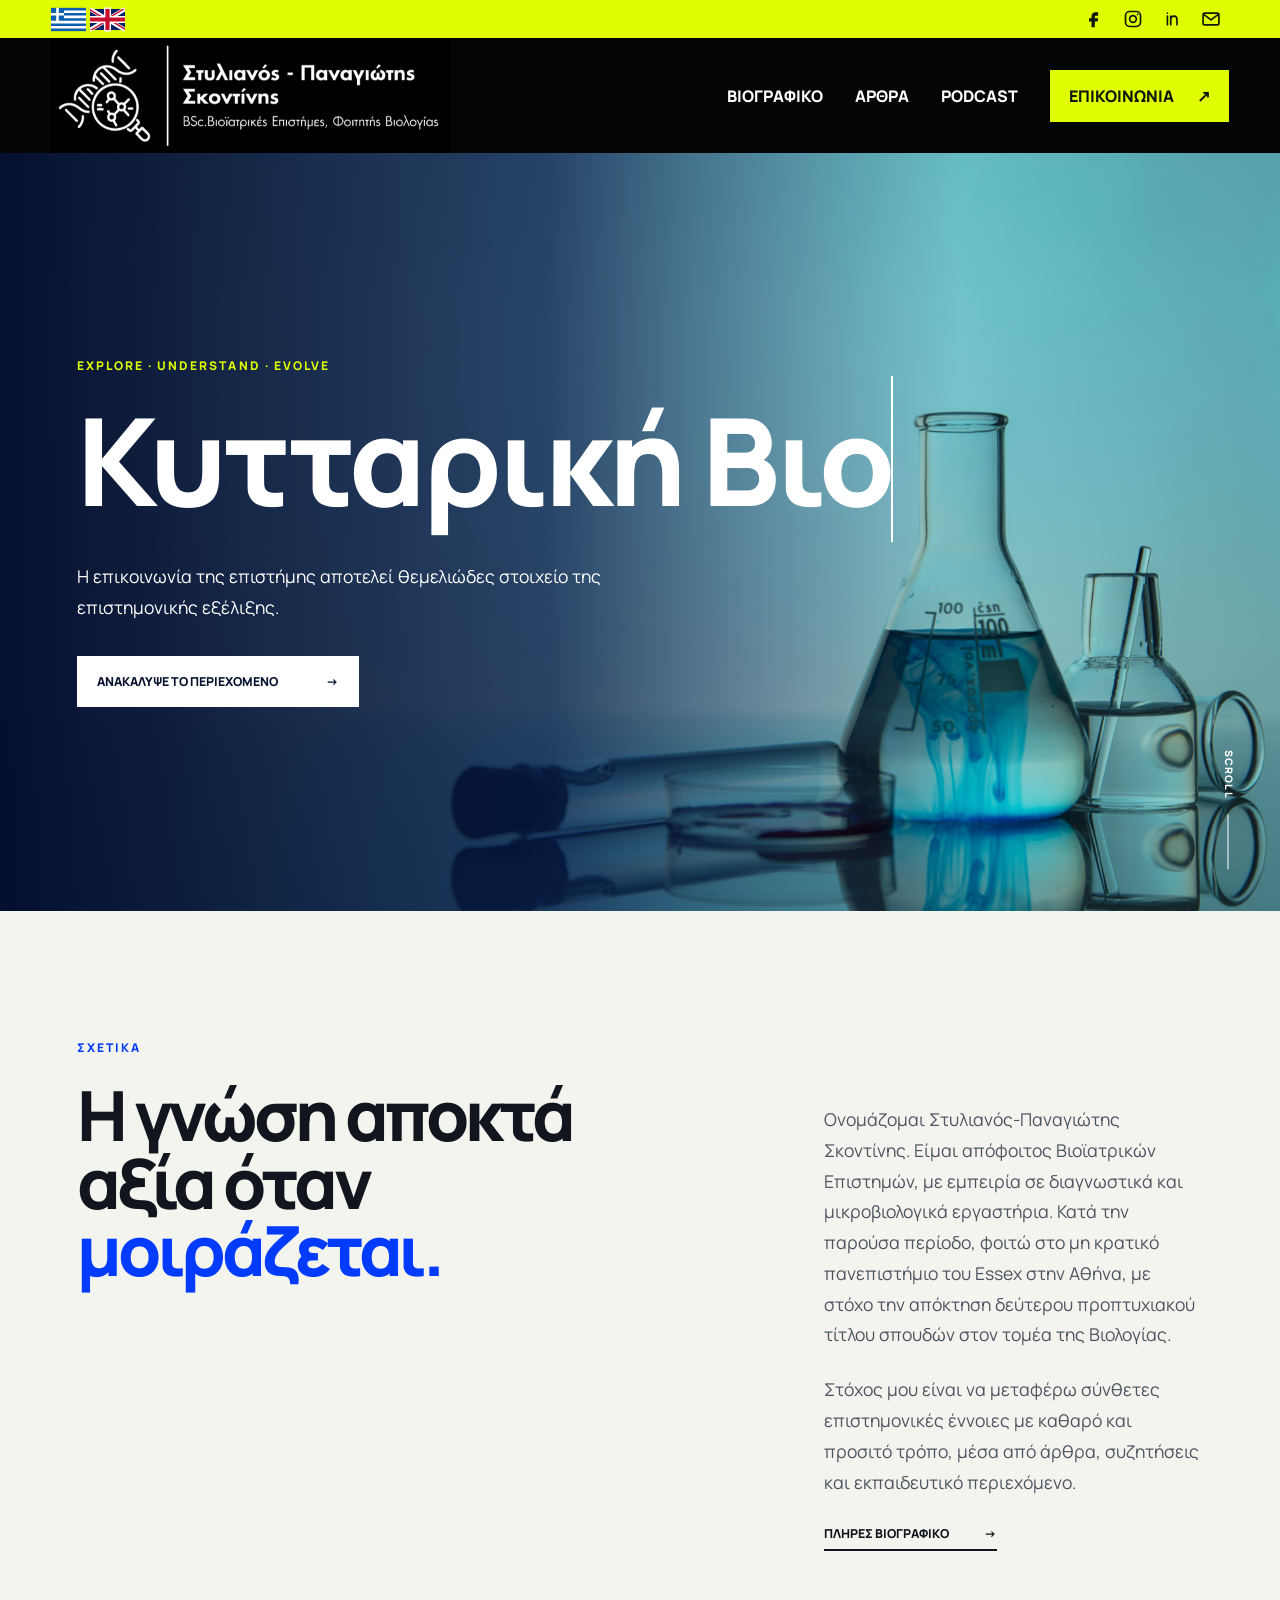
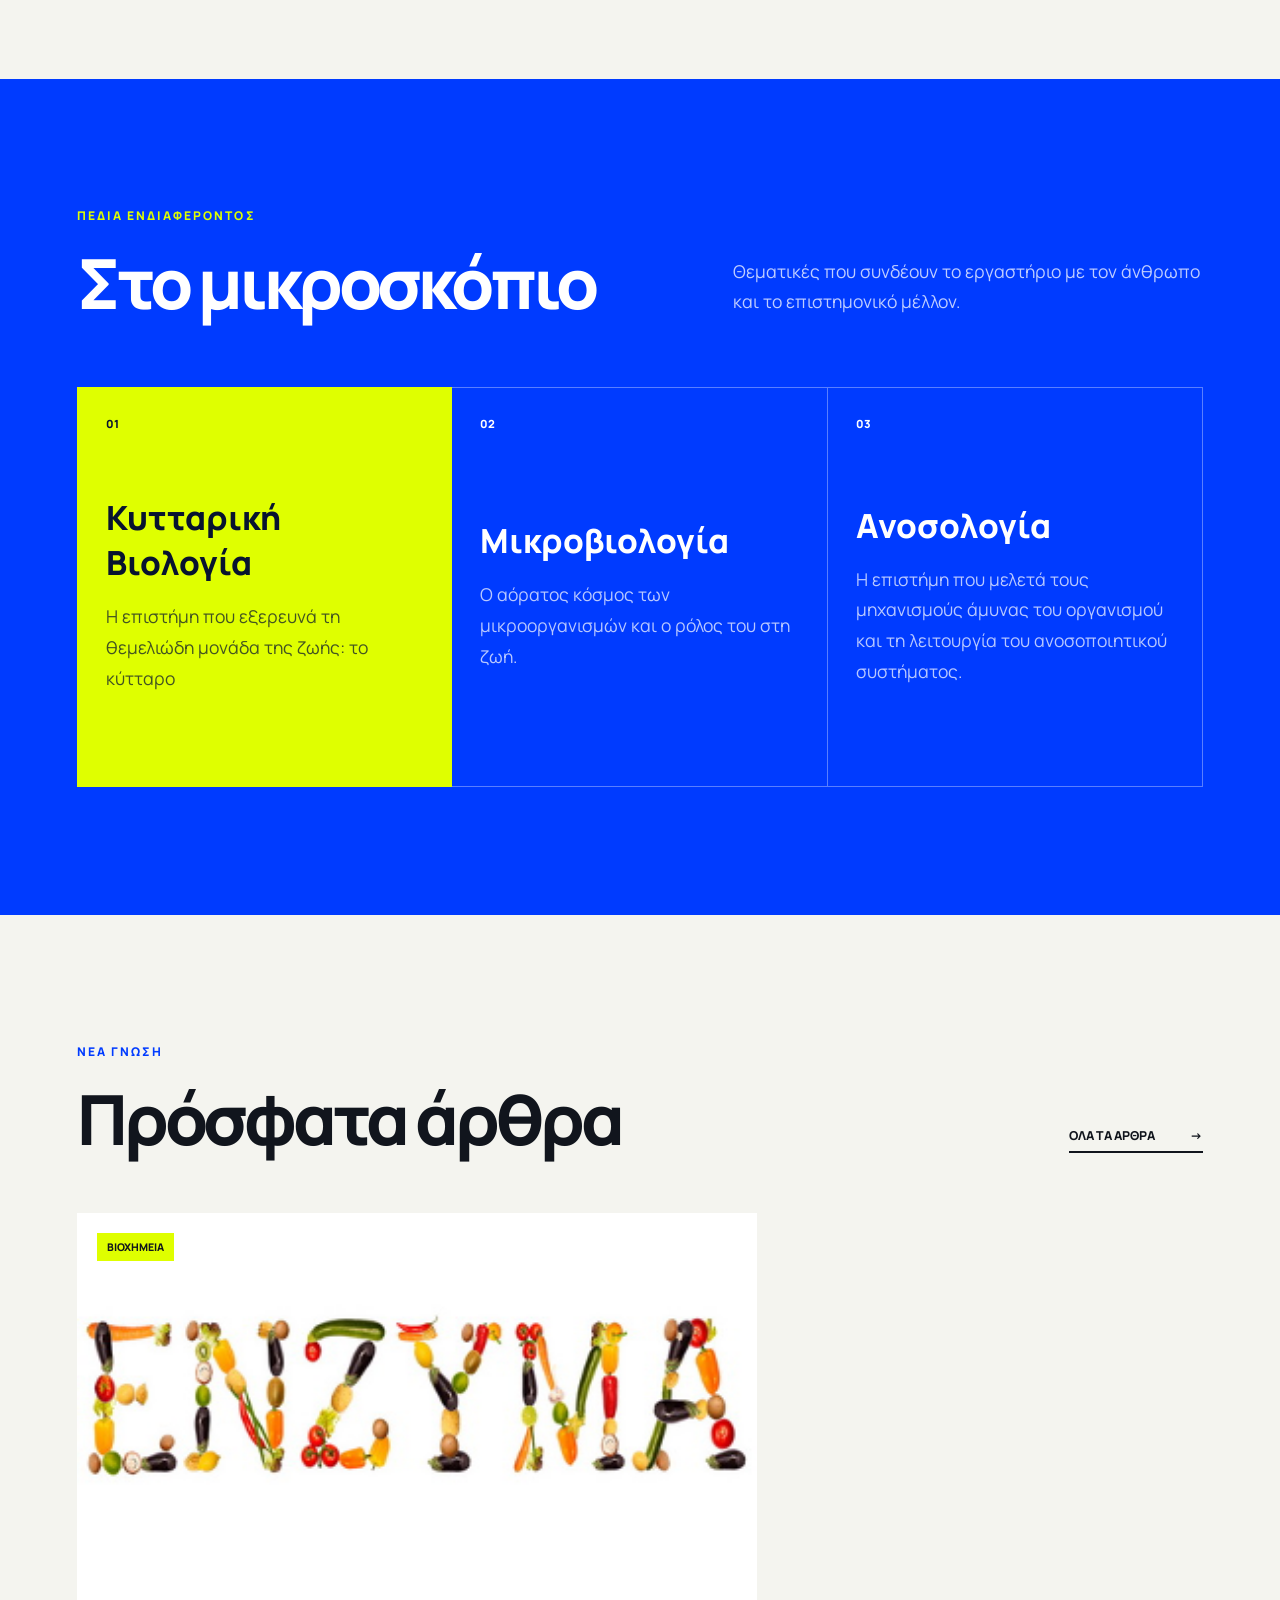
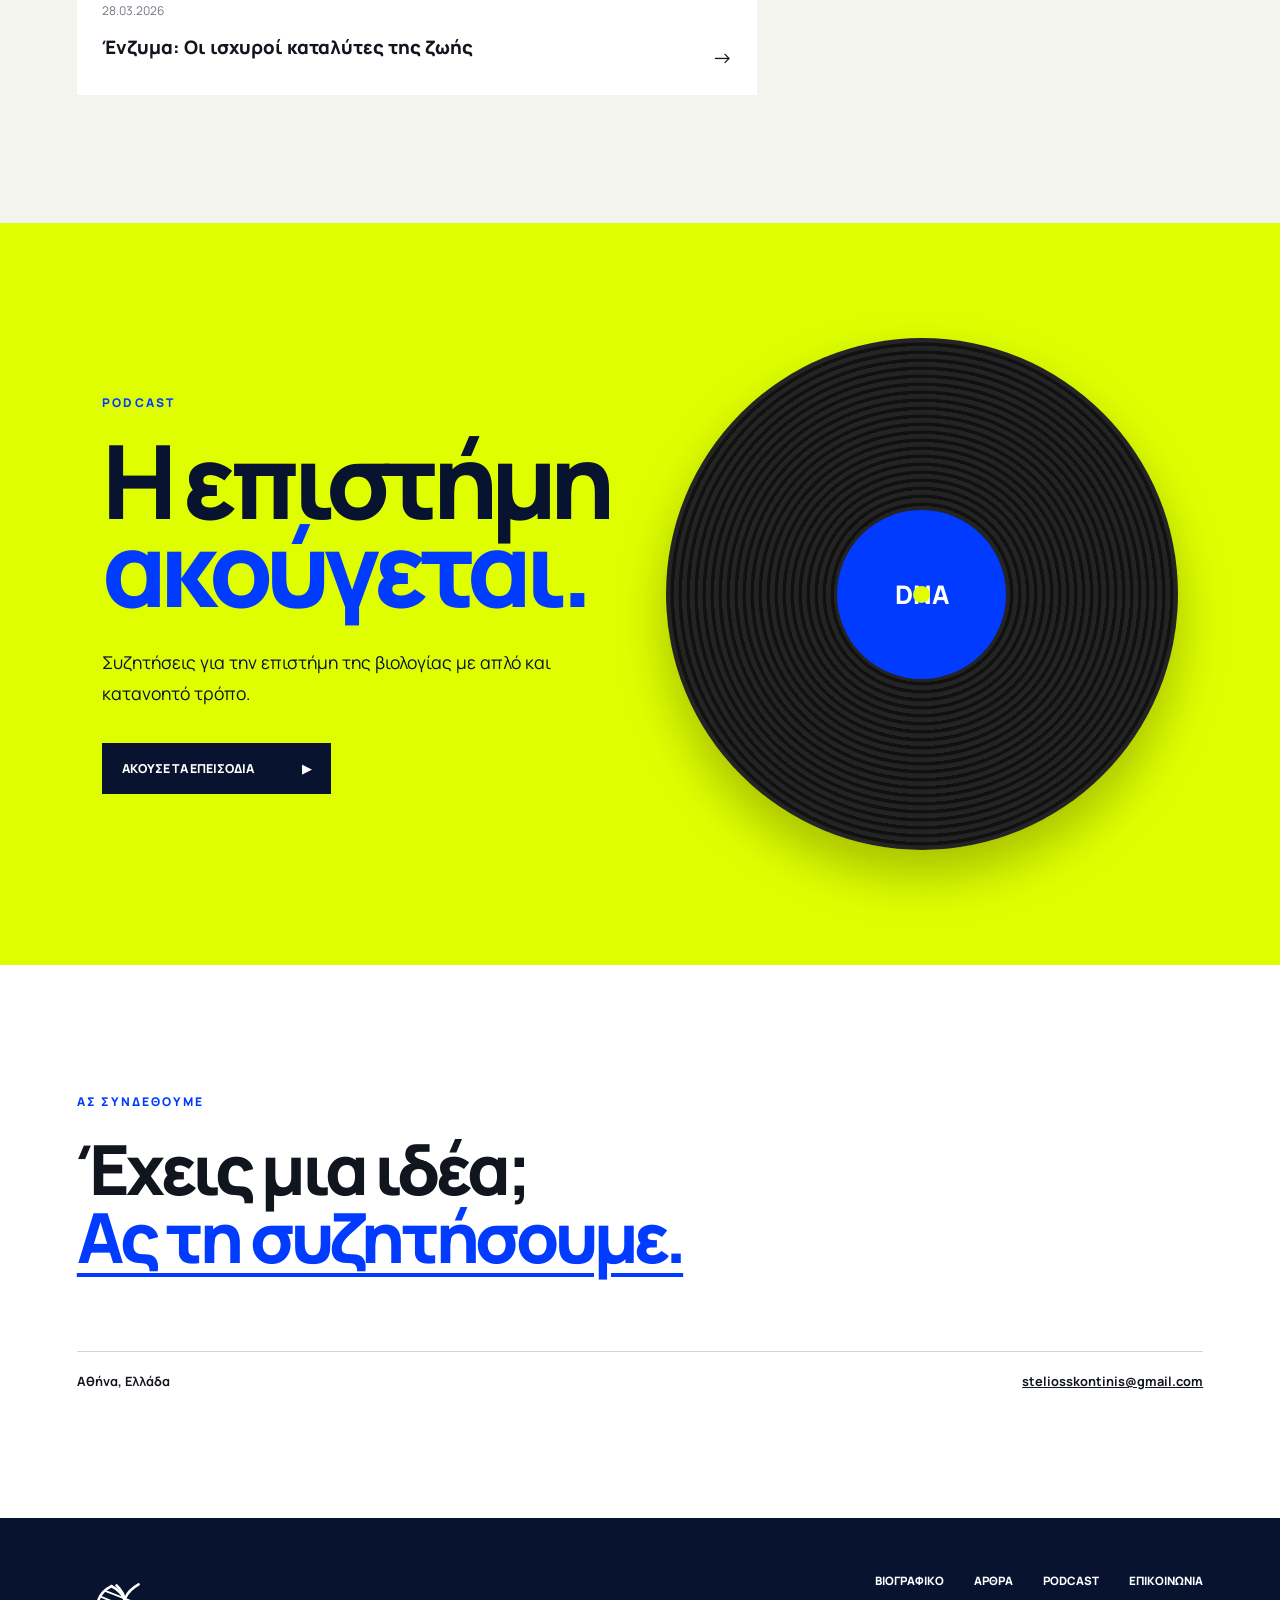
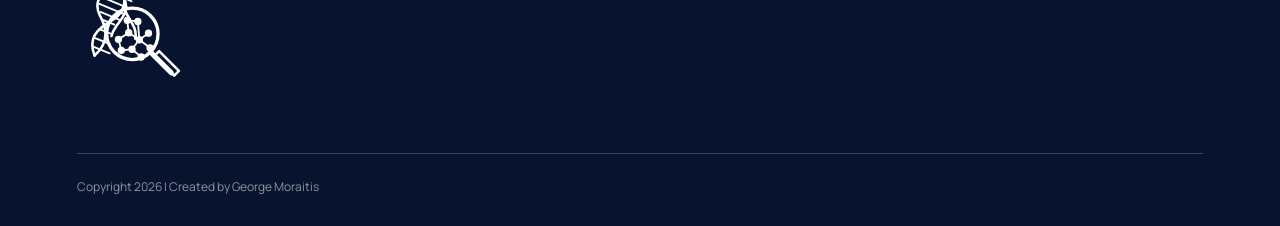
==== index.html @ 8a2ab3b3 "Publish website" ====
<!DOCTYPE html>
<html lang="el">
<head>
    <meta charset="UTF-8">
    <meta name="viewport" content="width=device-width, initial-scale=1.0">
    <meta name="description" content="Στυλιανός Σκοντίνης — Βιολογία, επιστημονικά άρθρα και podcast.">
    <title>Στυλιανός Σκοντίνης | Βιολογία</title>
    <link rel="preconnect" href="https://fonts.googleapis.com">
    <link rel="preconnect" href="https://fonts.gstatic.com" crossorigin>
    <link href="https://fonts.googleapis.com/css2?family=Manrope:wght@400;500;600;700;800&amp;display=swap" rel="stylesheet">
    <link rel="stylesheet" href="site-theme/theme.css">
</head>
<body>
    <a class="skip-link" href="#main-content">Μετάβαση στο περιεχόμενο</a>

    <div class="announcement">
        <nav class="top-language" aria-label="Γλώσσα">
            <a href="#" aria-label="Greek"><img src="./img/gr.svg"></a>
            <a href="#" aria-label="English"><img src="./img/uk.svg"></a>
        </nav>
        
        <nav class="top-socials" aria-label="Κοινωνικά δίκτυα">
            <a href="https://www.facebook.com/st3li0ssk" aria-label="Facebook"><svg viewBox="0 0 24 24" aria-hidden="true"><path d="M14 8h3V4h-3c-3.3 0-5 2-5 5v2H6v4h3v7h4v-7h3.4l.6-4h-4V9c0-.7.3-1 1-1Z"/ class="type-body"></svg></a>
            <a href="https://www.instagram.com/st3li0s_s" aria-label="Instagram"><svg viewBox="0 0 24 24" aria-hidden="true"><rect x="3" y="3" width="18" height="18" rx="5"/><circle cx="12" cy="12" r="4"/><circle class="solid" cx="17.5" cy="6.5" r="1"/></svg></a>
            <a href="https://www.linkedin.com/in/stelios-skontinis-b321aa221?utm_source=share_via&utm_content=profile&utm_medium=member_ios" aria-label="LinkedIn"><svg viewBox="0 0 24 24" aria-hidden="true"><path d="M6.5 8.5V19M6.5 5v.1M10.5 19V8.5m0 4.5c0-2.5 1.5-4.5 4-4.5 2.7 0 3.5 1.8 3.5 4.5v6"/ class="type-body"></svg></a>
            <a href="mailto:steliosskontinis@gmail.com" aria-label="Αποστολή email"><svg viewBox="0 0 24 24" aria-hidden="true"><rect x="2.5" y="5" width="19" height="14" rx="2"/><path d="m4 7 8 6 8-6"/ class="type-body"></svg></a>
        </nav>
        
    </div>

    <header class="header">
        <a class="brand" href="#top" aria-label="Αρχική">
            <img src="img/logo.jpeg" alt="Στυλιανός Σκοντίνης">
        </a>

        <button class="nav-toggle" type="button" aria-expanded="false" aria-controls="main-navigation">
            <span class="nav-toggle-label">Menu</span>
            <span class="nav-toggle-icon" aria-hidden="true"><i></i><i></i></span>
        </button>

        <nav class="navigation" id="main-navigation" aria-label="Κύριο μενού">
            <a href="biography.html">Βιογραφικό</a>
            <a href="articles.html">Άρθρα</a>
            <a href="podcasts.html">Podcast</a>
            <a class="nav-cta" href="contact.html">Επικοινωνία <span>↗</span></a>
        </nav>
    </header>

    <main id="main-content">
        <section class="hero" id="top">
            <div class="hero-media" role="img" aria-label="Εργαστηριακός εξοπλισμός βιολογίας"></div>
            <div class="hero-shade"></div>
            <div class="hero-content">
                <p class="kicker type-body">Explore · Understand · Evolve</p>
           <!-- <h1 class="type-heading">Η επιστήμη<br>της <em>ζωής.</em></h1> -->     

                    
    <h1 class="type-heading">
        <a href="" class="typewrite" data-period="2000" data-type='[ "Κυτταρική Βιολογία&nbsp;", "Γενετική&nbsp;", "Εξελικτική Βιολογία&nbsp;" , "Βιοχημεία&nbsp;" , "Μοριακή Βιολογία&nbsp;" , "Οικολογία&nbsp;" , "Ζωολογία&nbsp;", "Ανοσολογία&nbsp;" ,"Βοτανική&nbsp;", "Μικροβιολογία&nbsp;", "Θαλάσσια Βιολογία&nbsp;", "Φυσιολογία&nbsp;"]'>
            <span class="wrap"></span>
        </a>
    </h1>

                <p class="hero-copy type-body">Η επικοινωνία της επιστήμης αποτελεί θεμελιώδες στοιχείο της επιστημονικής εξέλιξης.</p>
                <a class="button button-light" href="#articles">Ανακάλυψε το περιεχόμενο <span>→</span></a>
            </div>
            <a class="scroll-cue" href="#about"><span>Scroll</span><i></i></a>
        </section>

        <section class="intro section" id="about">
            <!--<div class="section-index">01</div>-->
            <div class="intro-heading">
                <p class="kicker kicker-blue type-body">Σχετικά</p>
                <h2 class="type-heading">Η γνώση αποκτά αξία όταν <span>μοιράζεται.</span></h2>
            </div>
            <div class="intro-copy">
                <p class="type-body">Ονομάζομαι Στυλιανός-Παναγιώτης Σκοντίνης. Είμαι απόφοιτος Βιοϊατρικών Επιστημών, με εμπειρία σε διαγνωστικά και μικροβιολογικά εργαστήρια. Κατά την παρούσα περίοδο, φοιτώ στο μη κρατικό πανεπιστήμιο του Essex στην Αθήνα, με στόχο την απόκτηση δεύτερου προπτυχιακού τίτλου σπουδών στον τομέα της Βιολογίας.</p>
                <p class="type-body">Στόχος μου είναι να μεταφέρω σύνθετες επιστημονικές έννοιες με καθαρό και προσιτό τρόπο, μέσα από άρθρα, συζητήσεις και εκπαιδευτικό περιεχόμενο.</p>
                <a class="text-link" href="biography.html">Πλήρες βιογραφικό <span>→</span></a>
            </div>
        </section>

        <section class="focus-section section">
            <div class="focus-header section-heading">
                <div>
                    <p class="kicker type-body">Πεδία ενδιαφέροντος</p>
                    <h2 class="type-heading">Στο μικροσκόπιο</h2>
                </div>
                <p class="type-body">Θεματικές που συνδέουν το εργαστήριο με τον άνθρωπο και το επιστημονικό μέλλον.</p>
            </div>
            <div class="focus-grid">
                <article class="focus-card focus-card-featured">
                    <span class="card-number">01</span>
                    <div><h3 class="type-heading">Κυτταρική Βιολογία</h3><p class="type-body">Η επιστήμη που εξερευνά τη θεμελιώδη μονάδα της ζωής: το κύτταρο</p></div>
                    <span class="card-arrow"></span>
                </article>
                <article class="focus-card">
                    <span class="card-number">02</span>
                    <div><h3 class="type-heading">Μικροβιολογία</h3><p class="type-body">Ο αόρατος κόσμος των μικροοργανισμών και ο ρόλος του στη ζωή.</p></div>
                    <span class="card-arrow"></span>
                </article>
                <article class="focus-card">
                    <span class="card-number">03</span>
                    <div><h3 class="type-heading">Ανοσολογία</h3><p class="type-body">Η επιστήμη που μελετά τους μηχανισμούς άμυνας του οργανισμού και τη λειτουργία του ανοσοποιητικού συστήματος.</p></div>
                    <span class="card-arrow"></span>
                </article>
            </div>
        </section>

        <section class="articles section" id="articles">
            <div class="section-title-row section-heading">
                <div><p class="kicker kicker-blue type-body">Νέα γνώση</p><h2 class="type-heading">Πρόσφατα άρθρα</h2></div>
                <a class="text-link" href="articles.html">Όλα τα άρθρα <span>→</span></a>
            </div>
            <div class="article-grid">
                <article class="article-card article-card-main">
                    <a class="article-image article-image-photo" href="article-enzymes.html"><img src="site-theme/assets/enzymes-cover.png" alt="Ένζυμα σχηματισμένα από τρόφιμα"><span>Βιοχημεία</span></a>
                    <div class="article-body"><time datetime="2026-03-28">28.03.2026</time><h3 class="type-heading">Ένζυμα: Οι ισχυροί καταλύτες της ζωής</h3><a href="article-enzymes.html" aria-label="Διάβασε το άρθρο για τα ένζυμα">→</a></div>
                </article>
            </div>
        </section>

        <section class="podcast" id="podcast">
            <div class="podcast-copy">
                <p class="kicker type-body">Podcast</p>
                <h2 class="type-heading">Η επιστήμη<br><em>ακούγεται.</em></h2>
                <p class="type-body">Συζητήσεις για την επιστήμη της βιολογίας με απλό και κατανοητό τρόπο.</p>
                <a class="button button-dark" href="podcasts.html">Άκουσε τα επεισόδια <span>▶</span></a>
            </div>
            <div class="podcast-disc" aria-hidden="true"><span>DNA</span><i></i></div>
        </section>

        <section class="contact section" id="contact">
            <p class="kicker kicker-blue type-body">Ας συνδεθούμε</p>
            <h2 class="type-heading">Έχεις μια ιδέα;<br><a href="mailto:steliosskontinis@gmail.com">Ας τη συζητήσουμε.</a></h2>
            <div class="contact-meta"><span>Αθήνα, Ελλάδα</span><a href="mailto:steliosskontinis@gmail.com">steliosskontinis@gmail.com</a></div>
        </section>
    </main>

    <footer class="footer">
        <a class="footer-brand" href="#top"><img class="footer-logo" src="./img/logo-footer.svg" alt="Στυλιανός Σκοντίνης"></a>
        <nav aria-label="Μενού υποσέλιδου"><a href="biography.html">Βιογραφικό</a><a href="articles.html">Άρθρα</a><a href="podcasts.html">Podcast</a><a href="contact.html">Επικοινωνία</a></nav>
        <p class="type-body">Copyright <span data-year></span> | Created by George Moraitis</p>
    </footer>

    <script src="site-theme/theme.js"></script>
</body>
</html>
---- site-theme/theme.css ----
:root {
    --blue: #003bff;
    --navy: #07132f;
    --yellow: #dfff00;
    --red: #f70202;
    --ink: #11151d;
    --paper: #f4f4ef;
    --white: #fff;
    --line: rgba(17, 21, 29, .18);
    --site-pad: clamp(20px, 6vw, 96px);
    --wide-pad: clamp(20px, 8vw, 130px);
    --section-y: clamp(80px, 10vw, 155px);
    --body-text: clamp(1.1rem, 1.35vw, 1.25rem);
    --body-leading: 1.75;
}

* {
    box-sizing: border-box;
}

html {
    scroll-behavior: smooth;
}

body {
    margin: 0;
    background: var(--paper);
    color: var(--ink);
    font-family: "Manrope", Arial, sans-serif;
}

a {
    color: inherit;
}

button {
    font: inherit;
}

.skip-link {
    position: fixed;
    z-index: 100;
    top: 10px;
    left: 10px;
    padding: 12px;
    background: #fff;
    transform: translateY(-150%);
}

.skip-link:focus {
    transform: none;
}

.section {
    padding: var(--section-y) var(--site-pad);
}

.section-copy,
.page-hero__text,
.intro-copy p,
.focus-header>p,
.focus-card p,
.article-body p,
.article-prose p,
.article-prose li,
.article-prose dd,
.cv-position>p,
.cv-position li,
.contact-directory-intro>p:last-child,
.episode-content>p,
.contact-note p {
    font-size: var(--body-text);
    line-height: var(--body-leading);
}

.section-heading {
    margin-bottom: 60px;
    display: flex;
    align-items: end;
    justify-content: space-between;
    gap: 40px;
}

.section-heading h2 {
    margin: 0;
    font-size: clamp(2.7rem, 5.4vw, 6rem);
    line-height: .98;
    letter-spacing: -.06em;
}

.section-heading>p,
.section-heading__text {
    max-width: 470px;
    margin: 0;
    color: #626873;
    line-height: 1.7;
}

.page-hero {
    min-height: 720px;
    padding: clamp(80px, 10vw, 150px) var(--wide-pad);
    display: flex;
    flex-direction: column;
    justify-content: center;
    overflow: hidden;
    background: var(--page-bg, var(--navy));
    color: #fff;
}

.page-hero--blue {
    --page-bg: var(--blue);
}

.page-hero--navy {
    --page-bg: var(--navy);
}

.page-hero__inner {
    width: min(1180px, 100%);
    margin: auto;
}

.page-hero__copy {
    position: relative;
    z-index: 2;
    max-width: 850px;
}

.page-hero__title {
    max-width: 1200px;
    margin: 0;
    font-size: clamp(4rem, 9vw, 9rem);
    line-height: .99;
    letter-spacing: -.075em;
}

.page-hero__title em {
    color: var(--yellow);
    font-style: normal;
}

.page-hero__text {
    max-width: 650px;
    margin: 45px 0 0;
    color: rgba(255, 255, 255, .76);
}

.footer-logo {
    display: block;
    width: 110px;
    height: auto;
}

.announcement {
    height: 38px;
    padding: 0 clamp(20px, 4vw, 64px);
    display: flex;
    align-items: center;
    justify-content: space-between;
    background: var(--yellow);
    color: #10170b;
    font-size: .71rem;
    font-weight: 800;
    letter-spacing: .08em;
    text-transform: uppercase;
}

.announcement p {
    margin: 0;
}

.announcement a {
    text-decoration: none;
}

.top-socials {
    height: 100%;
    display: flex;
    align-items: center;
    gap: 4px;
}

.top-socials a {
    width: 35px;
    height: 35px;
    display: grid;
    place-items: center;
    border-radius: 50%;
    transition: background .2s ease, color .2s ease;
}

.top-socials a:hover,
.top-socials a:focus-visible {
    background: #050505;
    color: var(--yellow);
}

.top-socials svg {
    width: 20x;
    height: 20px;
    fill: none;
    stroke: currentColor;
    stroke-width: 2;
    stroke-linecap: round;
    stroke-linejoin: round;
}

.top-language {
    height: 100%;
    display: flex;
    align-items: center;
    gap: 4px;
}

.top-language a {
    width: 35px;
    height: 35px;
    display: grid;
    place-items: center;
    border-radius: 50%;
    transition: background .2s ease, color .2s ease;
}

.top-language a img{
    width: 35px;
    height: 35px;
    display: grid;
    place-items: center;
    transition: background .2s ease, color .2s ease;
}

.top-socials a:first-child svg path {
    fill: currentColor;
    stroke: none;
}

.top-socials .solid {
    fill: currentColor;
    stroke: none;
}

.header {
    height: 115px;
    padding: 0 clamp(20px, 4vw, 64px);
    display: flex;
    align-items: center;
    justify-content: space-between;
    background: #050505;
    color: #fff;
}

.brand img {
    display: block;
    width: clamp(400px, 22vw, 300px);
}

.navigation {
    display: flex;
    align-items: center;
    gap: clamp(22px, 2.5vw, 45px);
}

.navigation a {
    text-decoration: none;
    font-size: 1rem;
    font-weight: 900;
    text-transform: uppercase;
    transition: color .2s ease;
}

.typewrite{
    text-decoration: none;
}

.wrap_elsa{
    display: none;
}

.navigation a:not(.nav-cta):hover,
.navigation a:not(.nav-cta):focus-visible {
    color: var(--yellow);
}

.nav-cta {
    padding: 15px 19px;
    background: var(--yellow);
    color: #10170b;
}

.nav-cta:hover,
.nav-cta:focus-visible {
    background: #fff;
}

.nav-cta span {
    margin-left: 20px;
}

.nav-toggle {
    display: none;
    border: 0;
    background: none;
    color: #fff;
}

.hero {
    position: relative;
    min-height: calc(100svh - 142px);
    padding: clamp(60px, 8vw, 130px) clamp(20px, 6vw, 96px);
    display: flex;
    align-items: center;
    overflow: hidden;
    background: var(--navy);
    color: #fff;
}

.hero-media,
.hero-shade {
    position: absolute;
    inset: 0;
}

.hero-media {
    background: url("../img/hero.jpg") 63% center/cover no-repeat;
    transform: scale(1.015);
}

.hero-shade {
    background: linear-gradient(90deg, rgba(2, 12, 44, .98) 0%, rgba(2, 22, 68, .78) 43%, rgba(2, 22, 68, .1) 75%);
}

.hero-content {
    position: relative;
    z-index: 1;
    max-width: 900px;
}

.kicker {
    margin: 0 0 25px;
    color: var(--yellow);
    font-size: .72rem;
    font-weight: 800;
    letter-spacing: .17em;
    text-transform: uppercase;
}

.kicker-blue {
    color: var(--blue);
}

.hero h1 {
    margin: 0;
    font-size: clamp(4rem, 9.5vw, 9.5rem);
    line-height: .99em;
    letter-spacing: -.03em;
}

.hero h1 em,
.podcast h2 em {
    color: var(--yellow);
    font-style: normal;
}

.hero-copy {
    max-width: 570px;
    margin: 42px 0 34px;
    font-size: clamp(1rem, 1.4vw, 1.25rem);
    line-height: 1.65;
}

.button {
    width: fit-content;
    padding: 17px 20px;
    display: flex;
    gap: 48px;
    text-decoration: none;
    font-size: .77rem;
    font-weight: 800;
    text-transform: uppercase;
}

.button-light {
    background: #fff;
    color: var(--navy);
}

.button-dark {
    background: var(--navy);
    color: #fff;
}

.scroll-cue {
    position: absolute;
    right: 4vw;
    bottom: 35px;
    z-index: 1;
    display: flex;
    align-items: center;
    gap: 15px;
    text-decoration: none;
    font-size: .65rem;
    font-weight: 800;
    letter-spacing: .12em;
    text-transform: uppercase;
    transform: rotate(90deg);
    transform-origin: right;
}

.scroll-cue i {
    width: 55px;
    height: 1px;
    background: #fff;
}

.intro {
    position: relative;
    display: grid;
    grid-template-columns: 1.25fr .75fr;
    gap: clamp(60px, 9vw, 150px);
}

.section-index {
    position: absolute;
    top: 45px;
    right: 6vw;
    color: rgba(17, 21, 29, .15);
    font-size: 5rem;
    font-weight: 800;
}

.intro-heading h2,
.contact h2 {
    margin: 0;
    font-size: clamp(2.7rem, 5.4vw, 6rem);
    line-height: .98;
    letter-spacing: -.06em;
}

.intro-heading h2 span {
    color: var(--blue);
}

.intro-copy {
    padding-top: 65px;
}

.intro-copy p {
    margin: 0 0 24px;
    color: #4d5360;
}

.text-link {
    padding-bottom: 7px;
    display: inline-flex;
    gap: 35px;
    border-bottom: 2px solid;
    text-decoration: none;
    font-size: .77rem;
    font-weight: 800;
    text-transform: uppercase;
}

.focus-section {
    background: var(--blue);
    color: #fff;
}

.focus-header {
    margin-bottom: 70px;
}

.focus-header>p {
    color: rgba(255, 255, 255, .75);
}

.focus-grid {
    display: grid;
    grid-template-columns: repeat(3, 1fr);
}

.focus-card {
    min-height: 400px;
    padding: 28px;
    display: flex;
    flex-direction: column;
    justify-content: space-between;
    border: 1px solid rgba(255, 255, 255, .35);
    transition: .25s ease;
}

.focus-card+article {
    border-left: 0;
}

.focus-card:hover {
    background: #fff;
    color: var(--navy);
    transform: translateY(-8px);
}

.focus-card-featured {
    background: var(--yellow);
    color: var(--navy);
    border-color: var(--yellow);
}

.card-number {
    font-size: .7rem;
    font-weight: 800;
}

.focus-card h3 {
    margin: 0 0 16px;
    font-size: clamp(1.7rem, 2.6vw, 2.7rem);
}

.focus-card p {
    max-width: 330px;
    margin: 0;
    opacity: .72;
    line-height: 1.55;
}

.card-arrow {
    align-self: flex-end;
    font-size: 1.5rem;
}

.section-title-row {
    margin-bottom: 60px;
}

.article-grid {
    display: grid;
    grid-template-columns: minmax(0, 1fr);
    gap: 22px;
}

.article-grid .article-card {
    width: min(680px, 100%);
}

.article-card {
    background: #fff;
}

.article-image {
    position: relative;
    height: 250px;
    padding: 20px;
    background: linear-gradient(135deg, #00b7c8, #003bff);
    display: flex;
    align-items: start;
    overflow: hidden;
    text-decoration: none;
}

.article-card-main .article-image {
    height: 360px;
}

.article-image-photo {
    background: #eee;
}

.article-image-photo img {
    position: absolute;
    inset: 0;
    width: 100%;
    height: 100%;
    object-fit: cover;
    transition: transform .35s ease;
}

.article-image-photo:hover img {
    transform: scale(1.035);
}

.article-image span {
    position: relative;
    z-index: 1;
    padding: 7px 10px;
    background: var(--yellow);
    font-size: .66rem;
    font-weight: 800;
    text-transform: uppercase;
}

.article-body {
    position: relative;
    padding: 25px;
}

.article-body time {
    color: #727782;
    font-size: .72rem;
}

.article-body h2,
.article-body h3 {
    margin: 15px 35px 10px 0;
    font-size: clamp(1.05rem, 1.45vw, 1.45rem);
    line-height: 1.35;
}

.article-body h2 a {
    text-decoration: none;
}

.article-body p {
    max-width: 48ch;
    margin: 12px 35px 0 0;
    color: #646a73;
    line-height: 1.6;
}

.article-body>a {
    position: absolute;
    right: 24px;
    bottom: 24px;
    text-decoration: none;
    font-size: 1.3rem;
}

.podcast {
    min-height: 680px;
    padding: clamp(70px, 9vw, 140px) clamp(20px, 8vw, 130px);
    display: flex;
    align-items: center;
    justify-content: space-between;
    overflow: hidden;
    background: var(--yellow);
    color: var(--navy);
}

.podcast-copy {
    position: relative;
    z-index: 1;
}

.podcast .kicker {
    color: var(--blue);
}

.podcast h2 {
    margin: 0;
    font-size: clamp(4rem, 8vw, 8rem);
    line-height: .86;
    letter-spacing: -.07em;
}

.podcast h2 em {
    color: var(--blue);
}

.podcast p:not(.kicker) {
    max-width: 510px;
    margin: 35px 0;
    line-height: 1.65;
}

.podcast-disc {
    width: min(40vw, 520px);
    aspect-ratio: 1;
    display: grid;
    place-items: center;
    border-radius: 50%;
    background: repeating-radial-gradient(circle at center, #111 0 3px, #242424 4px 8px);
    box-shadow: 0 25px 50px rgba(0, 0, 0, .25);
    color: #fff;
    animation: spin 18s linear infinite;
}

.podcast-disc span {
    width: 33%;
    aspect-ratio: 1;
    display: grid;
    place-items: center;
    border-radius: 50%;
    background: var(--blue);
    font-size: clamp(1rem, 2vw, 2rem);
    font-weight: 800;
}

.podcast-disc i {
    position: absolute;
    width: 17px;
    aspect-ratio: 1;
    border-radius: 50%;
    background: var(--yellow);
}

@keyframes spin {
    to {
        transform: rotate(360deg);
    }

}

.contact {
    background: #fff;
}

.contact h2 a {
    color: var(--blue);
    text-decoration-thickness: 4px;
    text-underline-offset: 10px;
}

.contact-meta {
    margin-top: 80px;
    padding-top: 20px;
    display: flex;
    justify-content: space-between;
    border-top: 1px solid var(--line);
    font-size: .8rem;
    font-weight: 700;
}

.footer {
    padding: 55px clamp(20px, 6vw, 96px) 30px;
    display: grid;
    grid-template-columns: 1fr 1fr;
    gap: 70px;
    background: var(--navy);
    color: #fff;
}

.footer-brand {
    font-size: 4rem;
    font-weight: 800;
    text-decoration: none;
}

.footer-brand span {
    color: var(--yellow);
}

.footer nav {
    display: flex;
    justify-content: flex-end;
    gap: 30px;
}

.footer nav a {
    text-decoration: none;
    font-size: .72rem;
    font-weight: 800;
    text-transform: uppercase;
}

.footer p {
    grid-column: 1/-1;
    margin: 0;
    padding-top: 25px;
    border-top: 1px solid rgba(255, 255, 255, .2);
    color: rgba(255, 255, 255, .55);
    font-size: .75rem;
}

@media (max-width: 850px) {
    .announcement p {
        display: none;
    }
    .announcement {
        justify-content: flex-end;
    }
    .header {
        height: 82px;
    }
    .brand img {
        width: min(210px, 55vw);
    }
    .nav-toggle {
        position: relative;
        z-index: 20;
        display: flex;
        align-items: center;
        gap: 12px;
    }
    .nav-toggle-label {
        font-size: .7rem;
        font-weight: 800;
        text-transform: uppercase;
    }
    .nav-toggle-icon {
        width: 27px;
        height: 20px;
        display: flex;
        flex-direction: column;
        justify-content: center;
        gap: 7px;
    }
    .nav-toggle-icon i {
        height: 2px;
        background: #fff;
        transition: .2s;
    }
    .nav-toggle[aria-expanded="true"] {
        color: #fff;
    }
    .nav-toggle[aria-expanded="true"] i:first-child {
        transform: translateY(4.5px) rotate(45deg);
    }
    .nav-toggle[aria-expanded="true"] i:last-child {
        transform: translateY(-4.5px) rotate(-45deg);
    }
    .navigation {
        position: fixed;
        z-index: 15;
        inset: 0;
        padding: 120px 28px 50px;
        display: flex;
        flex-direction: column;
        align-items: stretch;
        justify-content: center;
        background: #050505;
        color: #fff;
        opacity: 0;
        visibility: hidden;
        transform: translateY(-15px);
        transition: .25s;
    }
    .navigation.open {
        opacity: 1;
        visibility: visible;
        transform: none;
    }
    .navigation a {
        font-size: clamp(1.8rem, 8vw, 3.5rem);
    }
    .navigation .nav-cta {
        margin-top: 20px;
        background: var(--yellow);
        color: #10170b;
    }
    body.menu-open {
        overflow: hidden;
    }
    .page-hero {
        min-height: 650px;
    }
    .page-hero__title {
        font-size: clamp(3rem, 13vw, 5.5rem);
        line-height: .9;
    }
    .page-hero__text {
        font-size: 1.05rem;
    }
    .section-heading {
        align-items: start;
        flex-direction: column;
    }
    .hero {
        min-height: calc(100svh - 120px);
        align-items: end;
    }
    .hero-media {
        background-position: 66% center;
    }
    .hero-shade {
        background: linear-gradient(180deg, rgba(4, 17, 48, .12), rgba(4, 17, 48, .96) 77%);
    }
    .hero h1 {
        font-size: clamp(4rem, 18vw, 7rem);
    }
    .hero-copy {
        margin: 25px 0;
    }
    .scroll-cue {
        display: none;
    }
    .intro {
        grid-template-columns: 1fr;
        gap: 30px;
    }
    .intro-copy {
        padding-top: 0;
    }
    .section-index {
        font-size: 3rem;
    }
    .focus-grid {
        grid-template-columns: 1fr;
    }
    .focus-card {
        min-height: 300px;
    }
    .focus-card+article {
        border-left: 1px solid rgba(255, 255, 255, .35);
        border-top: 0;
    }
    .article-grid {
        grid-template-columns: 1fr;
    }
    .article-card-main .article-image,
    .article-image {
        height: 250px;
    }
    .podcast {
        min-height: 700px;
        align-items: flex-start;
    }
    .podcast-disc {
        position: absolute;
        right: -100px;
        width: 390px;
        margin-top: 330px;
        opacity: .8;
    }
    .contact-meta {
        gap: 15px;
        flex-direction: column;
    }
    .footer {
        grid-template-columns: 1fr;
        gap: 25px;
    }
    .footer nav {
        justify-content: flex-start;
        flex-wrap: wrap;
    }
    .footer p {
        grid-column: auto;
    }

}

/* Shared typography
   Keep text and headings on the same system across every page. */
.type-body:not(.kicker) {
    font-size: var(--body-text);
    line-height: var(--body-leading);
}

.type-heading {
    font-family: "Manrope", Arial, sans-serif;
    font-weight: 800;
}

/* CV copy gets a little more room to breathe, especially on mobile. */
.cv-introduction > .type-body {
    font-size: clamp(1.35rem, 2.25vw, 2rem);
    line-height: 1.6;
}

.cv-position > .type-body {
    font-size: clamp(1.1rem, 1.35vw, 1.3rem);
    line-height: 1.75;
}

.cv-position-head > div > .type-body {
    font-size: .9rem;
    line-height: 1.45;
}

.cv-small-title.type-body,
.listing-toolbar p.type-body,
.footer p.type-body,
.announcement p.type-body {
    font-size: max(.75rem, 12px);
    line-height: 1.4;
}

@media (max-width: 850px) {
    .cv-introduction > .type-body {
        font-size: 1.35rem;
    }

    .cv-position > .type-body {
        font-size: 1.12rem;
    }
}

@media (prefers-reduced-motion: reduce) {
    html {
        scroll-behavior: auto;
    }
    .podcast-disc {
        animation: none;
    }
    * {
        transition: none !important;
    }

}

/* Article page */
.article-image-photo {
    background: #fff;
}

.article-image-photo img {
    object-fit: contain;
}

.article-hero .page-hero__title {
    max-width: 1050px;
    font-size: clamp(3rem, 7.5vw, 7.6rem);
    line-height: .92;
    letter-spacing: -.065em;
}

.article-category {
    display: inline-block;
    margin-bottom: 34px;
    padding: 9px 12px;
    background: var(--yellow);
    color: var(--ink);
    text-decoration: none;
    font-size: .7rem;
    font-weight: 800;
    letter-spacing: .12em;
    text-transform: uppercase;
}

.article-meta {
    margin-top: 55px;
    padding-top: 20px;
    display: flex;
    gap: 35px;
    border-top: 1px solid rgba(255, 255, 255, .35);
    font-size: .72rem;
    font-weight: 700;
    text-transform: uppercase;
}

.article-featured {
    width: min(1180px, calc(100% - 40px));
    height: clamp(300px, 48vw, 620px);
    margin: clamp(50px, 7vw, 90px) auto 0;
    display: grid;
    place-items: center;
    overflow: hidden;
    background: #fff;
}

.article-featured img {
    width: 100%;
    height: 100%;
    object-fit: contain;
}

.article-layout {
    width: min(1260px, calc(100% - 40px));
    margin: 0 auto;
    padding: clamp(70px, 9vw, 140px) 0;
    display: grid;
    grid-template-columns: 220px minmax(0, 780px);
    justify-content: center;
    gap: clamp(45px, 7vw, 100px);
}

.article-aside {
    position: sticky;
    top: 30px;
    height: fit-content;
}

.article-aside>span {
    display: block;
    margin-bottom: 20px;
    color: var(--blue);
    font-size: .68rem;
    font-weight: 800;
    letter-spacing: .12em;
    text-transform: uppercase;
}

.article-aside nav {
    display: flex;
    flex-direction: column;
    border-top: 1px solid var(--line);
}

.article-aside a {
    padding: 13px 0;
    border-bottom: 1px solid var(--line);
    color: #656a73;
    text-decoration: none;
    font-size: .8rem;
}

.article-aside a:hover {
    color: var(--blue);
}

.article-prose {
    min-width: 0;
}

.article-lead {
    margin: 0 0 55px;
    padding-left: 26px;
    border-left: 5px solid var(--yellow);
    font-size: clamp(1.25rem, 2vw, 1.65rem) !important;
    font-weight: 600;
    line-height: 1.55 !important;
}

.article-prose section {
    scroll-margin-top: 30px;
    margin-top: 75px;
}

.article-prose h2 {
    margin: 0 0 28px;
    font-size: clamp(2rem, 4vw, 3.6rem);
    line-height: 1.05;
    letter-spacing: -.045em;
}

.article-prose h3 {
    margin: 50px 0 20px;
    color: var(--blue);
    font-size: clamp(1.35rem, 2.3vw, 2rem);
}

.article-prose p {
    margin: 0 0 24px;
}

.article-prose figure {
    margin: 45px 0;
}

.article-prose figure img {
    width: 100%;
    height: auto;
    display: block;
    background: #fff;
}

.article-prose figcaption,
.figure-source {
    margin-top: 12px !important;
    color: #737984;
    font-size: .72rem !important;
    text-align: center;
}

.figure-source a {
    color: var(--blue);
}

.accent-list {
    margin: 30px 0;
    padding: 0;
    display: grid;
    grid-template-columns: 1fr 1fr;
    gap: 12px;
    list-style: none;
    counter-reset: item;
}

.accent-list li {
    padding: 22px;
    background: var(--yellow);
    font-weight: 800;
    counter-increment: item;
}

.accent-list li:before {
    content: "0" counter(item);
    display: block;
    margin-bottom: 20px;
    color: var(--blue);
    font-size: .7rem;
}

.definition-list {
    margin: 0;
}

.definition-list>div {
    padding: 25px 0;
    display: grid;
    grid-template-columns: 200px 1fr;
    gap: 30px;
    border-top: 1px solid var(--line);
}

.definition-list dt {
    font-weight: 800;
}

.definition-list dd {
    margin: 0;
    color: #505660;
}

.article-conclusion {
    padding: clamp(35px, 6vw, 65px);
    background: var(--yellow);
}

.article-conclusion h2 {
    color: var(--blue);
}

.bibliography ol {
    padding-left: 22px;
}

.bibliography li {
    margin-bottom: 15px;
    color: #555b65;
    font-size: .88rem;
    line-height: 1.65;
}

.article-back {
    margin-top: 80px;
    padding-top: 25px;
    display: flex;
    align-items: center;
    justify-content: space-between;
    border-top: 1px solid var(--line);
    font-size: .7rem;
    font-weight: 800;
    text-transform: uppercase;
}

.listing-toolbar {
    margin-bottom: 40px;
    padding-bottom: 18px;
    display: flex;
    justify-content: space-between;
    border-bottom: 1px solid var(--line);
    font-size: .76rem;
    text-transform: uppercase;
}

.listing-toolbar p {
    margin: 0;
}

.listing-toolbar strong {
    color: var(--blue);
}

.articles-page-grid {
    display: grid;
    grid-template-columns: repeat(3, minmax(0, 1fr));
    gap: 24px;
}

.articles-page-grid .article-image {
    height: 300px;
}

@media (max-width: 850px) {
    .article-meta {
        flex-direction: column;
        gap: 8px;
    }
    .article-featured {
        height: 260px;
    }
    .article-layout {
        grid-template-columns: 1fr;
    }
    .article-aside {
        display: none;
    }
    .article-prose section {
        margin-top: 60px;
    }
    .definition-list>div {
        grid-template-columns: 1fr;
        gap: 8px;
    }
    .accent-list {
        grid-template-columns: 1fr;
    }
    .article-back {
        align-items: flex-start;
        flex-direction: column;
        gap: 25px;
    }
    .article-prose p,
    .article-prose li,
    .article-prose dd {
        font-size: 1rem;
        line-height: 1.75;
    }
    .listing-toolbar {
        align-items: flex-start;
        flex-direction: column;
        gap: 8px;
    }
    .articles-page-grid {
        grid-template-columns: 1fr;
    }
    .articles-page-grid .article-image {
        height: 250px;
    }

}

/* Biography page */
.cv-hero {
    min-height: 650px;
    padding: clamp(80px, 10vw, 150px) clamp(20px, 8vw, 130px);
    display: grid;
    grid-template-columns: 1.4fr .6fr;
    align-items: end;
    gap: 70px;
    background: var(--blue);
    color: #fff;
}

.cv-hero h1 {
    margin: 0;
    font-size: clamp(4rem, 9vw, 9rem);
    line-height: .99em;
    letter-spacing: -.075em;
}

.cv-hero h1 em {
    color: var(--yellow);
    font-style: normal;
}

.cv-hero-summary {
    padding-bottom: 12px;
}

.cv-hero-summary>p {
    margin: 0 0 30px;
    color: rgba(255, 255, 255, .8);
    font-size: 1.08rem;
    line-height: 1.75;
}

.cv-introduction {
    display: grid;
    grid-template-columns: 180px 1fr;
    gap: clamp(40px, 8vw, 120px);
    background: var(--navy);
    color: #fff;
}

.cv-intro-label span,
.cv-section-heading>span {
    color: var(--yellow);
    font-size: .72rem;
    font-weight: 800;
}

.cv-intro-label p {
    margin: 10px 0 0;
    font-size: .75rem;
    font-weight: 800;
    text-transform: uppercase;
}

.cv-introduction>p {
    max-width: 950px;
    margin: 0;
    font-size: clamp(1.25rem, 2.25vw, 2rem);
    line-height: 1.55;
    letter-spacing: -.025em;
}

.cv-page {
    display: grid;
    grid-template-columns: minmax(230px, 300px) minmax(0, 1fr);
    align-items: start;
    gap: clamp(50px, 8vw, 120px);
}

.cv-facts {
    position: sticky;
    top: 25px;
    padding: 30px;
    background: var(--yellow);
}

.cv-facts section+section {
    margin-top: 35px;
    padding-top: 25px;
    border-top: 1px solid rgba(17, 21, 29, .2);
}

.cv-small-title {
    margin: 0 0 14px;
    font-size: .7rem;
    font-weight: 800;
    letter-spacing: .1em;
    text-transform: uppercase;
}

.cv-facts a,
.cv-facts span {
    margin-top: 7px;
    display: block;
    color: #31352f;
    font-size: .84rem;
    line-height: 1.55;
}

.cv-tags {
    margin: 0;
    padding: 0;
    display: flex;
    flex-wrap: wrap;
    gap: 7px;
    list-style: none;
}

.cv-tags li {
    padding: 6px 9px;
    border: 1px solid rgba(17, 21, 29, .28);
    font-size: .7rem;
}

.cv-detail-section+.cv-detail-section {
    margin-top: 85px;
}

.cv-section-heading {
    margin-bottom: 25px;
    padding-bottom: 20px;
    display: grid;
    grid-template-columns: 45px 1fr;
    align-items: end;
    border-bottom: 2px solid var(--blue);
}

.cv-section-heading h2 {
    margin: 0;
    font-size: clamp(2rem, 4vw, 4rem);
    line-height: 1;
    letter-spacing: -.055em;
}

.cv-position {
    padding: 28px 0;
    border-bottom: 1px solid var(--line);
}

.cv-position-head {
    display: flex;
    justify-content: space-between;
    gap: 25px;
}

.cv-position h3 {
    margin: 0;
    font-size: 1rem;
    text-transform: uppercase;
}

.cv-position-head p {
    margin: 6px 0 0;
    color: var(--blue);
    font-size: .78rem;
    font-weight: 800;
    text-transform: uppercase;
}

.cv-position time {
    flex-shrink: 0;
    color: #717782;
    font-size: .76rem;
    font-style: italic;
}

.cv-position>p,
.cv-position li {
    color: #555b65;
    font-size: .94rem;
    line-height: 1.7;
}

.cv-position>p {
    margin: 18px 0 0;
}

.cv-position ul {
    margin: 18px 0 0;
    padding-left: 18px;
    columns: 2;
    column-gap: 35px;
}

.cv-events {
    margin: 0;
    padding: 0;
    list-style: none;
}

.cv-events li {
    padding: 20px 0;
    display: flex;
    justify-content: space-between;
    gap: 30px;
    border-bottom: 1px solid var(--line);
    line-height: 1.45;
}

.cv-events strong {
    font-size: .9rem;
    text-transform: uppercase;
}

.cv-events span {
    max-width: 280px;
    color: #707681;
    font-size: .78rem;
    text-align: right;
}

@media (max-width: 850px) {
    .cv-hero {
        min-height: 620px;
        grid-template-columns: 1fr;
        align-content: end;
        gap: 40px;
    }
    .cv-introduction {
        grid-template-columns: 1fr;
        gap: 25px;
    }
    .cv-page {
        grid-template-columns: 1fr;
    }
    .cv-facts {
        position: static;
    }
    .cv-position-head,
    .cv-events li {
        flex-direction: column;
        gap: 8px;
    }
    .cv-position time {
        flex-shrink: 1;
    }
    .cv-position ul {
        columns: 1;
    }
    .cv-events span {
        max-width: none;
        text-align: left;
    }
    .cv-section-heading {
        grid-template-columns: 32px 1fr;
    }

}

/* Alternating full-width CV sections */
.cv-page.section {
    padding: 0;
    display: block;
}

.cv-facts,
.cv-detail-section {
    padding: clamp(80px, 10vw, 150px) clamp(20px, 6vw, 96px);
}

.cv-facts {
    position: static;
    display: grid;
    grid-template-columns: minmax(180px, .45fr) minmax(0, 1fr);
    gap: clamp(45px, 8vw, 120px);
    background: #fff;
}

.cv-facts-heading span {
    color: var(--blue);
    font-size: .72rem;
    font-weight: 800;
}

.cv-facts-heading h2,
.cv-section-heading h2 {
    margin: 12px 0 0;
    font-size: clamp(2rem, 4vw, 4.5rem);
    line-height: 1;
    letter-spacing: -.055em;
}

.cv-facts-content {
    display: grid;
    grid-template-columns: repeat(2, minmax(0, 1fr));
    gap: 45px 55px;
}

.cv-facts-content section+section {
    margin: 0;
    padding: 0;
    border: 0;
}

.cv-facts-content section:first-child {
    grid-column: 1/-1;
}

.cv-facts-content section:first-child a,
.cv-facts-content section:first-child span {
    display: inline-block;
    margin-right: 24px;
}

.cv-facts a,
.cv-facts span {
    color: #555b65;
}

.cv-details {
    display: block;
    counter-reset: cvsection 2;
}

.cv-detail-section,
.cv-detail-section+.cv-detail-section {
    margin: 0;
    padding: clamp(80px, 10vw, 150px) clamp(20px, 6vw, 96px);
    display: grid;
    grid-template-columns: minmax(180px, .45fr) minmax(0, 1fr);
    column-gap: clamp(45px, 8vw, 120px);
    counter-increment: cvsection;
}

.cv-section-heading {
    grid-column: 1;
    margin: 0;
    padding: 0;
    display: block;
    border: 0;
}

.cv-section-heading>span {
    font-size: 0;
}

.cv-section-heading>span::after {
    content: "0" counter(cvsection);
    font-size: .72rem;
}

.cv-detail-section>.cv-position,
.cv-detail-section>.cv-events {
    grid-column: 2;
}

.cv-detail-section:nth-child(odd) {
    background: var(--navy);
    color: #fff;
}

.cv-detail-section:nth-child(even) {
    background: #fff;
    color: var(--ink);
}

.cv-detail-section:nth-child(odd) .cv-section-heading>span,
.cv-detail-section:nth-child(odd) .cv-position-head p {
    color: var(--yellow);
}

.cv-detail-section:nth-child(even) .cv-section-heading>span {
    color: var(--blue);
}

.cv-detail-section:nth-child(odd) .cv-position,
.cv-detail-section:nth-child(odd) .cv-events li {
    border-color: rgba(255, 255, 255, .18);
}

.cv-detail-section:nth-child(odd) .cv-position>p,
.cv-detail-section:nth-child(odd) .cv-position li,
.cv-detail-section:nth-child(odd) .cv-position time,
.cv-detail-section:nth-child(odd) .cv-events span {
    color: rgba(255, 255, 255, .68);
}

@media (max-width: 850px) {
    .cv-facts,
    .cv-detail-section {
        grid-template-columns: 1fr;
        gap: 40px;
    }
    .cv-facts-content {
        grid-template-columns: 1fr;
        gap: 32px;
    }
    .cv-facts-content section:first-child {
        grid-column: auto;
    }
    .cv-facts-content section:first-child a, 
    .cv-facts-content section:first-child span {
        display: block;
        margin-right: 0;
    }
    .cv-detail-section>.cv-position,
    .cv-detail-section>.cv-events {
        grid-column: 1;
    }
    .cv-section-heading {
        grid-column: 1;
        margin-bottom: 5px;
    }

}

/* Biography portrait */
.cv-hero {
    min-height: 760px;
    grid-template-columns: minmax(0, 1.05fr) minmax(400px, .95fr);
    align-items: center;
}

.cv-hero-summary {
    position: relative;
    padding: 0;
}

.cv-portrait {
    height: 560px;
    margin: 0;
    overflow: hidden;
    background: var(--navy);
}

.cv-portrait img {
    width: 100%;
    height: 100%;
    display: block;
    object-fit: cover;
    object-position: 51% center;
}

.cv-portrait-caption {
    position: absolute;
    right: -1px;
    bottom: -1px;
    width: min(430px, 86%);
    padding: 28px;
    background: var(--navy);
}

.cv-portrait-caption>p {
    margin: 0 0 22px;
    color: rgba(255, 255, 255, .82);
    font-size: 1rem;
    line-height: 1.65;
}

.cv-portrait-caption .button {
    padding: 14px 17px;
}

@media (max-width: 850px) {
    .cv-hero {
        min-height: auto;
        padding-top: 80px;
        grid-template-columns: 1fr;
        align-content: initial;
    }
    .cv-portrait {
        height: clamp(330px, 105vw, 500px);
    }
    .cv-portrait img {
        object-position: 51% center;
    }
    .cv-portrait-caption {
        position: relative;
        right: auto;
        bottom: auto;
        width: 100%;
        padding: 25px 0 0;
        background: transparent;
    }
    .cv-portrait-caption>p {
        font-size: 1.08rem;
    }

}

/* Readable typography */
.hero-copy,
.podcast-copy>p:not(.kicker),
.cv-hero-summary>p,
.biography-copy,
.contact>p:not(.kicker) {
    font-size: var(--body-text);
    line-height: var(--body-leading);
}

.cv-facts a,
.cv-facts span {
    font-size: 1rem;
    line-height: 1.7;
}

.article-lead {
    font-size: clamp(1.35rem, 2vw, 1.7rem) !important;
}

.cv-introduction>p {
    font-size: clamp(1.35rem, 2.25vw, 2rem);
    line-height: 1.6;
}

.article-body time,
.article-meta,
.cv-position time,
.cv-events span,
.footer p,
.kicker,
.cv-small-title,
.announcement p {
    font-size: max(.75rem, 12px);
}

@media (max-width: 850px) {
    :root {
        --body-text: 1.08rem;
    }
    .cv-introduction>p {
        font-size: 1.3rem;
    }

}

/* Podcast listing and native HTML5 MP3 players */
.podcast-page-hero {
    position: relative;
    align-items: center;
    justify-content: space-between;
}

.podcast-page-copy .page-hero__text {
    max-width: 620px;
    margin-top: 40px;
}

.podcast-hero-disc {
    position: absolute;
    right: -8vw;
    width: min(48vw, 650px);
    aspect-ratio: 1;
    display: grid;
    place-items: center;
    border-radius: 50%;
    background: repeating-radial-gradient(circle at center, #111 0 3px, #242424 4px 8px);
    box-shadow: 0 35px 80px rgba(0, 0, 0, .35);
    animation: spin 22s linear infinite;
}

.podcast-hero-disc span {
    width: 34%;
    aspect-ratio: 1;
    display: grid;
    place-items: center;
    border-radius: 50%;
    background: var(--blue);
    font-size: clamp(1.2rem, 3vw, 2.6rem);
    font-weight: 800;
}

.podcast-hero-disc i {
    position: absolute;
    width: 18px;
    aspect-ratio: 1;
    border-radius: 50%;
    background: var(--yellow);
}

.podcast-section-heading {
    margin-bottom: 70px;
}

.episode-card {
    padding: 45px 0;
    display: grid;
    grid-template-columns: 100px minmax(0, 1fr);
    gap: clamp(30px, 6vw, 90px);
    border-top: 1px solid var(--line);
}

.episode-card:last-child {
    border-bottom: 1px solid var(--line);
}

.episode-number {
    color: var(--blue);
    font-size: .72rem;
    font-weight: 800;
}

.episode-meta {
    display: flex;
    flex-wrap: wrap;
    gap: 12px 25px;
    color: #747a84;
    font-size: .7rem;
    font-weight: 800;
    letter-spacing: .08em;
    text-transform: uppercase;
}

.episode-meta span:first-child {
    color: var(--blue);
}

.episode-content h3 {
    max-width: 900px;
    margin: 18px 0;
    font-size: clamp(1.8rem, 4vw, 3.8rem);
    line-height: 1.05;
    letter-spacing: -.045em;
}

.episode-content>p {
    max-width: 760px;
    margin: 0 0 30px;
    color: #565c66;
}

.episode-content audio {
    width: min(760px, 100%);
    display: block;
    accent-color: var(--blue);
}

.podcast-coming-soon {
    min-height: 650px;
    padding: clamp(80px, 10vw, 150px) var(--wide-pad);
    display: flex;
    flex-direction: column;
    justify-content: center;
    background: var(--yellow);
    color: var(--navy);
}

.podcast-coming-soon .kicker {
    color: var(--blue);
}

.podcast-coming-soon h2 {
    max-width: 1000px;
    margin: 0;
    font-size: clamp(3.8rem, 8vw, 8rem);
    line-height: .86;
    letter-spacing: -.07em;
}

.podcast-coming-soon h2 em {
    color: var(--blue);
    font-style: normal;
}

.podcast-coming-soon>p:last-child {
    max-width: 620px;
    margin: 40px 0 0;
    font-size: 1.1rem;
    line-height: 1.7;
}

@media (max-width: 850px) {
    .podcast-page-hero {
        min-height: 680px;
        align-items: flex-end;
    }
    .podcast-page-copy .page-hero__title {
        font-size: clamp(3rem, 15vw, 5.4rem);
    }
    .podcast-hero-disc {
        top: 30px;
        right: -180px;
        width: 430px;
        opacity: .55;
    }
    .episode-card {
        grid-template-columns: 1fr;
        gap: 15px;
    }
    .episode-content h3 {
        font-size: 2.1rem;
    }
    .podcast-coming-soon {
        min-height: 580px;
    }
    .podcast-coming-soon h2 {
        font-size: clamp(3.4rem, 15vw, 6rem);
    }

}

/* Contact page without form */
.contact-directory {
    display: grid;
    grid-template-columns: minmax(300px, .8fr) minmax(0, 1.2fr);
    gap: clamp(60px, 10vw, 160px);
}

.contact-directory-intro h2 {
    margin: 0;
    font-size: clamp(3rem, 4vw, 5.8rem);
    line-height: .99;
    letter-spacing: -.06em;
}

.contact-directory-intro>p:last-child {
    max-width: 440px;
    margin: 35px 0 0;
    color: #626873;
    line-height: 1.75;
}

.contact-methods {
    border-top: 1px solid var(--line);
}

.contact-method {
    min-height: 145px;
    padding: 28px 0;
    display: grid;
    grid-template-columns: 1fr auto;
    align-items: end;
    gap: 15px;
    border-bottom: 1px solid var(--line);
    color: inherit;
    text-decoration: none;
}

.contact-method>span {
    grid-column: 1/-1;
    color: var(--blue);
    font-size: .68rem;
    font-weight: 800;
    letter-spacing: .1em;
    text-transform: uppercase;
}

.contact-method strong {
    font-size: clamp(1.25rem, 2.2vw, 2rem);
    overflow-wrap: anywhere;
}

.contact-method i {
    color: var(--blue);
    font-size: 1.15rem;
    font-style: normal;
}

.contact-method[href] {
    transition: padding .2s ease, background .2s ease;
}

.contact-method[href]:hover {
    padding-inline: 22px;
    background: var(--yellow);
}

.contact-social-section {
    padding: clamp(80px, 10vw, 150px) clamp(20px, 8vw, 130px);
    display: grid;
    grid-template-columns: 1fr 1fr;
    gap: clamp(50px, 10vw, 150px);
    background: var(--navy);
    color: #fff;
}

.contact-social-section h2 {
    margin: 0;
    font-size: clamp(3rem, 6vw, 6.5rem);
    line-height: 1;
    letter-spacing: -.065em;
}

.contact-social-section h2 em {
    color: var(--yellow);
    font-style: normal;
}

.contact-social-links {
    border-top: 1px solid rgba(255, 255, 255, .25);
}

.contact-social-links a {
    padding: 25px 0;
    display: flex;
    align-items: center;
    justify-content: space-between;
    border-bottom: 1px solid rgba(255, 255, 255, .25);
    color: #fff;
    text-decoration: none;
    font-size: clamp(1.2rem, 2vw, 1.8rem);
    font-weight: 800;
}

.contact-social-links i {
    color: var(--yellow);
    font-style: normal;
}

.contact-social-links a:hover {
    color: var(--yellow);
}

.contact-note {
    padding: 45px clamp(20px, 8vw, 130px);
    display: grid;
    grid-template-columns: 220px 1fr;
    gap: 40px;
    background: var(--yellow);
    color: var(--navy);
}

.contact-note span {
    font-size: .7rem;
    font-weight: 800;
    letter-spacing: .1em;
    text-transform: uppercase;
}

.contact-note p {
    max-width: 800px;
    margin: 0;
    font-size: 1.05rem;
    line-height: 1.7;
}

@media (max-width: 850px) {
    .contact-directory,
    .contact-social-section {
        grid-template-columns: 1fr;
    }
    .contact-method {
        min-height: 125px;
    }
    .contact-note {
        grid-template-columns: 1fr;
        gap: 15px;
    }
    .contact-social-section h2 {
        font-size: clamp(3rem, 14vw, 5.5rem);
    }

}
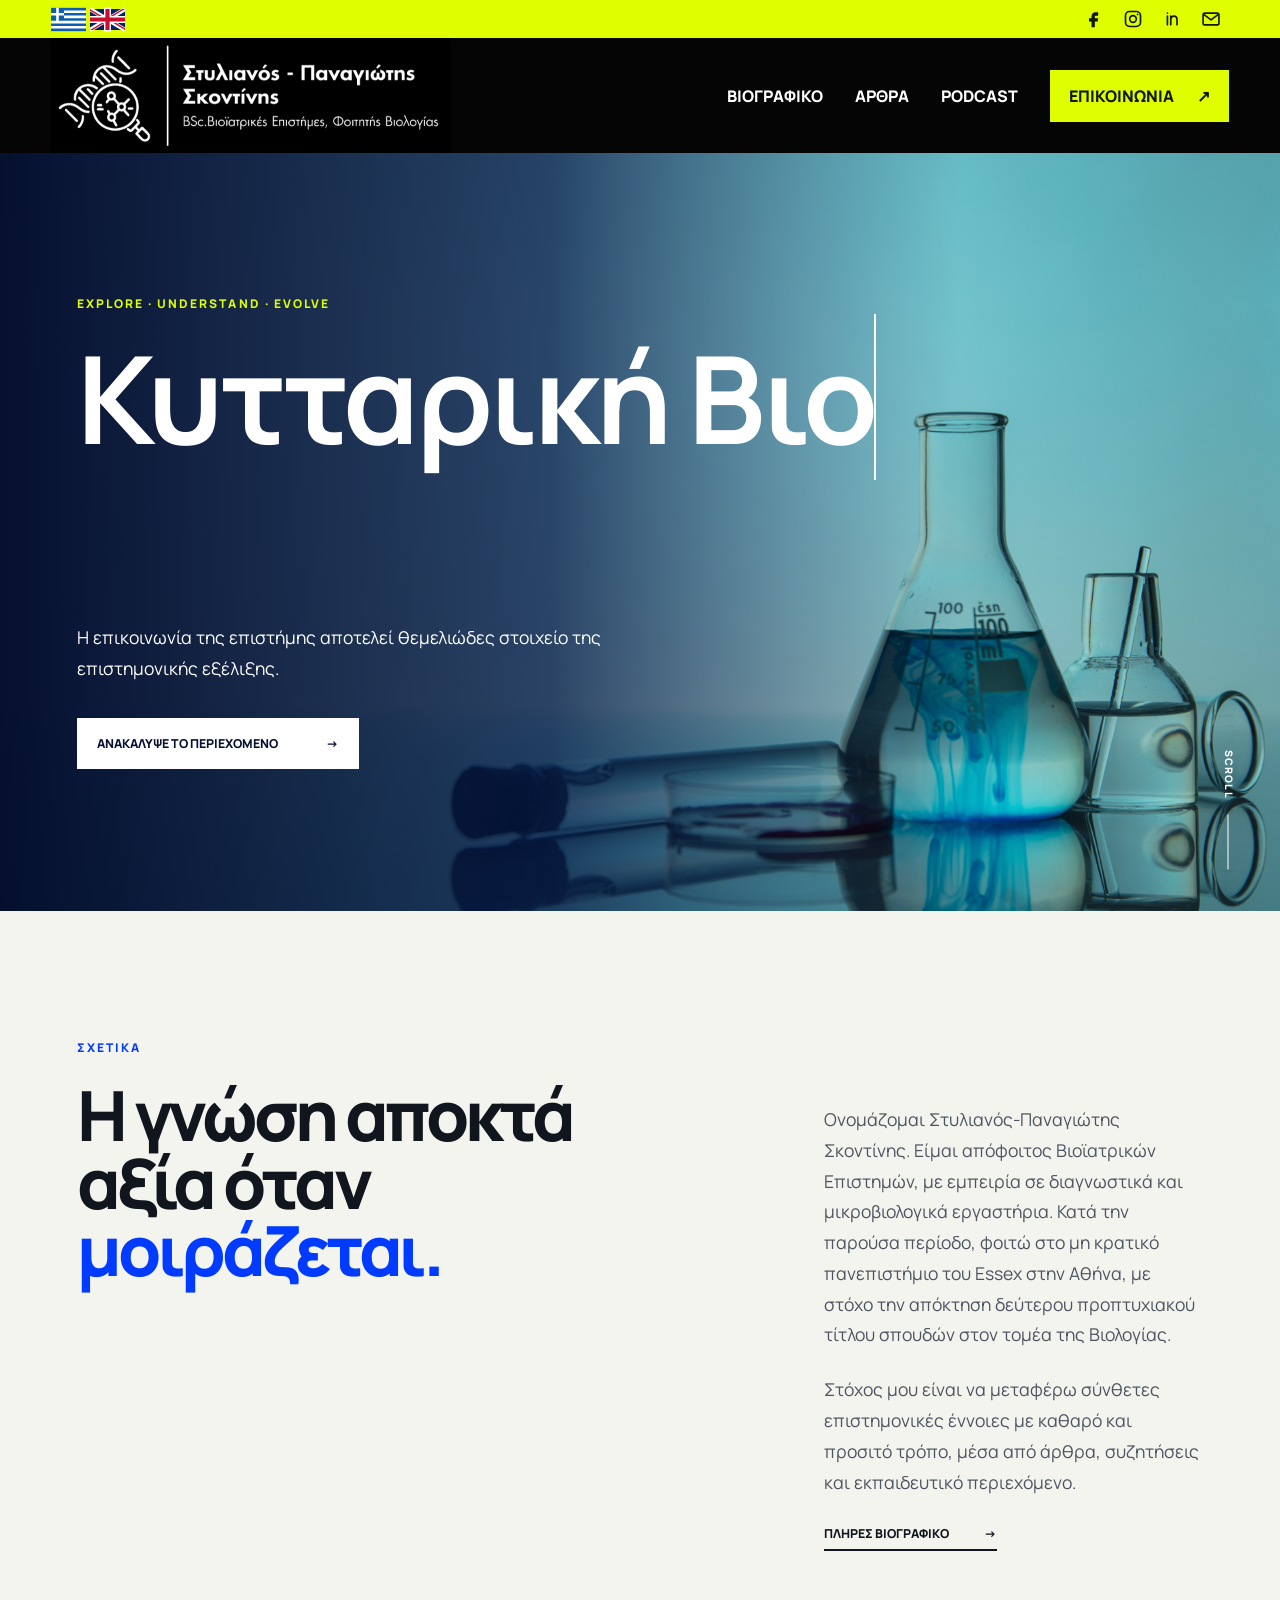
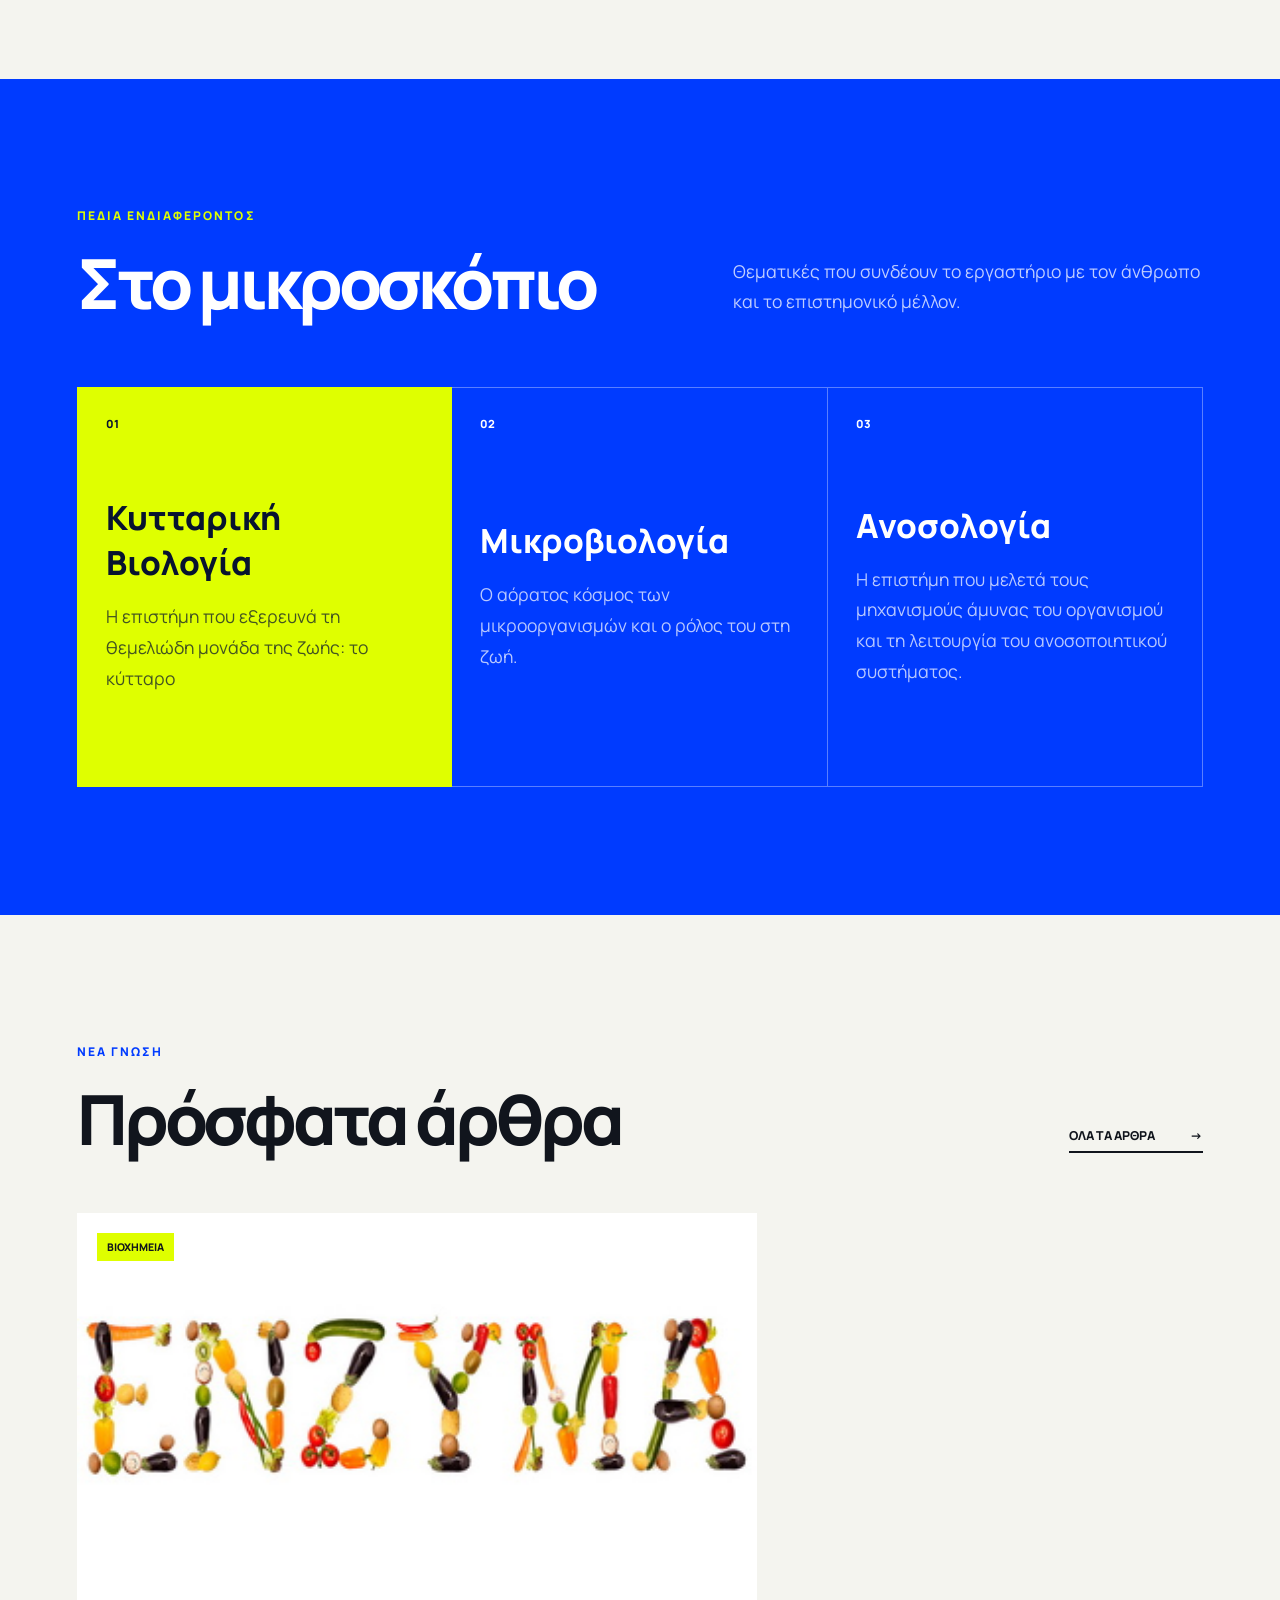
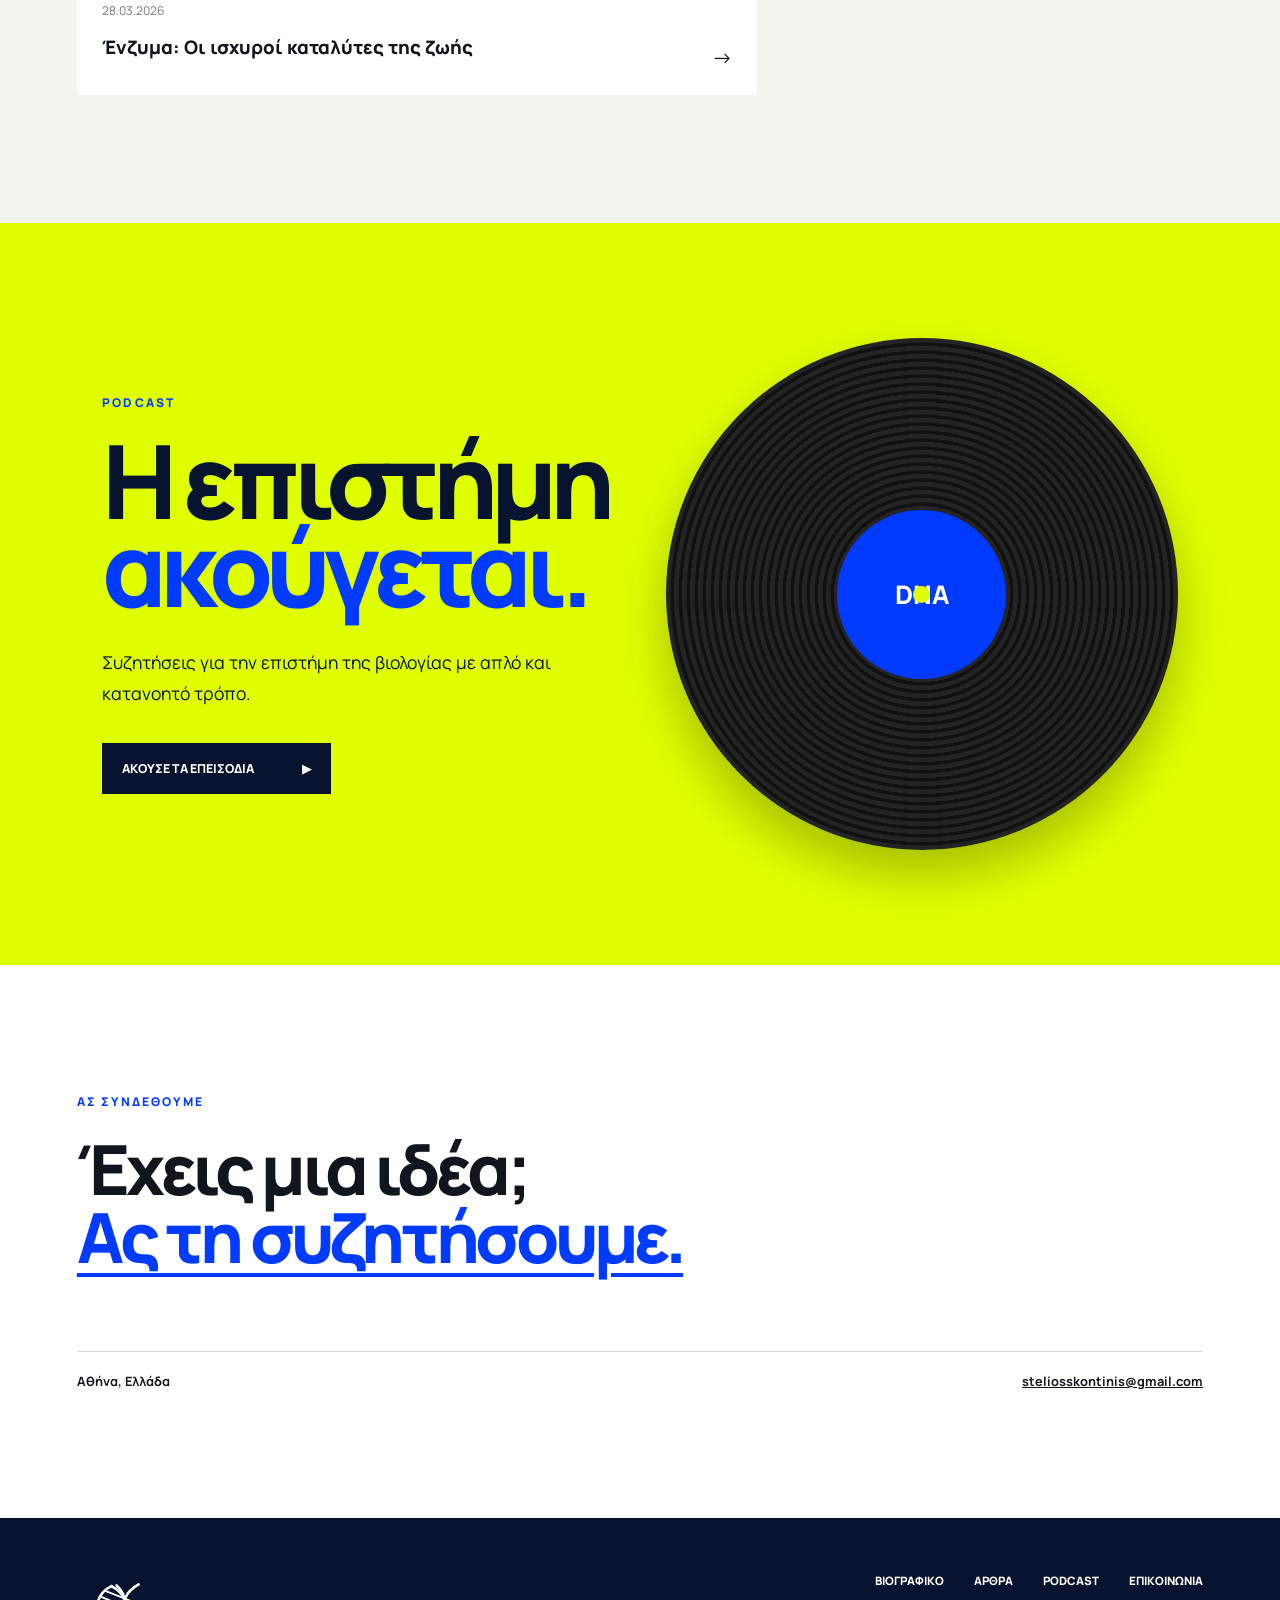
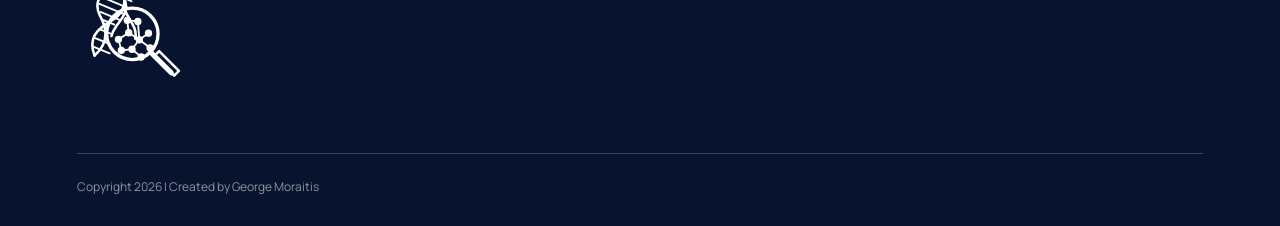
==== commit ab9eee95: "Update homepage and styles" ====
--- a/index.html
+++ b/index.html
@@ -53,12 +53,11 @@
             <div class="hero-content">
                 <p class="kicker type-body">Explore · Understand · Evolve</p>
            <!-- <h1 class="type-heading">Η επιστήμη<br>της <em>ζωής.</em></h1> -->     
-
-                    
+             
     <h1 class="type-heading">
-        <a href="" class="typewrite" data-period="2000" data-type='[ "Κυτταρική Βιολογία&nbsp;", "Γενετική&nbsp;", "Εξελικτική Βιολογία&nbsp;" , "Βιοχημεία&nbsp;" , "Μοριακή Βιολογία&nbsp;" , "Οικολογία&nbsp;" , "Ζωολογία&nbsp;", "Ανοσολογία&nbsp;" ,"Βοτανική&nbsp;", "Μικροβιολογία&nbsp;", "Θαλάσσια Βιολογία&nbsp;", "Φυσιολογία&nbsp;"]'>
-            <span class="wrap"></span>
-        </a>
+        <h1 class="typewrite" data-period="2000" data-type='[ "Κυτταρική Βιολογία&nbsp;", "Γενετική&nbsp;", "Εξελικτική Βιολογία&nbsp;" , "Βιοχημεία&nbsp;" , "Μοριακή Βιολογία&nbsp;" , "Οικολογία&nbsp;" , "Ζωολογία&nbsp;", "Ανοσολογία&nbsp;" ,"Βοτανική&nbsp;", "Μικροβιολογία&nbsp;", "Θαλάσσια Βιολογία&nbsp;", "Φυσιολογία&nbsp;"]'>
+        <span class="wrap"></span>
+        </h1>
     </h1>
 
                 <p class="hero-copy type-body">Η επικοινωνία της επιστήμης αποτελεί θεμελιώδες στοιχείο της επιστημονικής εξέλιξης.</p>
--- a/site-theme/theme.css
+++ b/site-theme/theme.css
@@ -270,6 +270,7 @@
 
 .typewrite{
     text-decoration: none;
+    min-height: 2em;
 }
 
 .wrap_elsa{
@@ -663,6 +664,7 @@
     width: min(40vw, 520px);
     aspect-ratio: 1;
     display: grid;
+    overflow: hidden;
     place-items: center;
     border-radius: 50%;
     background: repeating-radial-gradient(circle at center, #111 0 3px, #242424 4px 8px);
@@ -902,11 +904,14 @@
         align-items: flex-start;
     }
     .podcast-disc {
-        position: absolute;
-        right: -100px;
+     position: absolute;
+        right: 100;
         width: 390px;
-        margin-top: 330px;
+        margin-top: 360px;
         opacity: .8;
+        overflow: hidden;
+        max-width: 260px;
+        
     }
     .contact-meta {
         gap: 15px;
@@ -925,6 +930,16 @@
     }
 
 }
+
+
+/* Smaller Header Typography on Mobile */
+@media (max-width: 850px){
+    .typewrite{
+        font-size: 3.3em !important;
+        min-height: 150px !important;
+    }
+}
+
 
 /* Shared typography
    Keep text and headings on the same system across every page. */
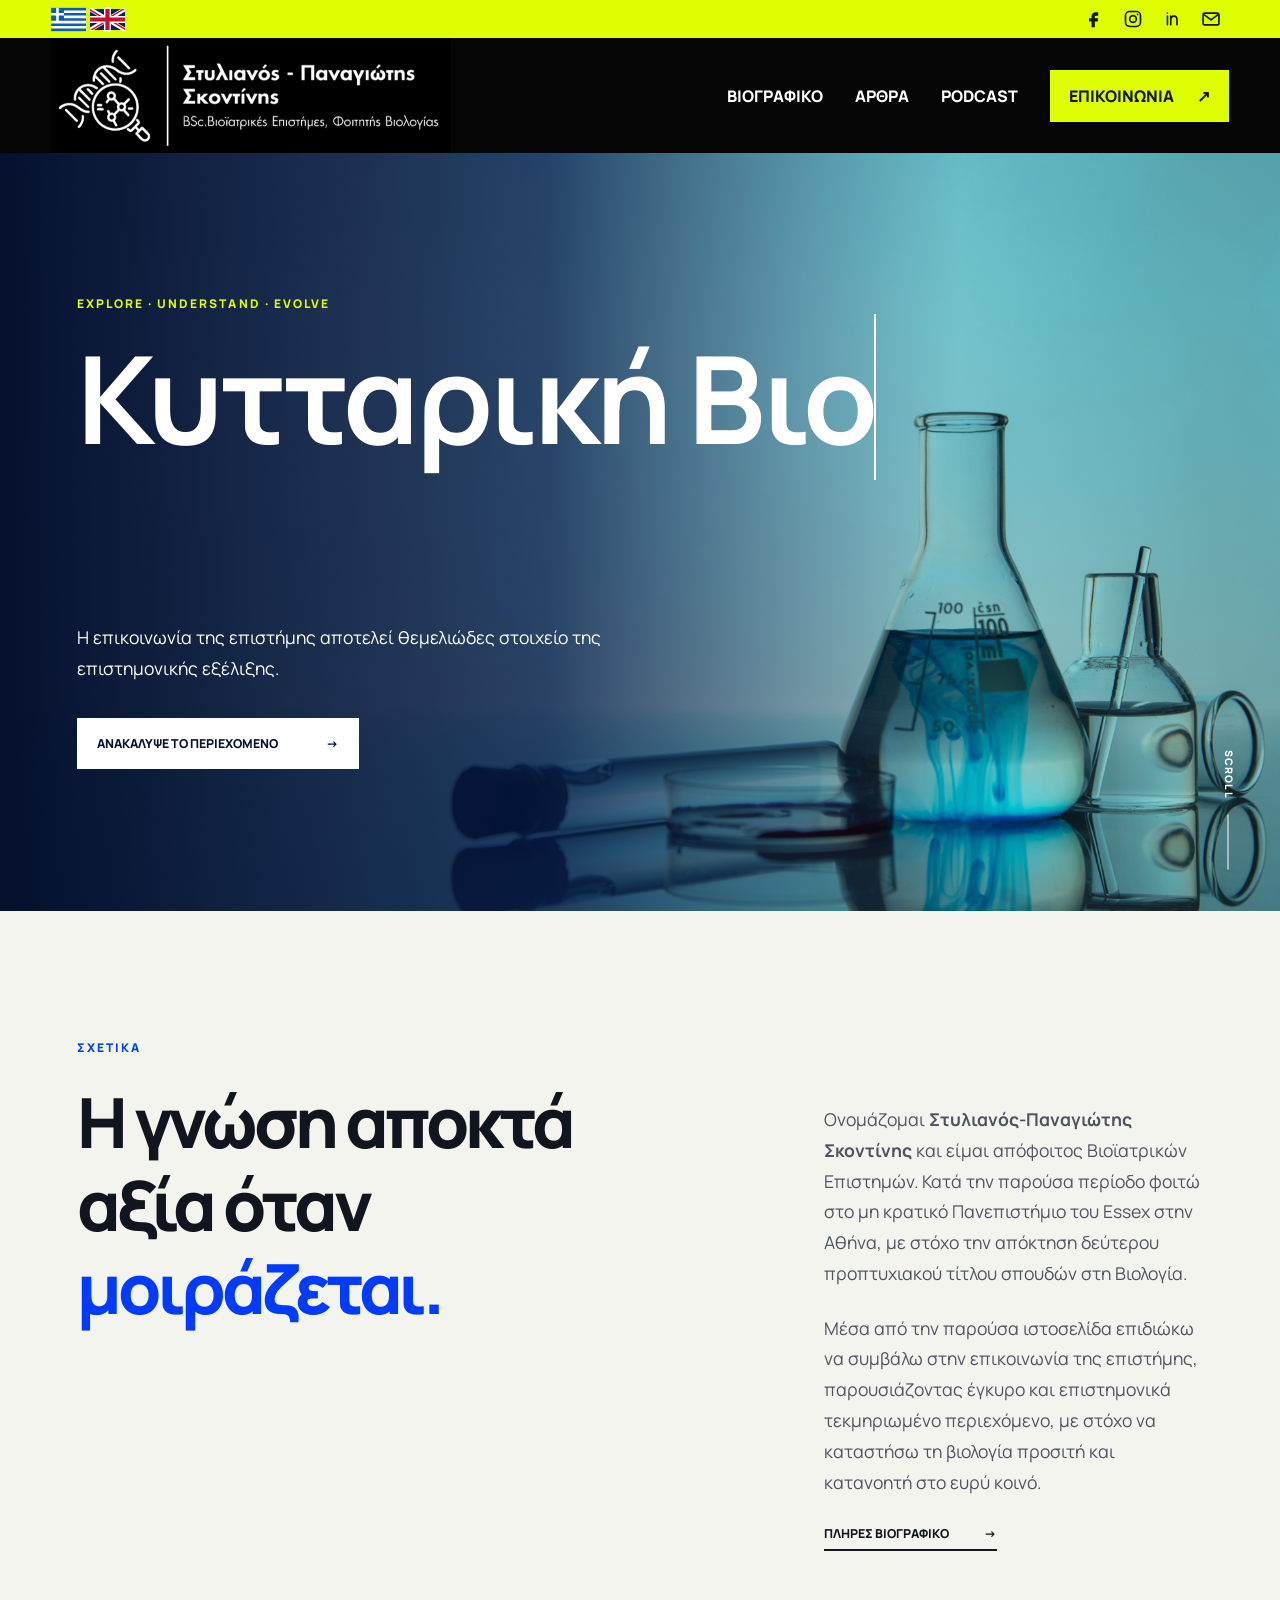
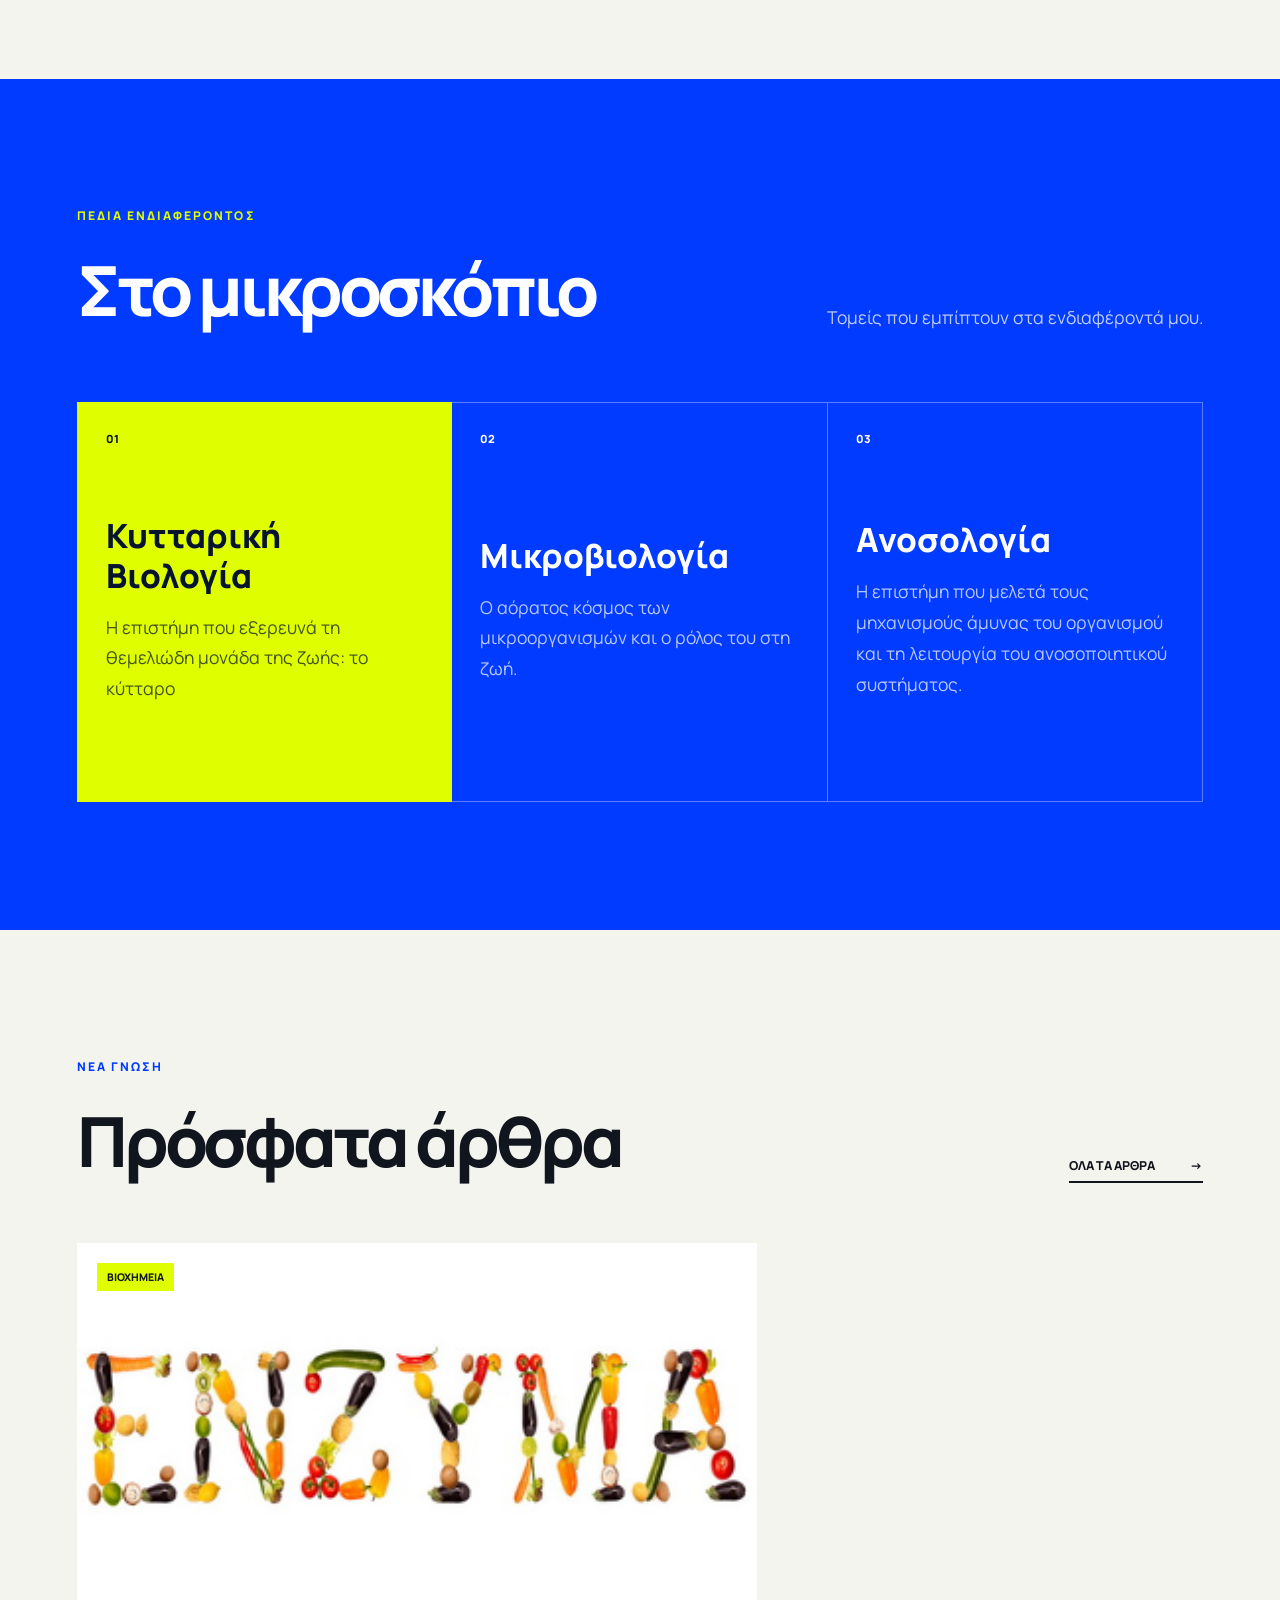
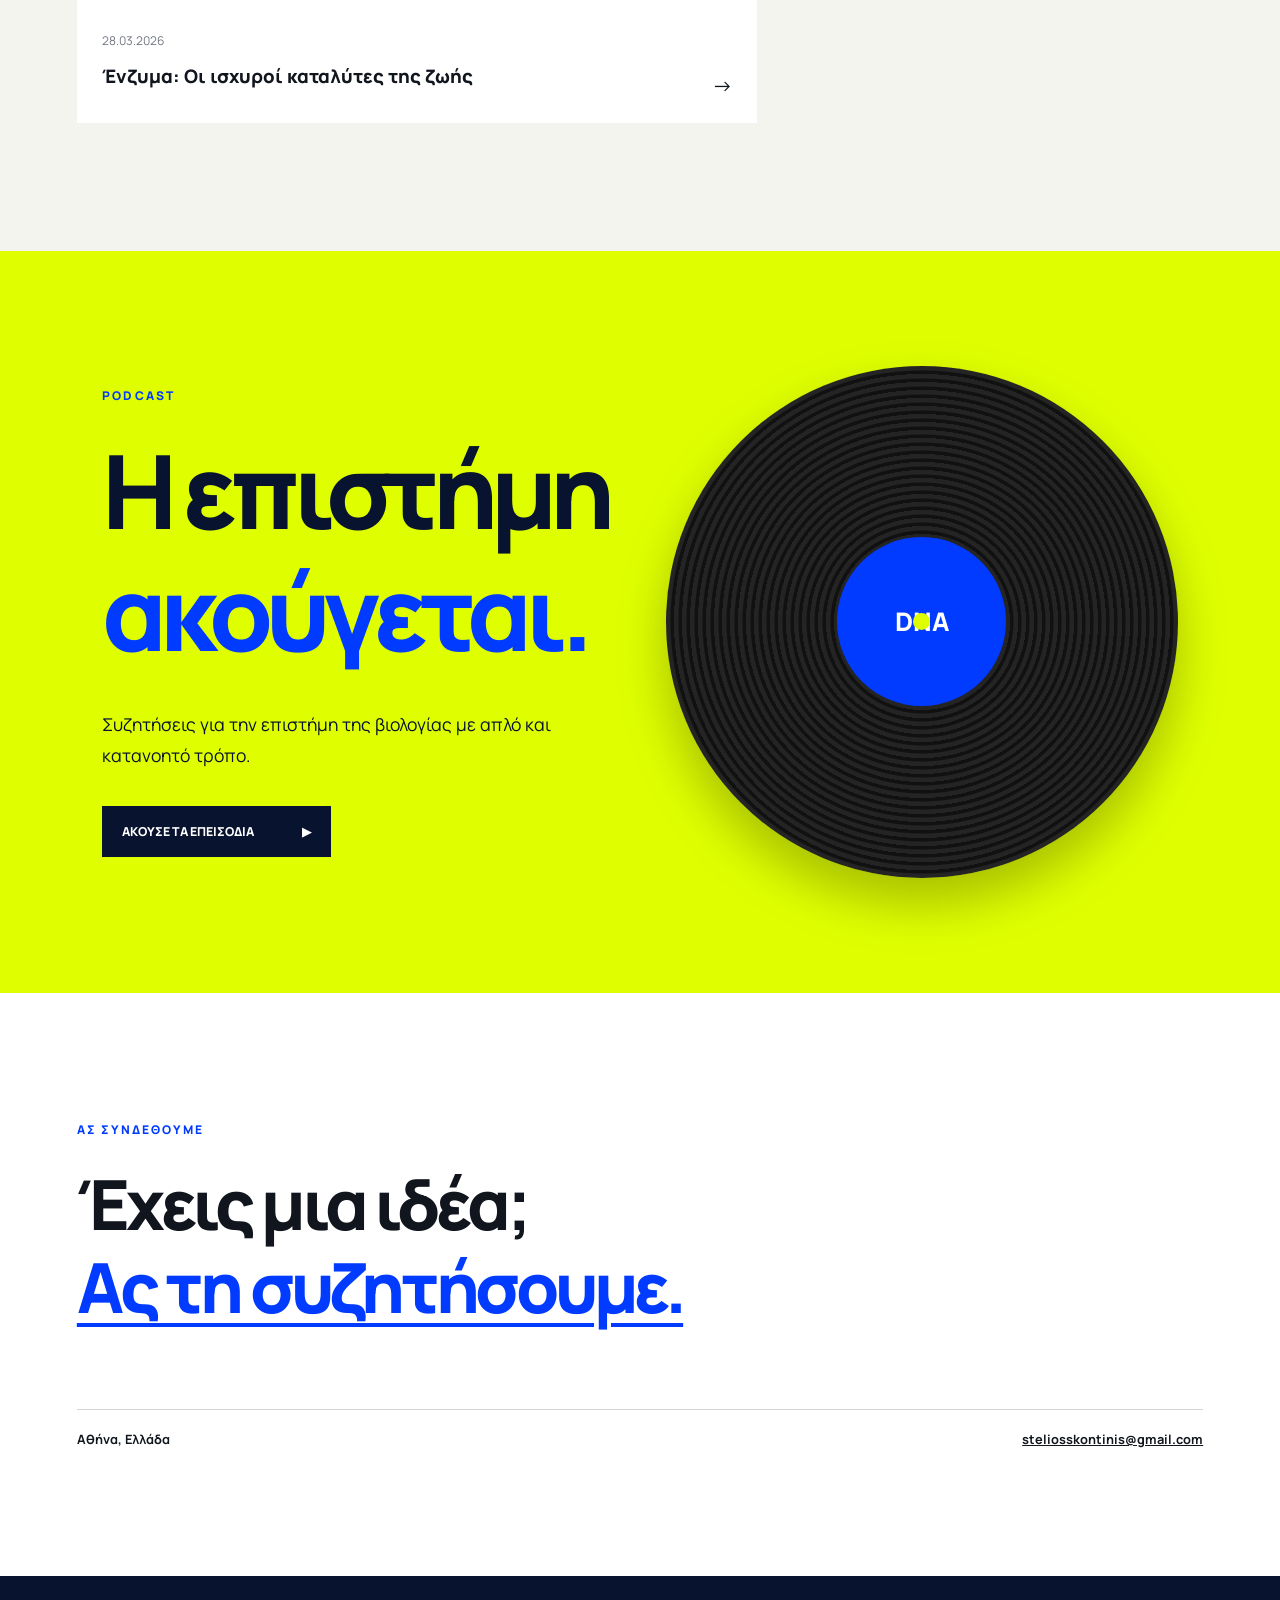
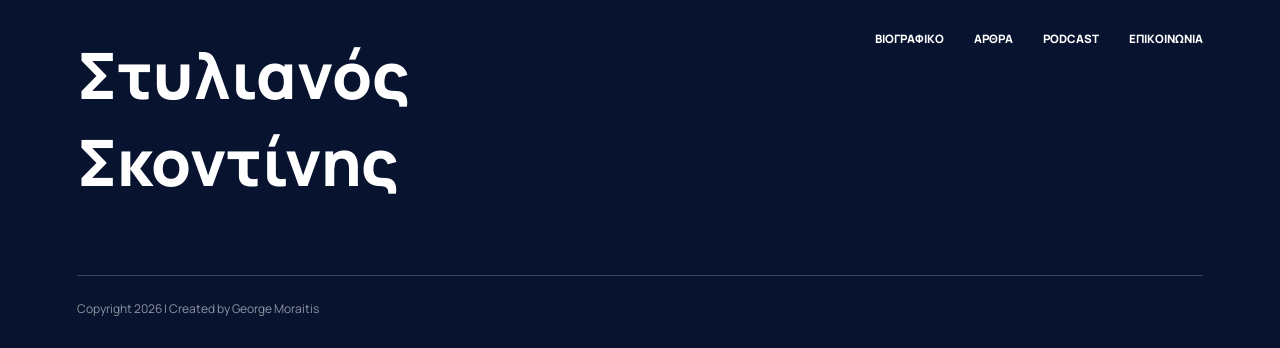
==== commit 7b5484b3: "Sync latest website updates" ====
--- a/index.html
+++ b/index.html
@@ -73,8 +73,8 @@
                 <h2 class="type-heading">Η γνώση αποκτά αξία όταν <span>μοιράζεται.</span></h2>
             </div>
             <div class="intro-copy">
-                <p class="type-body">Ονομάζομαι Στυλιανός-Παναγιώτης Σκοντίνης. Είμαι απόφοιτος Βιοϊατρικών Επιστημών, με εμπειρία σε διαγνωστικά και μικροβιολογικά εργαστήρια. Κατά την παρούσα περίοδο, φοιτώ στο μη κρατικό πανεπιστήμιο του Essex στην Αθήνα, με στόχο την απόκτηση δεύτερου προπτυχιακού τίτλου σπουδών στον τομέα της Βιολογίας.</p>
-                <p class="type-body">Στόχος μου είναι να μεταφέρω σύνθετες επιστημονικές έννοιες με καθαρό και προσιτό τρόπο, μέσα από άρθρα, συζητήσεις και εκπαιδευτικό περιεχόμενο.</p>
+                <p class="type-body">Ονομάζομαι <strong>Στυλιανός-Παναγιώτης Σκοντίνης</strong> και είμαι απόφοιτος Βιοϊατρικών Επιστημών. Κατά την παρούσα περίοδο φοιτώ στο μη κρατικό Πανεπιστήμιο του Essex στην Αθήνα, με στόχο την απόκτηση δεύτερου προπτυχιακού τίτλου σπουδών στη Βιολογία.</p>
+                <p class="type-body">Μέσα από την παρούσα ιστοσελίδα επιδιώκω να συμβάλω στην επικοινωνία της επιστήμης, παρουσιάζοντας έγκυρο και επιστημονικά τεκμηριωμένο περιεχόμενο, με στόχο να καταστήσω τη βιολογία προσιτή και κατανοητή στο ευρύ κοινό.</p>
                 <a class="text-link" href="biography.html">Πλήρες βιογραφικό <span>→</span></a>
             </div>
         </section>
@@ -85,7 +85,7 @@
                     <p class="kicker type-body">Πεδία ενδιαφέροντος</p>
                     <h2 class="type-heading">Στο μικροσκόπιο</h2>
                 </div>
-                <p class="type-body">Θεματικές που συνδέουν το εργαστήριο με τον άνθρωπο και το επιστημονικό μέλλον.</p>
+                <p class="type-body">Τομείς που εμπίπτουν στα ενδιαφέροντά μου.</p>
             </div>
             <div class="focus-grid">
                 <article class="focus-card focus-card-featured">
@@ -137,7 +137,7 @@
     </main>
 
     <footer class="footer">
-        <a class="footer-brand" href="#top"><img class="footer-logo" src="./img/logo-footer.svg" alt="Στυλιανός Σκοντίνης"></a>
+        <a class="footer-brand" href="#top">Στυλιανός <br> Σκοντίνης</a>
         <nav aria-label="Μενού υποσέλιδου"><a href="biography.html">Βιογραφικό</a><a href="articles.html">Άρθρα</a><a href="podcasts.html">Podcast</a><a href="contact.html">Επικοινωνία</a></nav>
         <p class="type-body">Copyright <span data-year></span> | Created by George Moraitis</p>
     </footer>
--- a/site-theme/theme.css
+++ b/site-theme/theme.css
@@ -951,7 +951,13 @@
 .type-heading {
     font-family: "Manrope", Arial, sans-serif;
     font-weight: 800;
-}
+    line-height: 1.2em !important;
+}
+
+h2 {
+    line-height: 1.2em !important;
+}
+
 
 /* CV copy gets a little more room to breathe, especially on mobile. */
 .cv-introduction > .type-body {
@@ -1845,8 +1851,9 @@
 /* Podcast listing and native HTML5 MP3 players */
 .podcast-page-hero {
     position: relative;
-    align-items: center;
+    align-items: left;
     justify-content: space-between;
+
 }
 
 .podcast-page-copy .page-hero__text {
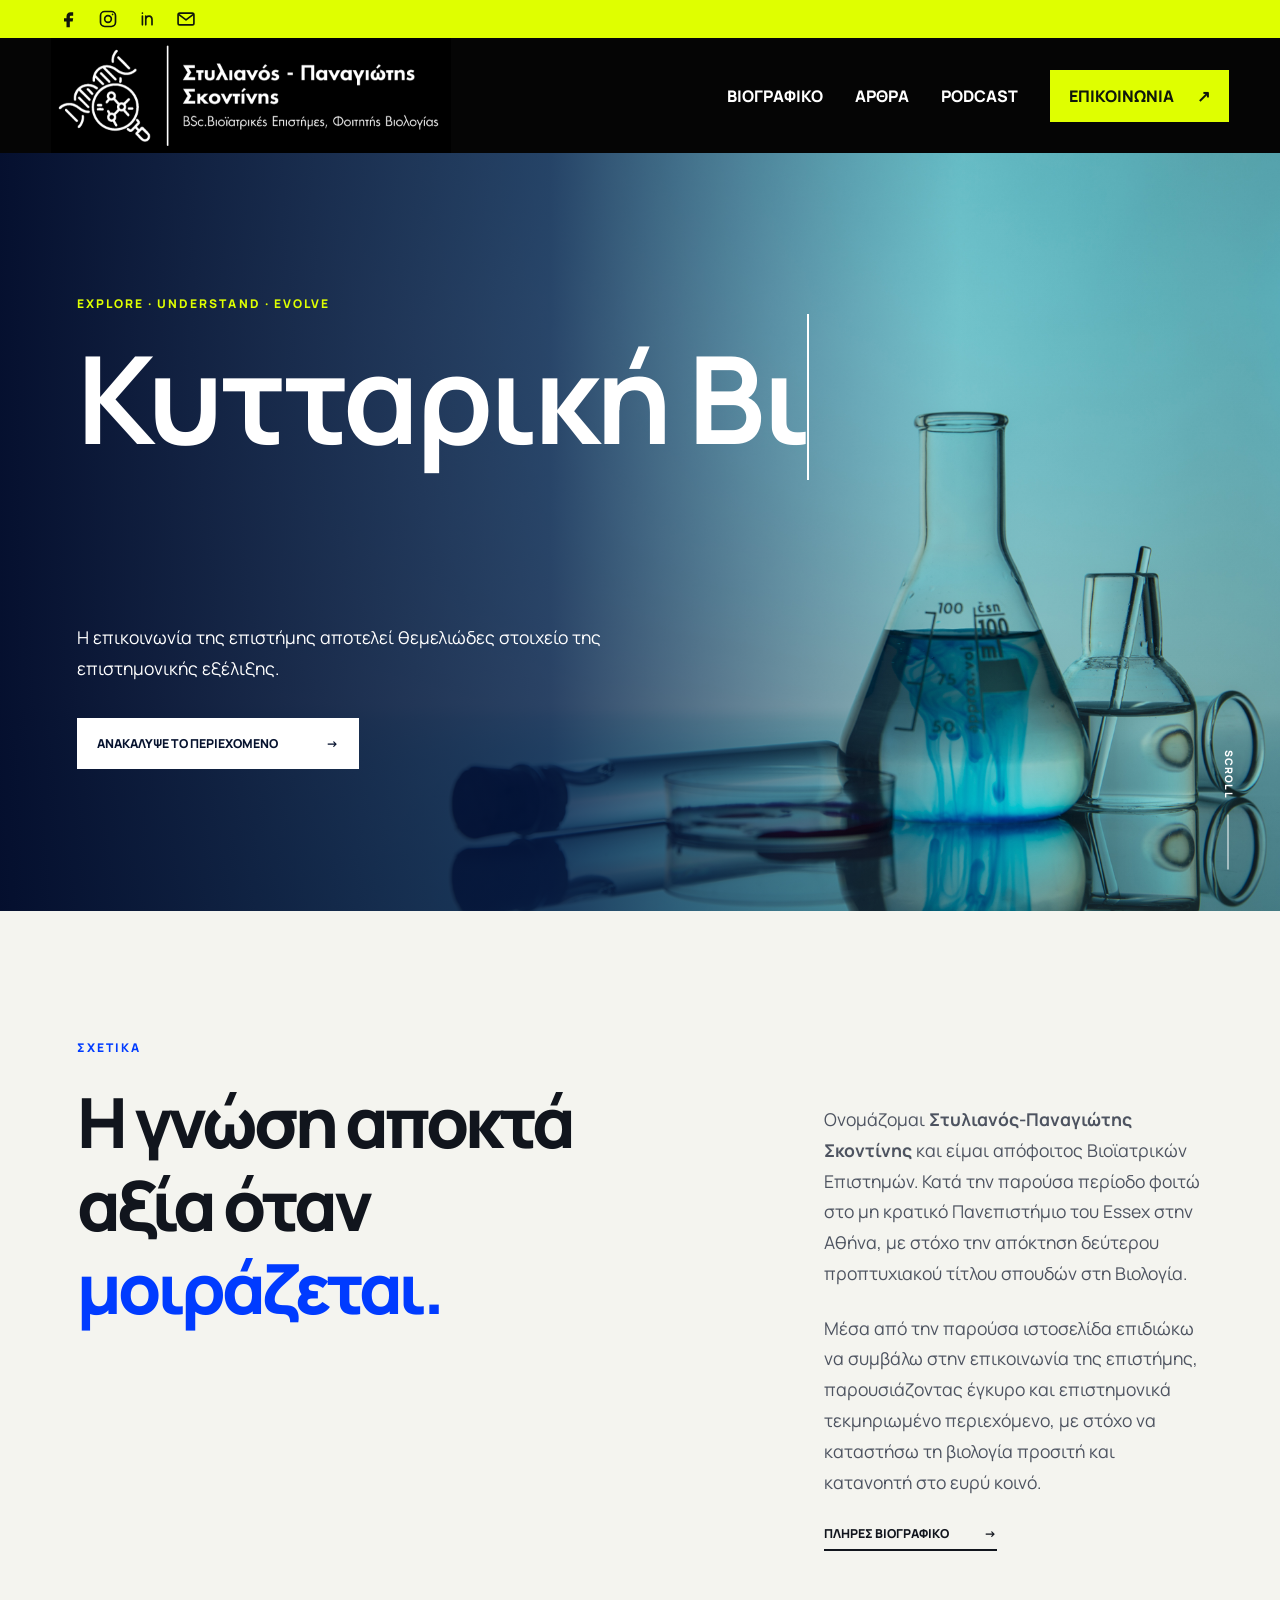
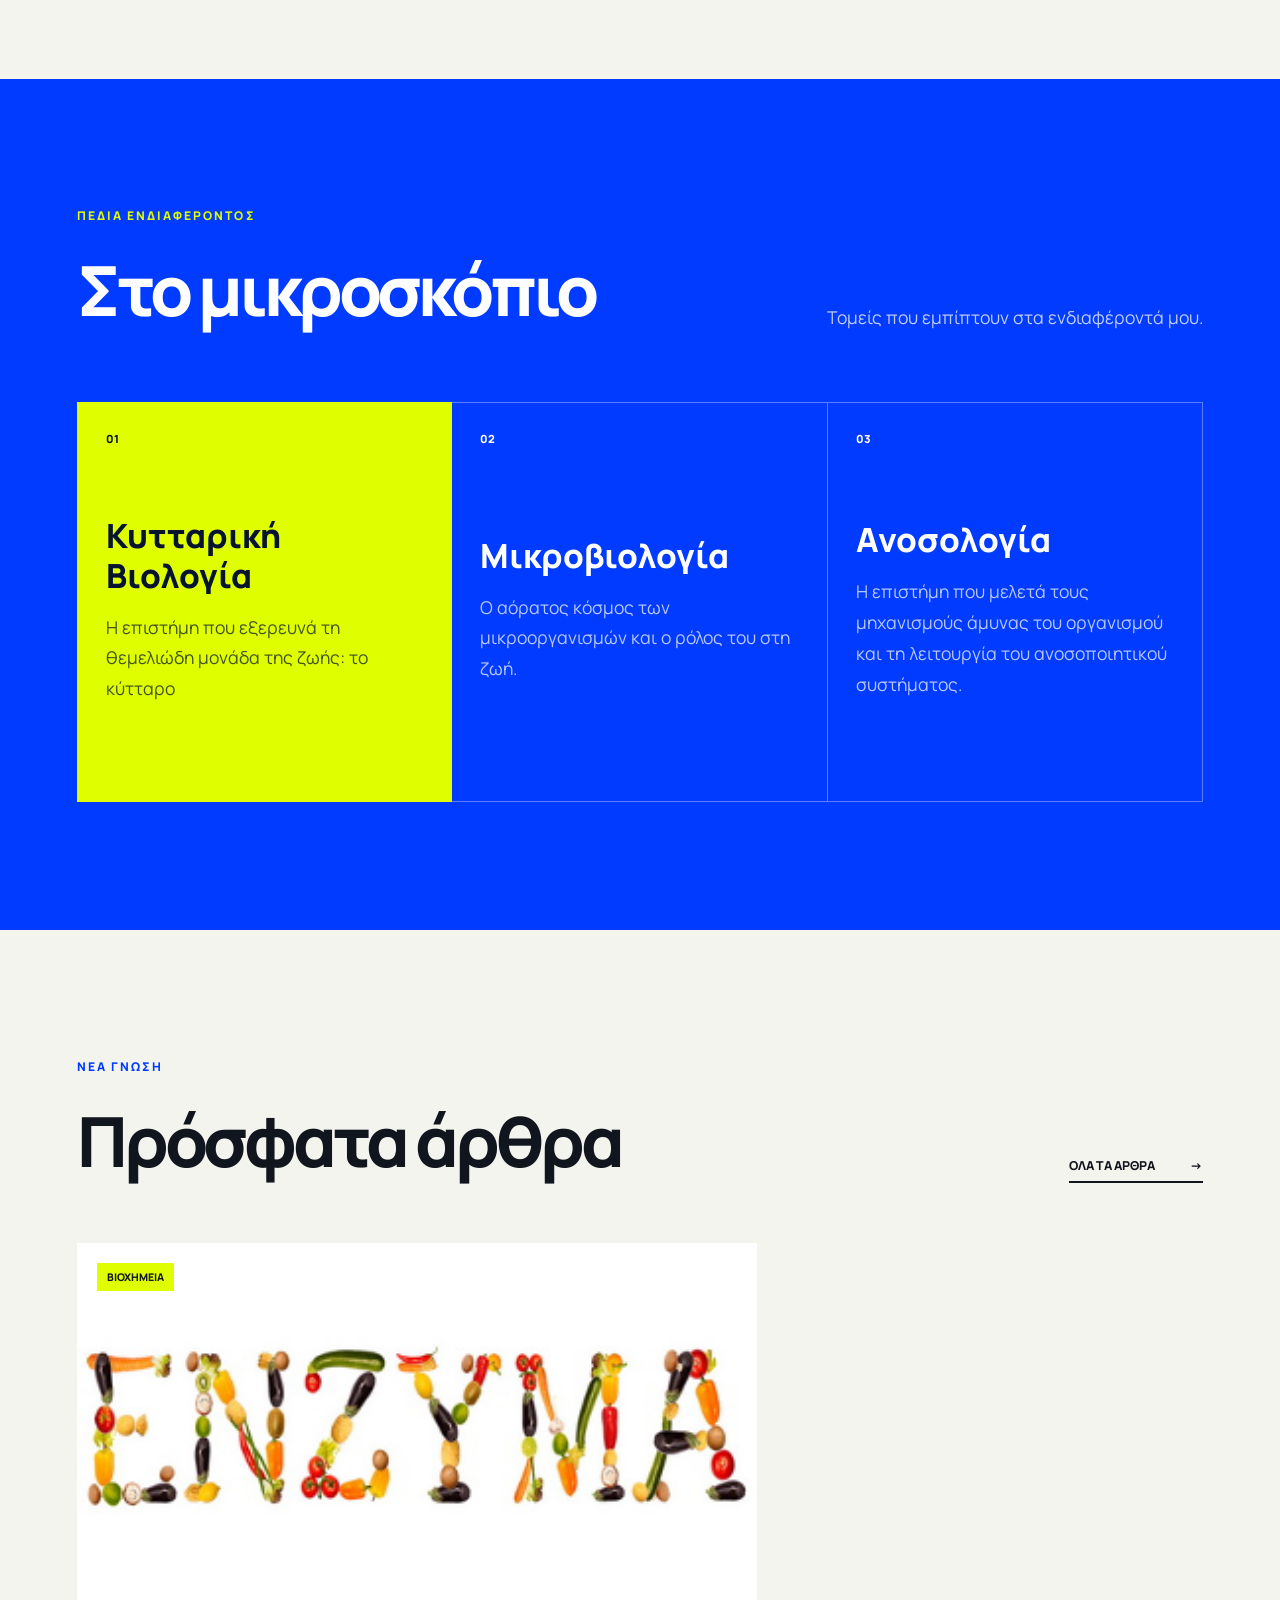
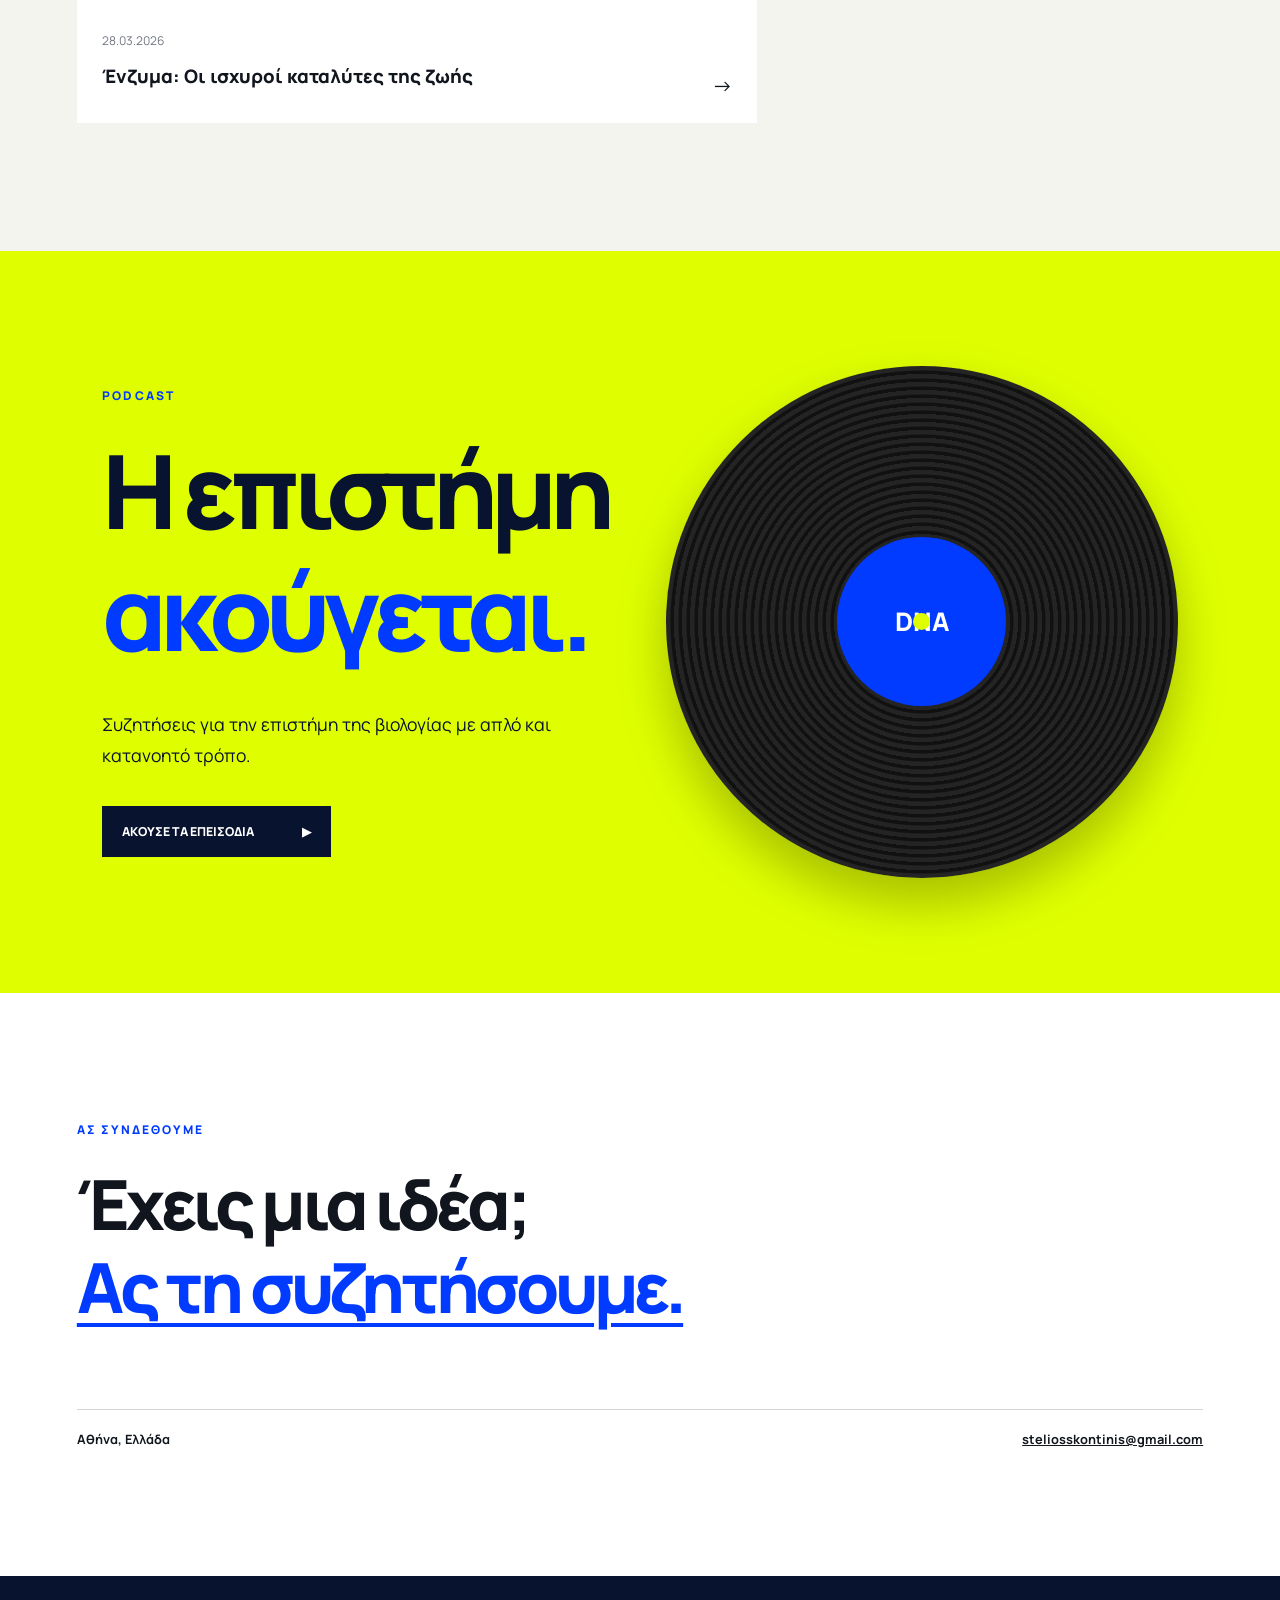
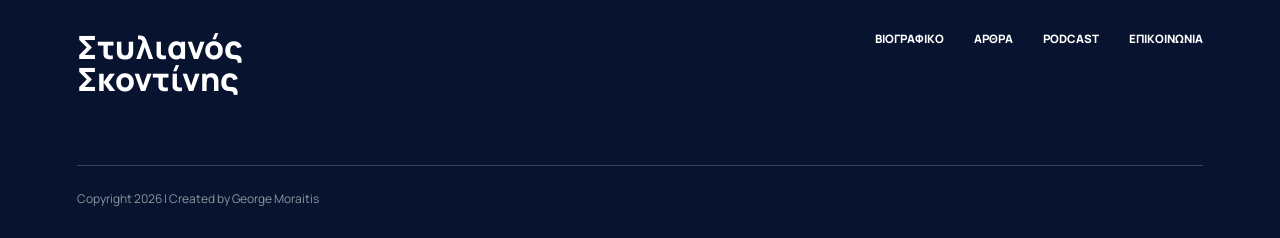
==== commit aec27fe8: "Updates" ====
--- a/index.html
+++ b/index.html
@@ -14,10 +14,10 @@
     <a class="skip-link" href="#main-content">Μετάβαση στο περιεχόμενο</a>
 
     <div class="announcement">
-        <nav class="top-language" aria-label="Γλώσσα">
+       <!-- <nav class="top-language" aria-label="Γλώσσα">
             <a href="#" aria-label="Greek"><img src="./img/gr.svg"></a>
             <a href="#" aria-label="English"><img src="./img/uk.svg"></a>
-        </nav>
+        </nav> -->
         
         <nav class="top-socials" aria-label="Κοινωνικά δίκτυα">
             <a href="https://www.facebook.com/st3li0ssk" aria-label="Facebook"><svg viewBox="0 0 24 24" aria-hidden="true"><path d="M14 8h3V4h-3c-3.3 0-5 2-5 5v2H6v4h3v7h4v-7h3.4l.6-4h-4V9c0-.7.3-1 1-1Z"/ class="type-body"></svg></a>
--- a/site-theme/theme.css
+++ b/site-theme/theme.css
@@ -729,8 +729,9 @@
 }
 
 .footer-brand {
-    font-size: 4rem;
-    font-weight: 800;
+    font-size: 2rem;
+    font-weight: 800;
+    line-height: 2rem;
     text-decoration: none;
 }
 
@@ -904,13 +905,13 @@
         align-items: flex-start;
     }
     .podcast-disc {
-     position: absolute;
+        position: absolute;
         right: 100;
         width: 390px;
-        margin-top: 360px;
-        opacity: .8;
+        margin-top: 400px;
         overflow: hidden;
-        max-width: 260px;
+        max-width: 200px;
+        margin-left: 15%;
         
     }
     .contact-meta {
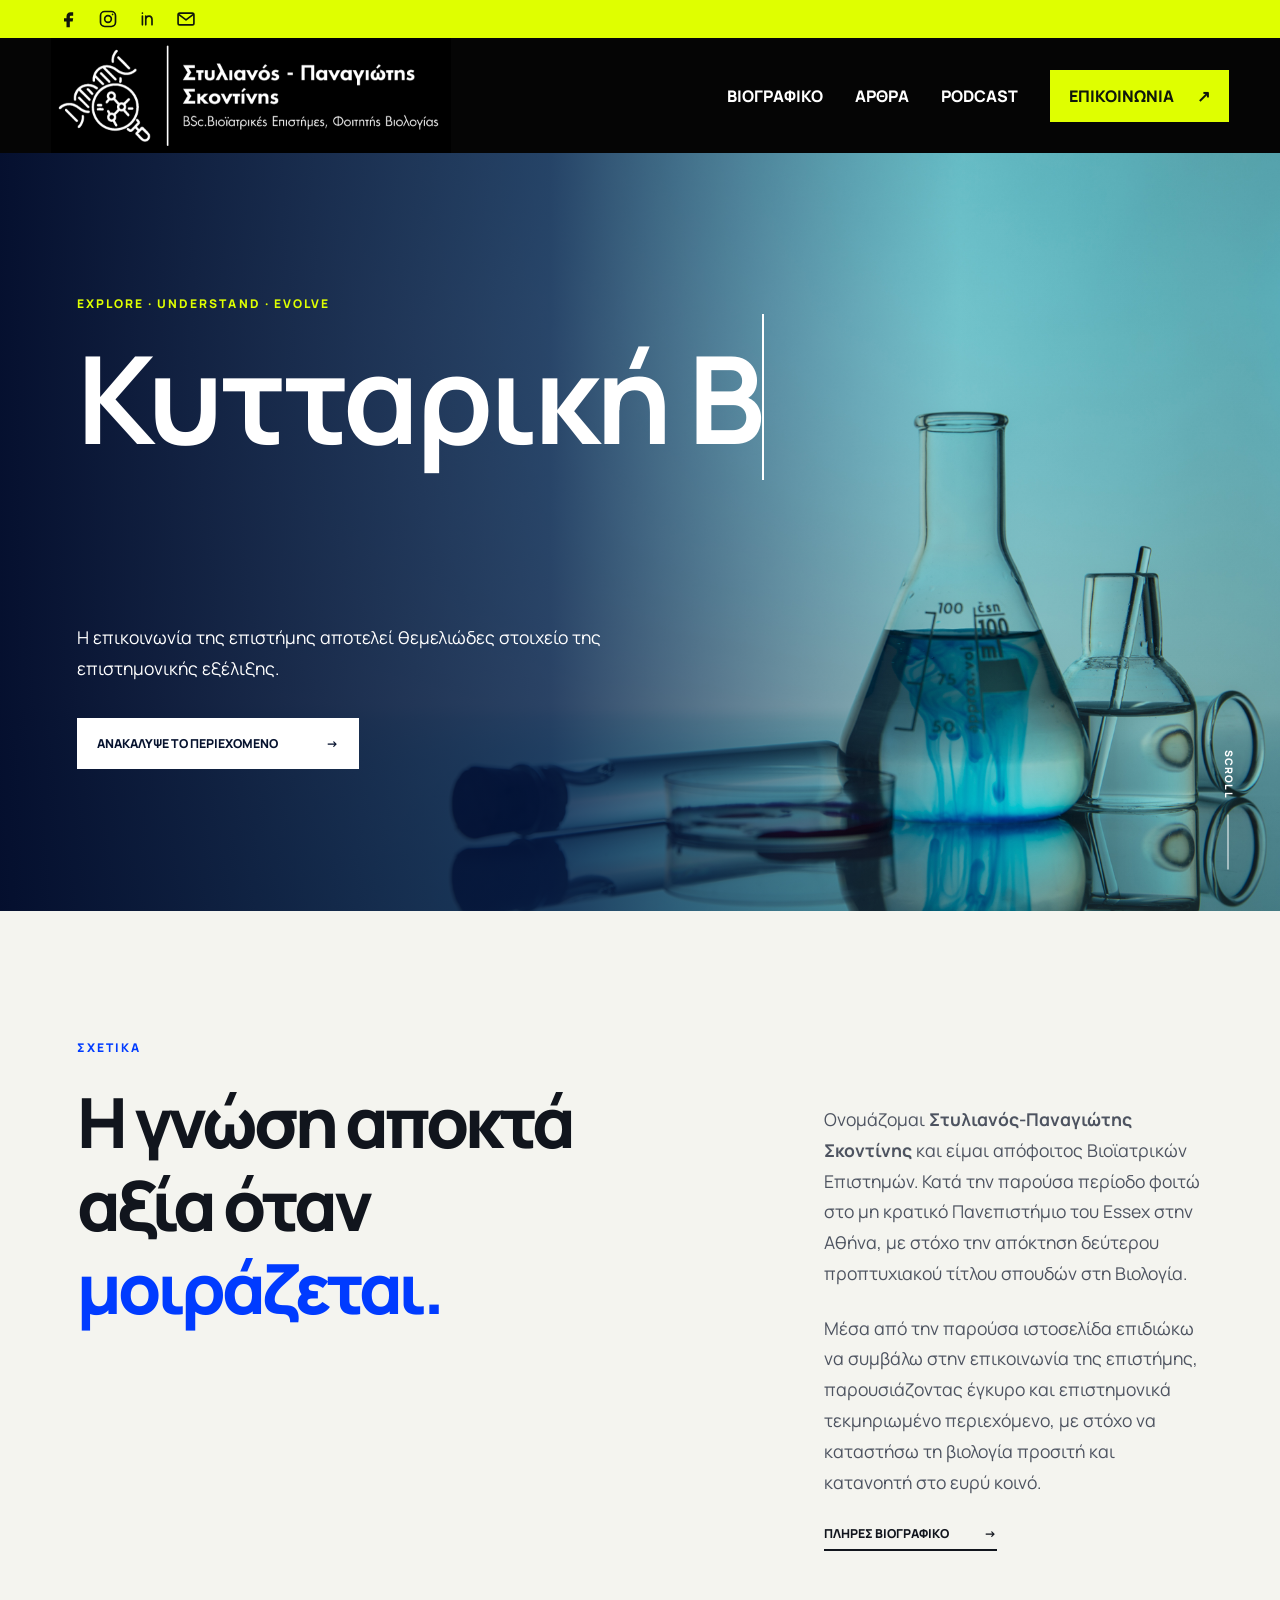
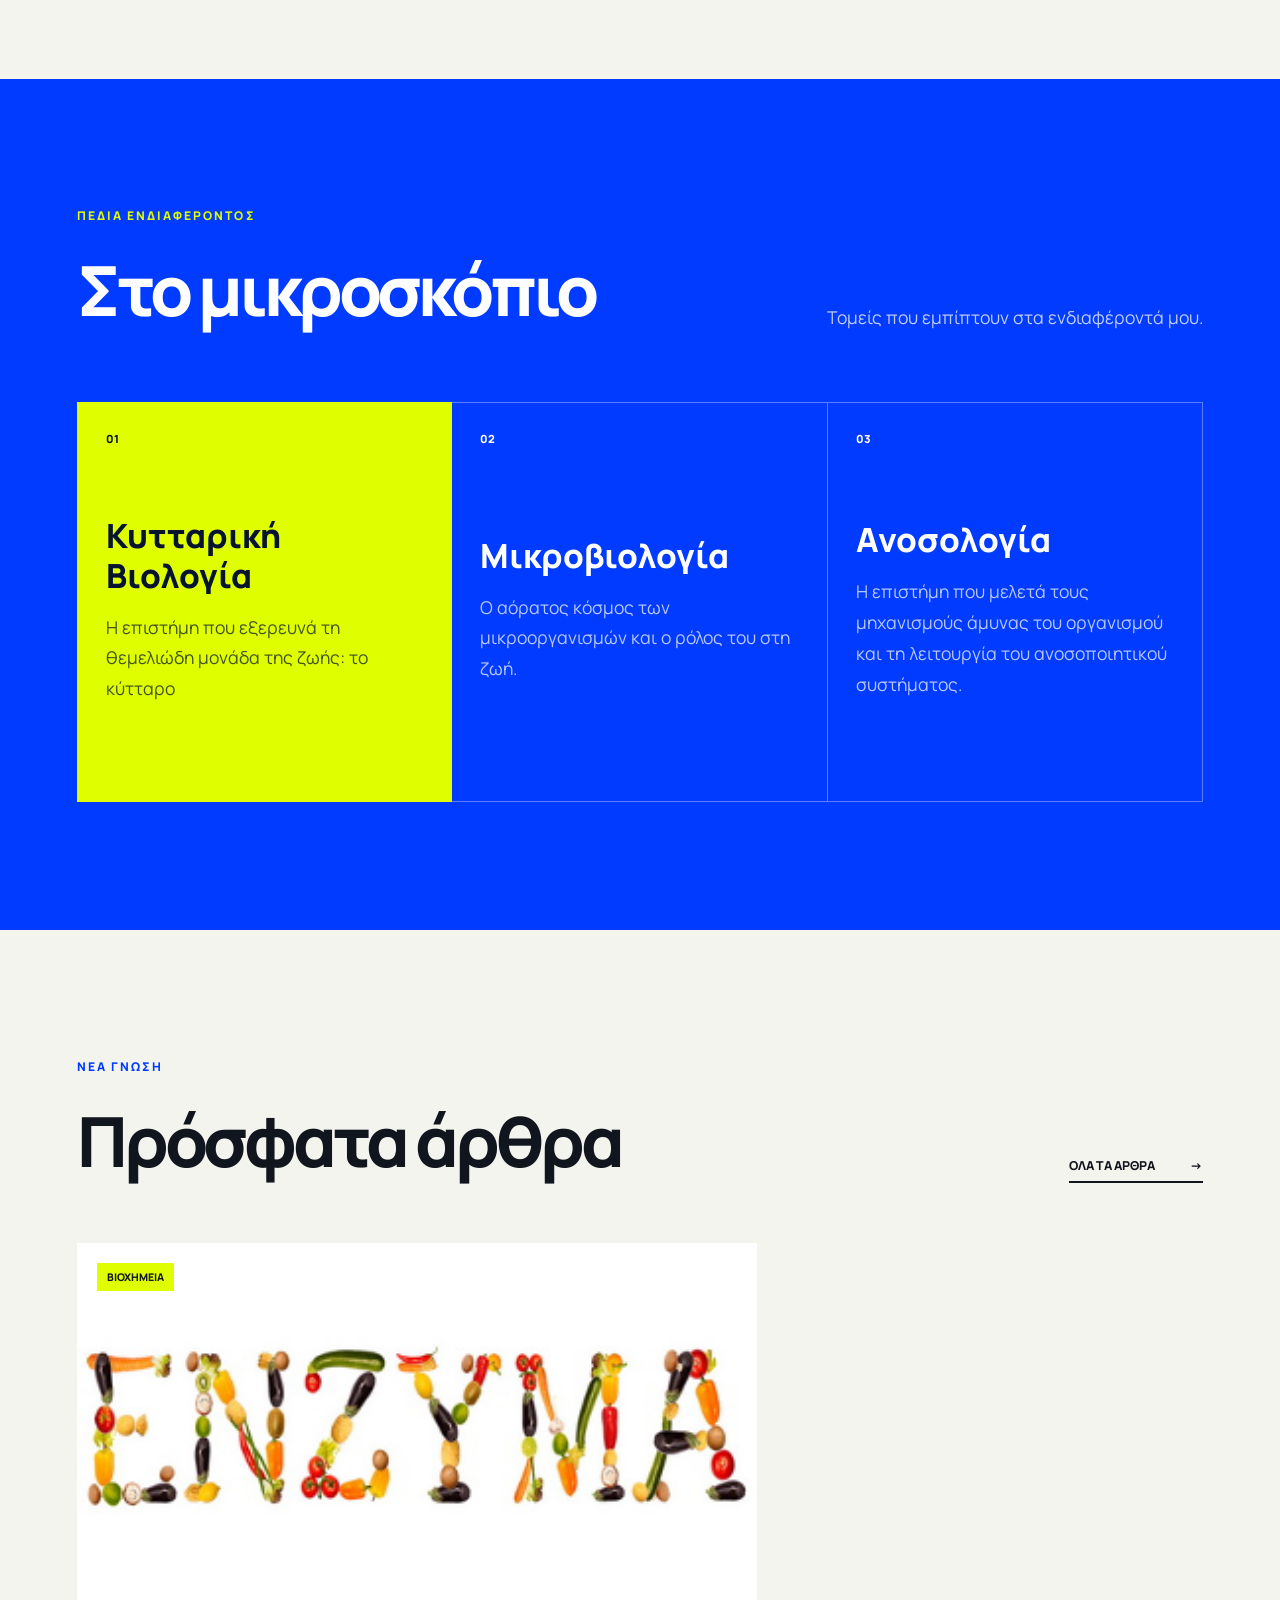
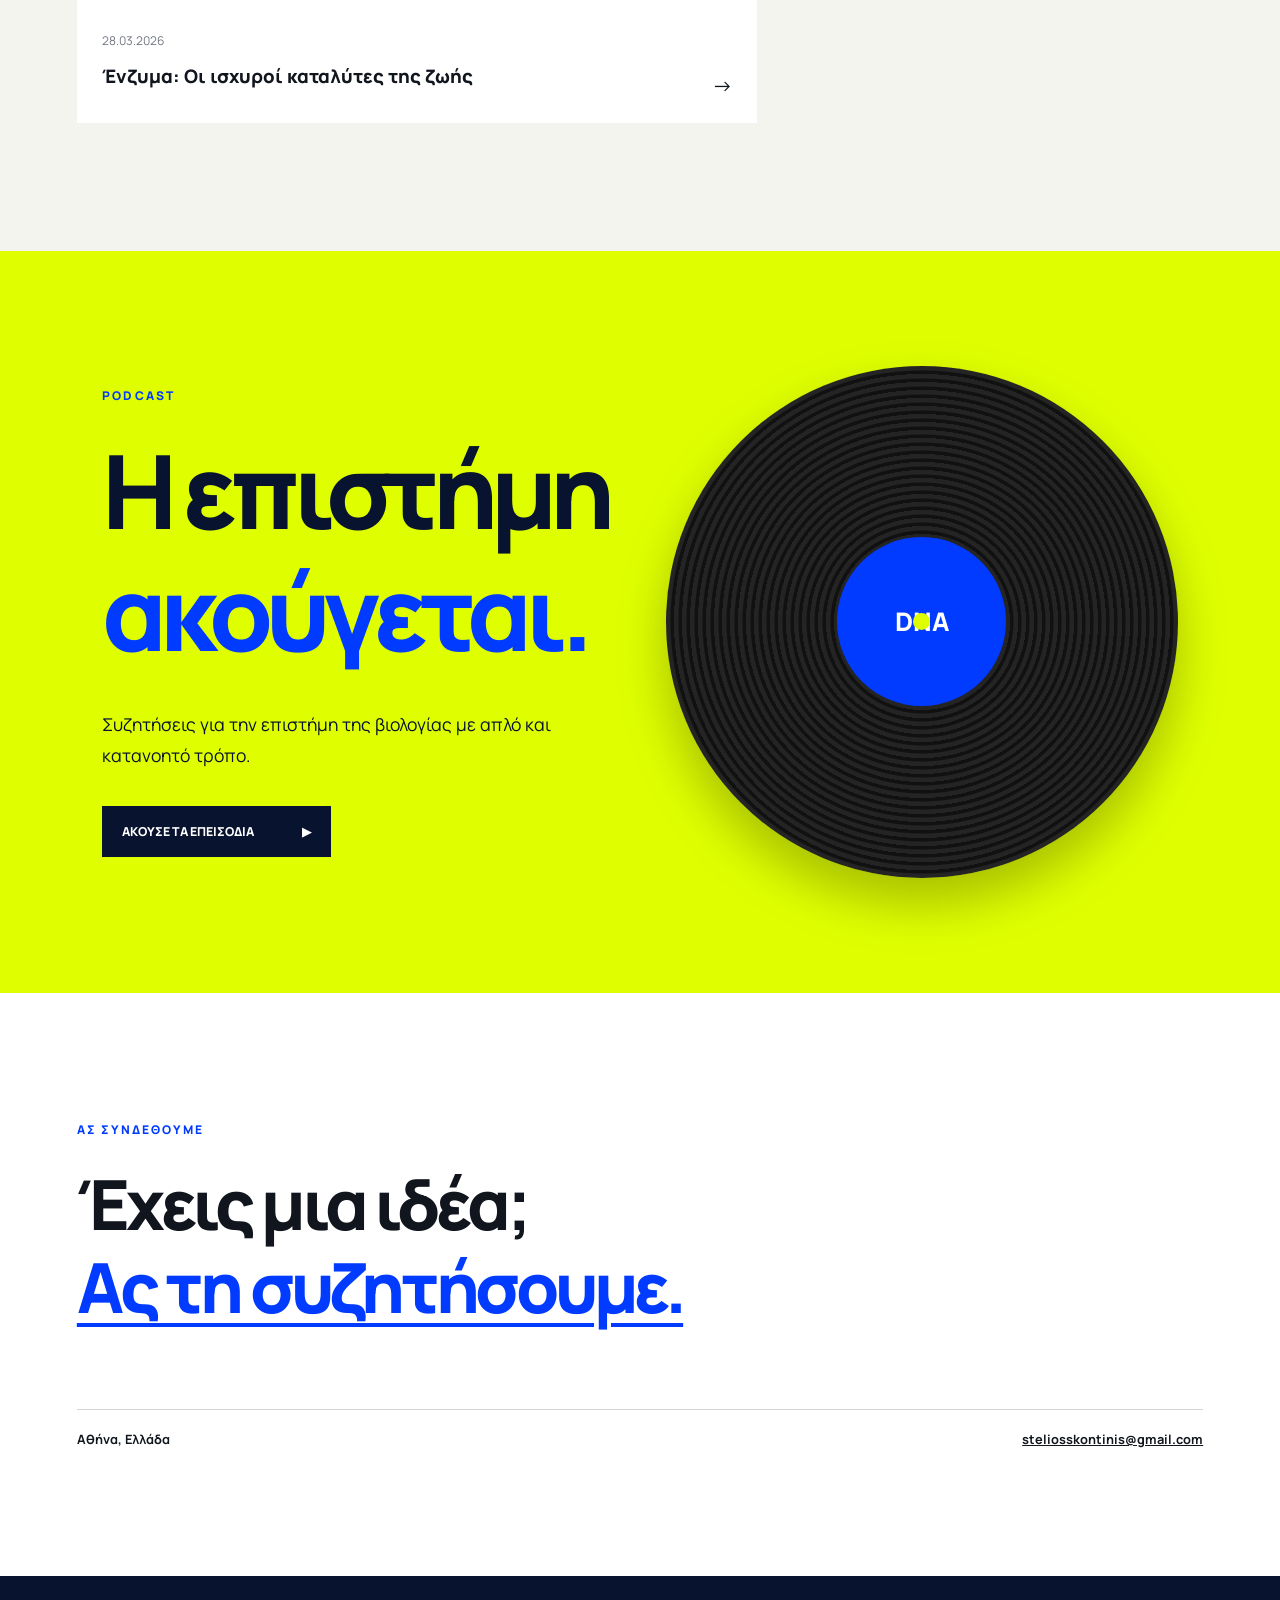
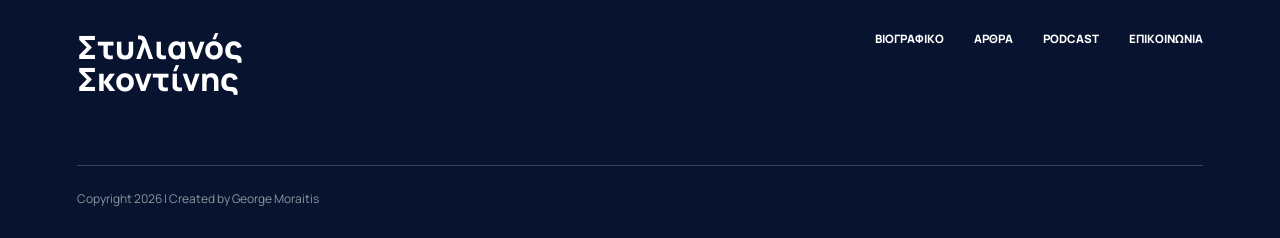
==== commit 1216e1bb: "Favicon" ====
--- a/index.html
+++ b/index.html
@@ -5,6 +5,7 @@
     <meta name="viewport" content="width=device-width, initial-scale=1.0">
     <meta name="description" content="Στυλιανός Σκοντίνης — Βιολογία, επιστημονικά άρθρα και podcast.">
     <title>Στυλιανός Σκοντίνης | Βιολογία</title>
+    <link rel="icon" type="image/x-icon" href="/img/favicon.jpg">
     <link rel="preconnect" href="https://fonts.googleapis.com">
     <link rel="preconnect" href="https://fonts.gstatic.com" crossorigin>
     <link href="https://fonts.googleapis.com/css2?family=Manrope:wght@400;500;600;700;800&amp;display=swap" rel="stylesheet">
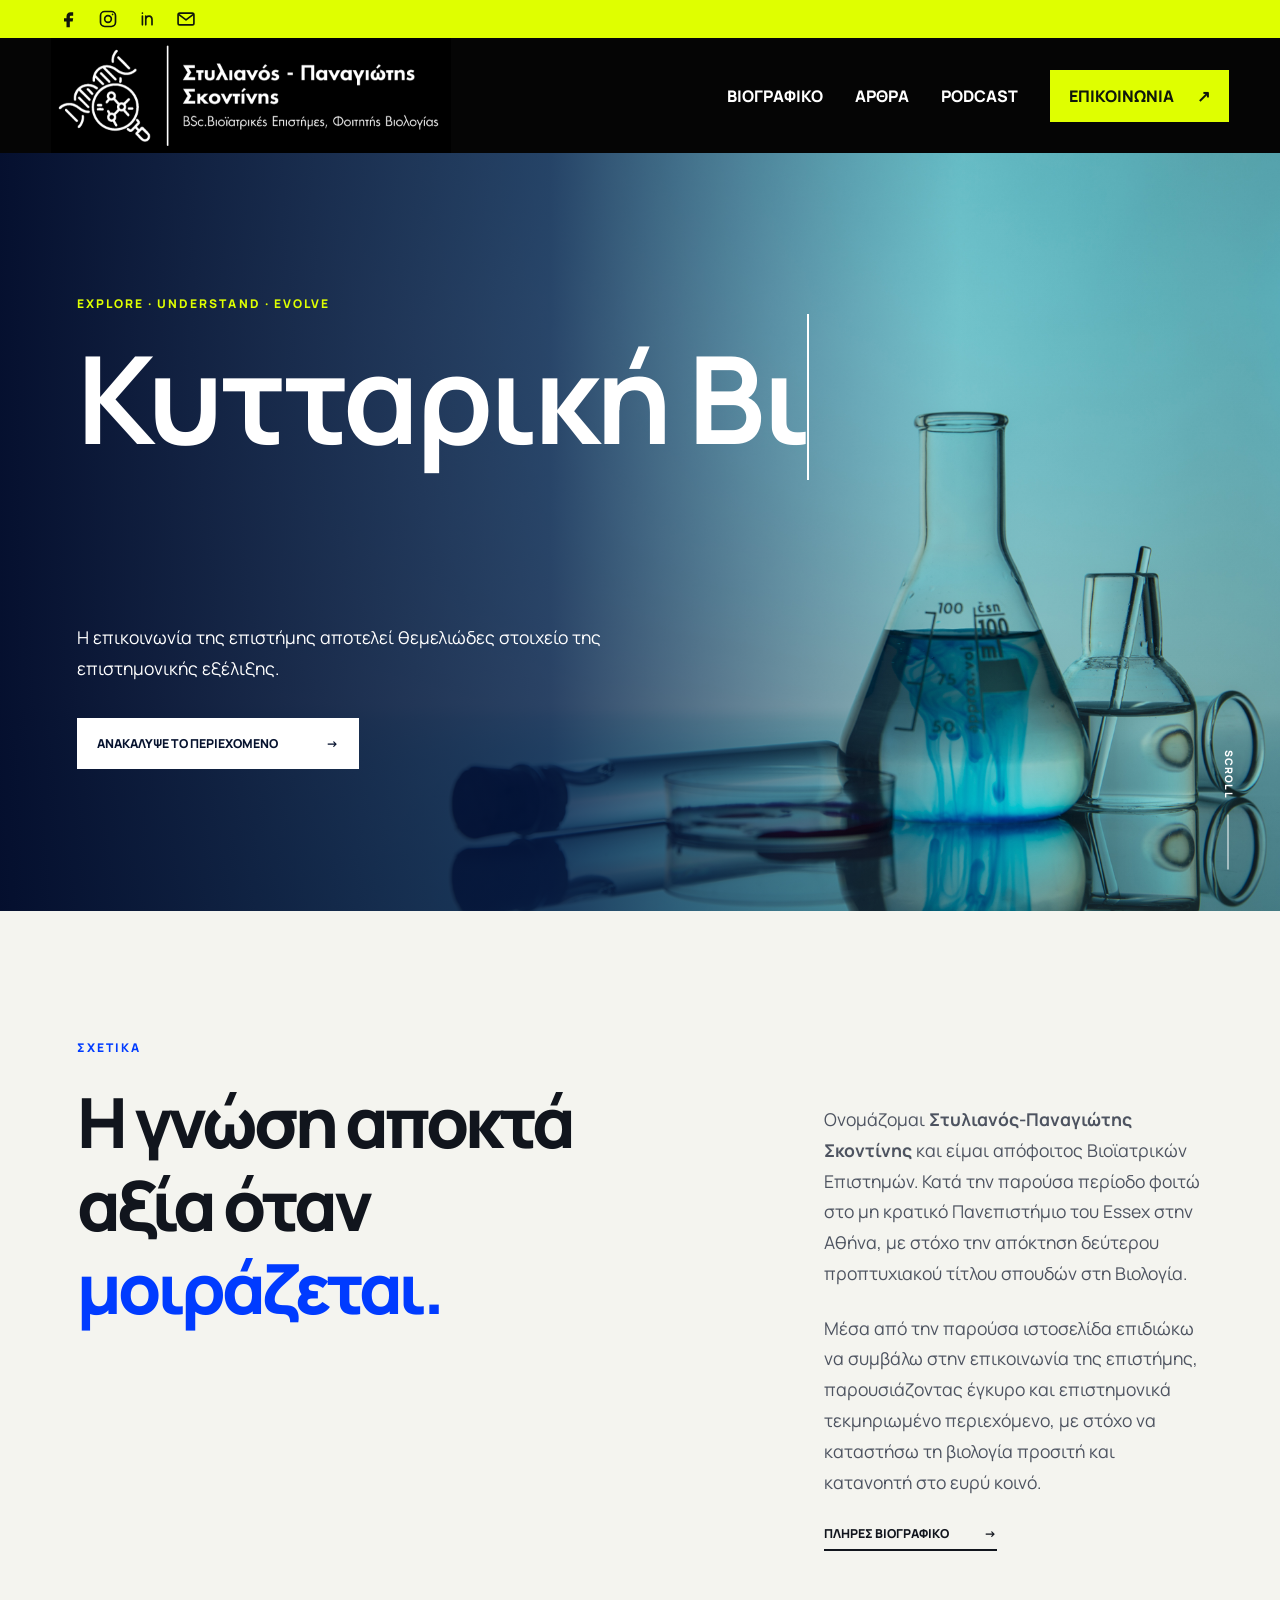
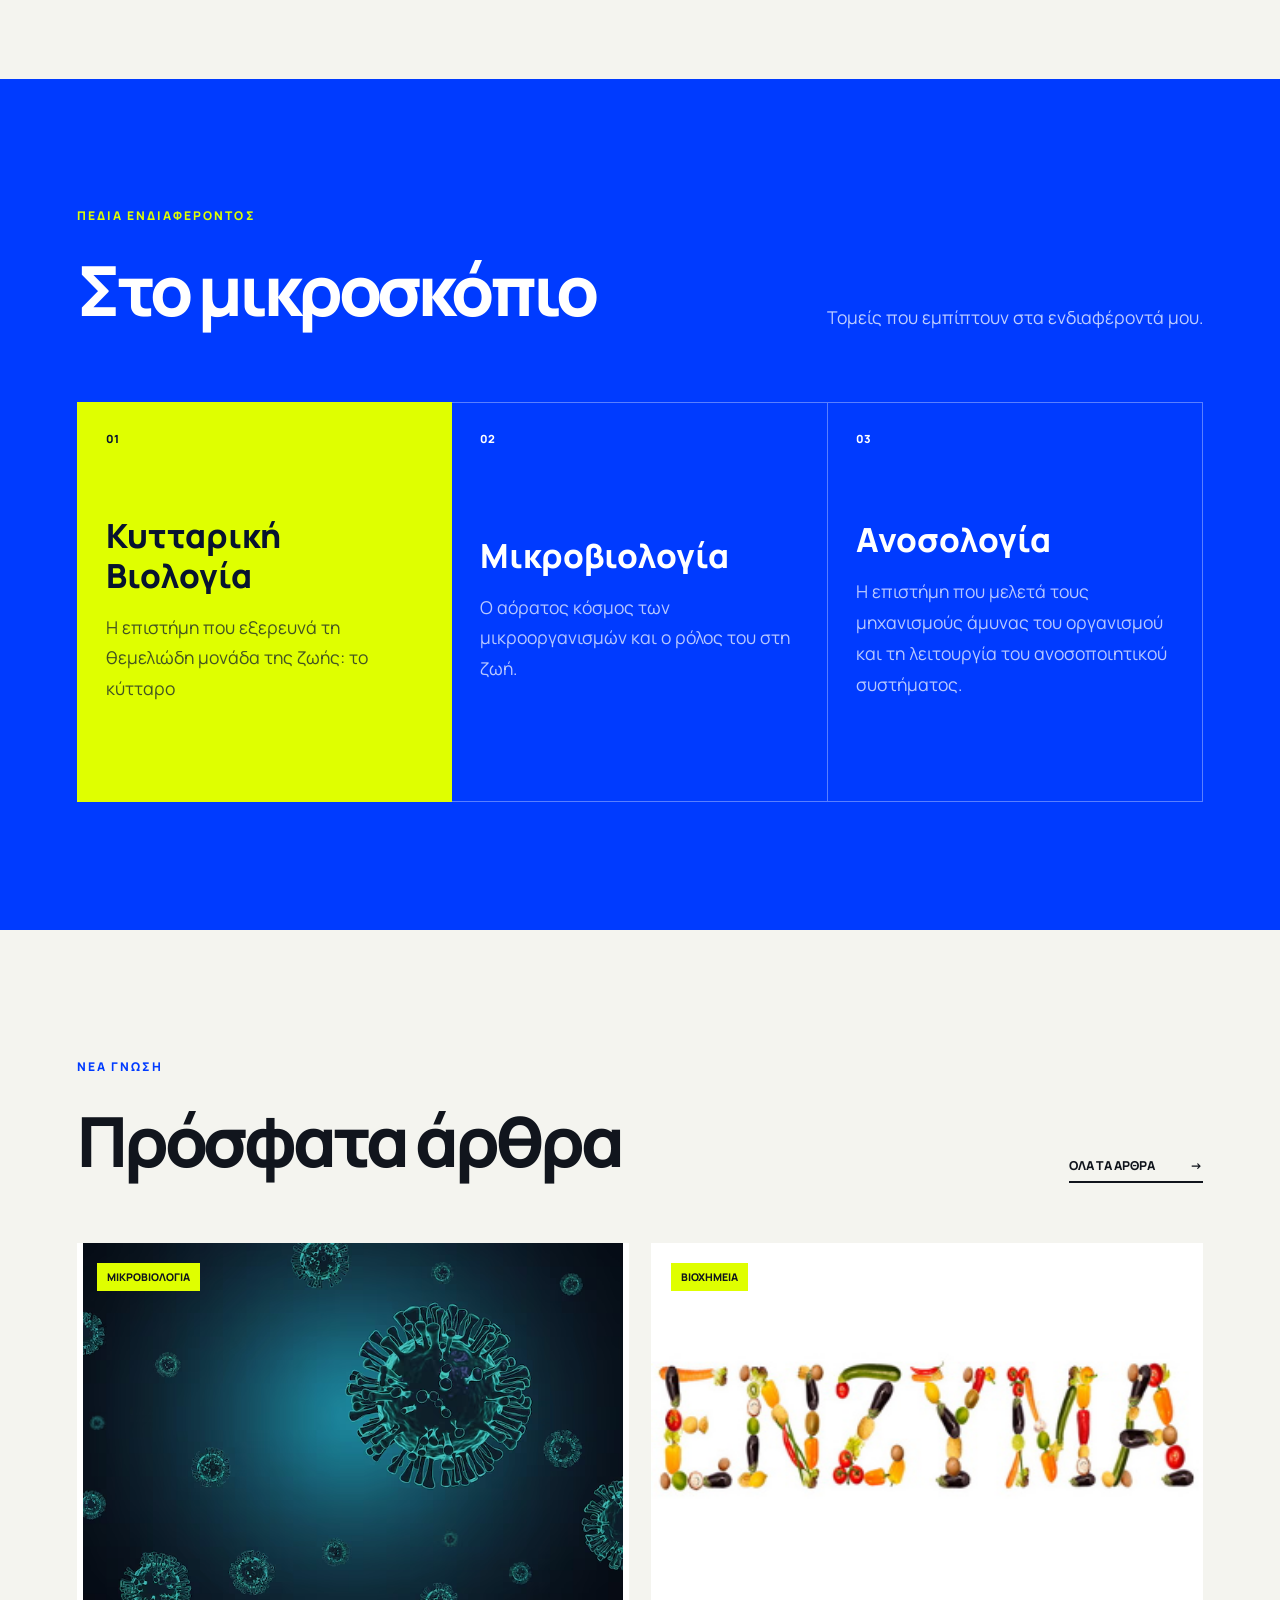
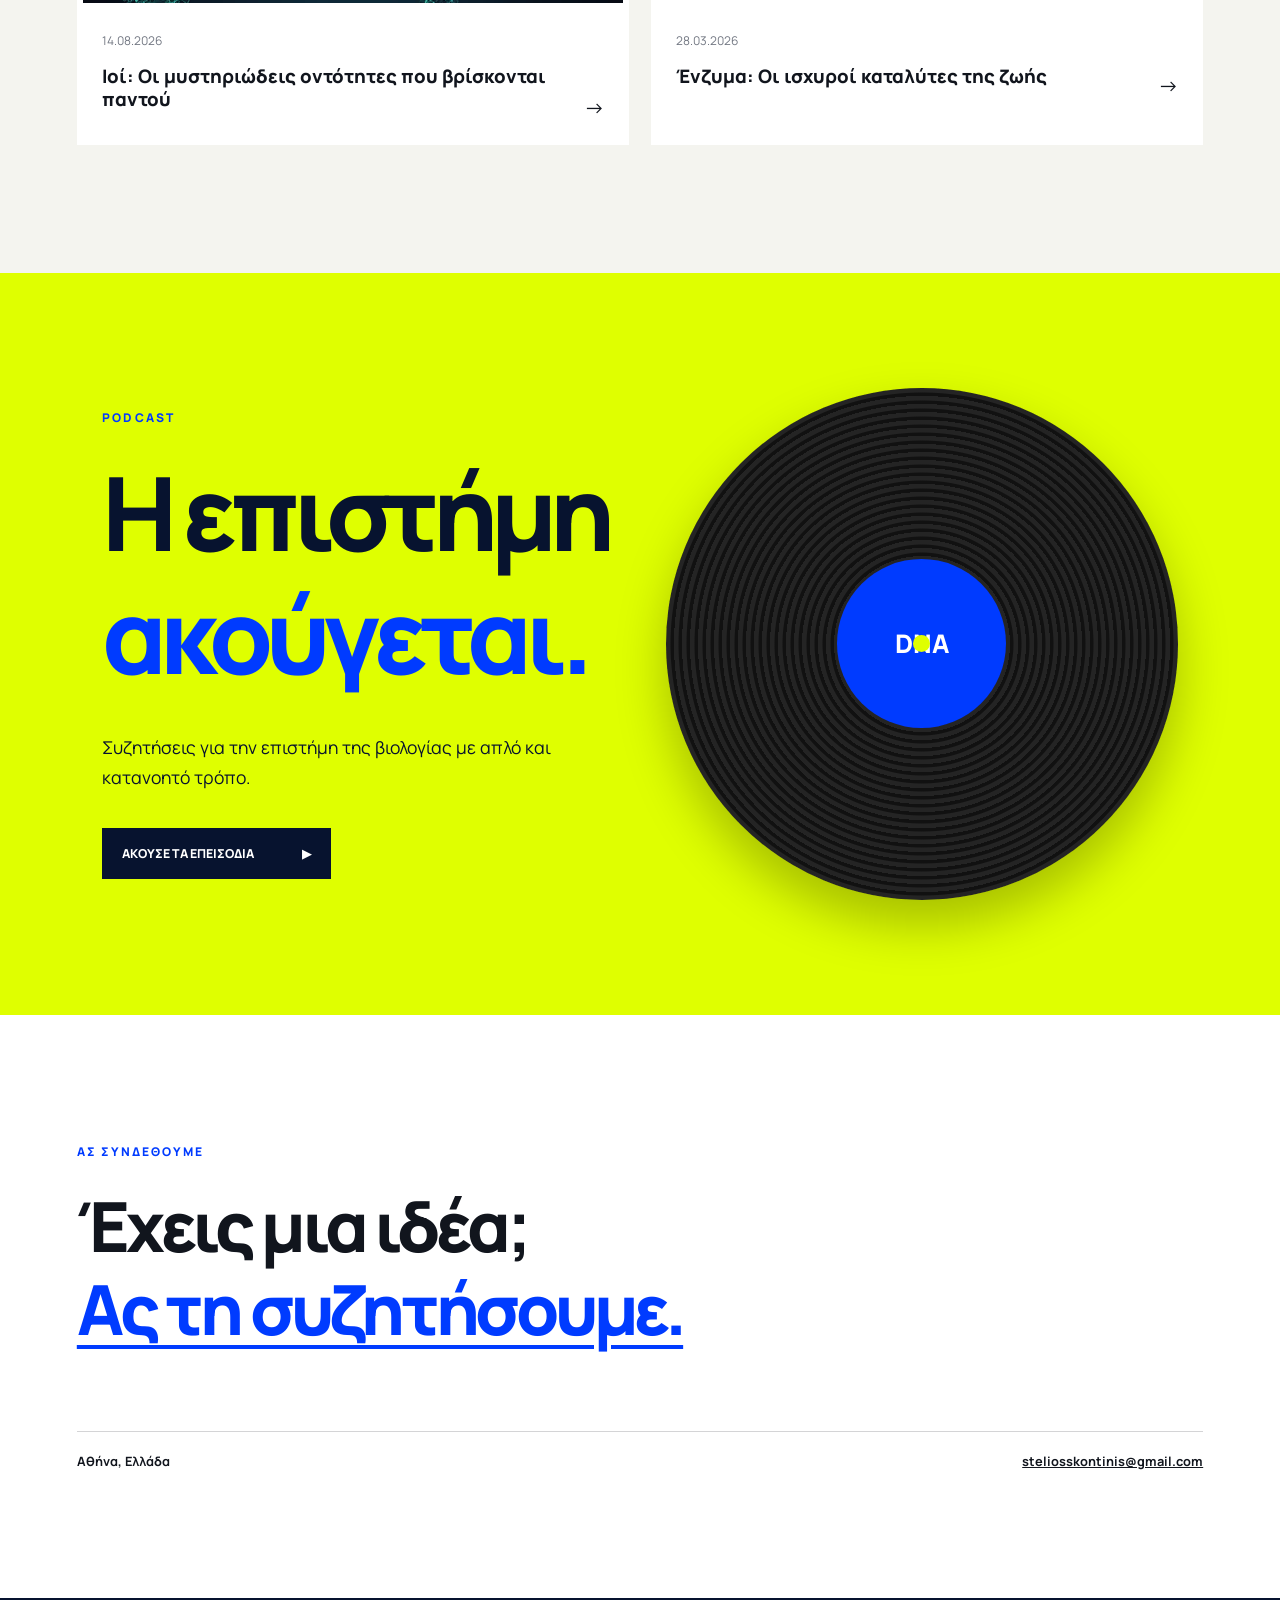
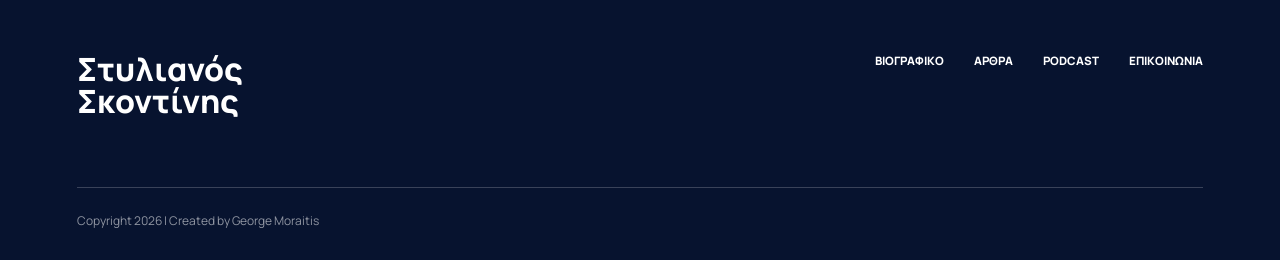
==== commit fc925dfa: "New article" ====
--- a/index.html
+++ b/index.html
@@ -114,9 +114,14 @@
             </div>
             <div class="article-grid">
                 <article class="article-card article-card-main">
+                    <a class="article-image article-image-photo" href="article-viruses.html"><img src="/img/covid19.avif" alt="Ένζυμα σχηματισμένα από τρόφιμα"><span>Μικροβιολογία</span></a>
+                    <div class="article-body"><time datetime="2026-08-14">14.08.2026</time><h3 class="type-heading">Ιοί: Οι μυστηριώδεις οντότητες που βρίσκονται παντού</h3><a href="article-viruses.html" aria-label="Διάβασε το άρθρο για τους ιούς">→</a></div>
+                </article>
+                     <article class="article-card article-card-main">
                     <a class="article-image article-image-photo" href="article-enzymes.html"><img src="site-theme/assets/enzymes-cover.png" alt="Ένζυμα σχηματισμένα από τρόφιμα"><span>Βιοχημεία</span></a>
                     <div class="article-body"><time datetime="2026-03-28">28.03.2026</time><h3 class="type-heading">Ένζυμα: Οι ισχυροί καταλύτες της ζωής</h3><a href="article-enzymes.html" aria-label="Διάβασε το άρθρο για τα ένζυμα">→</a></div>
                 </article>
+                
             </div>
         </section>
 
--- a/site-theme/theme.css
+++ b/site-theme/theme.css
@@ -532,10 +532,18 @@
 }
 
 .article-grid {
-    display: grid;
+    display: flex;
     grid-template-columns: minmax(0, 1fr);
     gap: 22px;
 }
+@media (max-width: 850px){
+    .article-grid {
+    display: grid;
+    grid-template-columns: minmax(0, 1fr);
+    gap: 22px;
+}
+}
+
 
 .article-grid .article-card {
     width: min(680px, 100%);
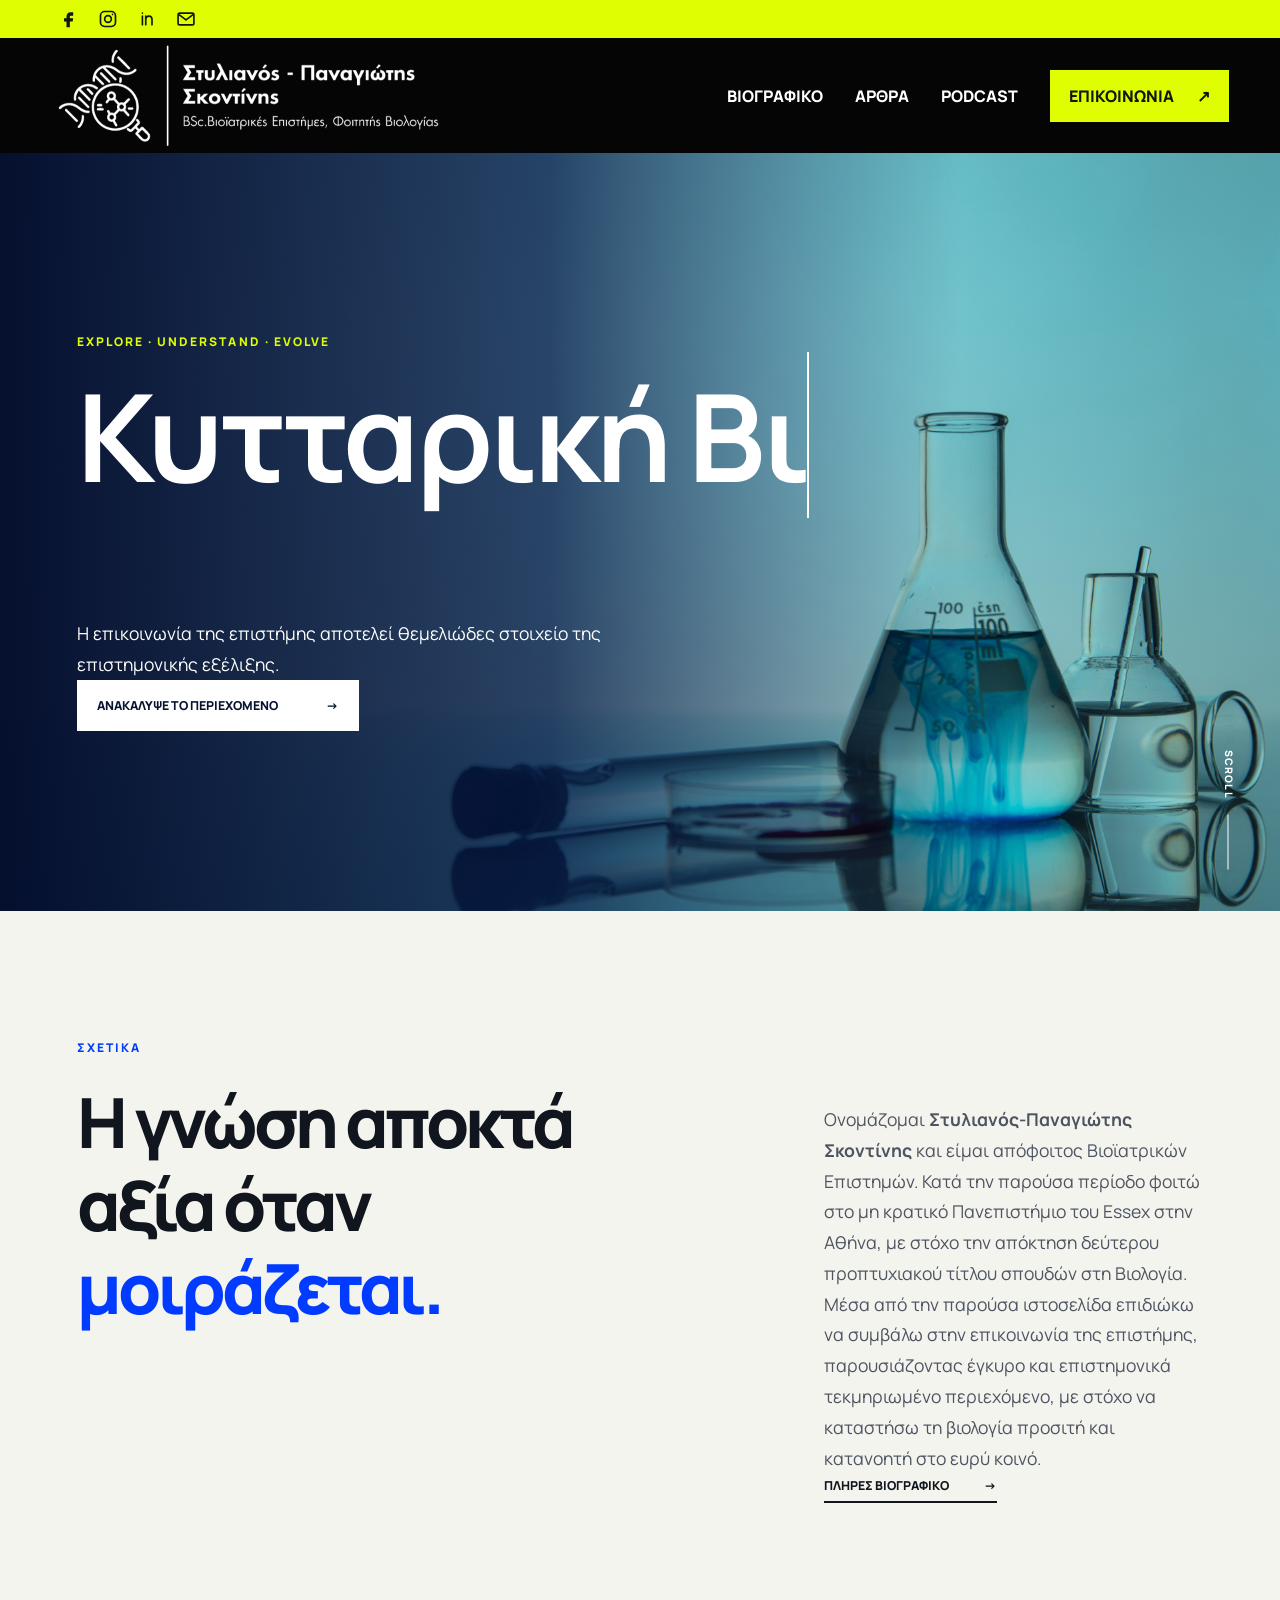
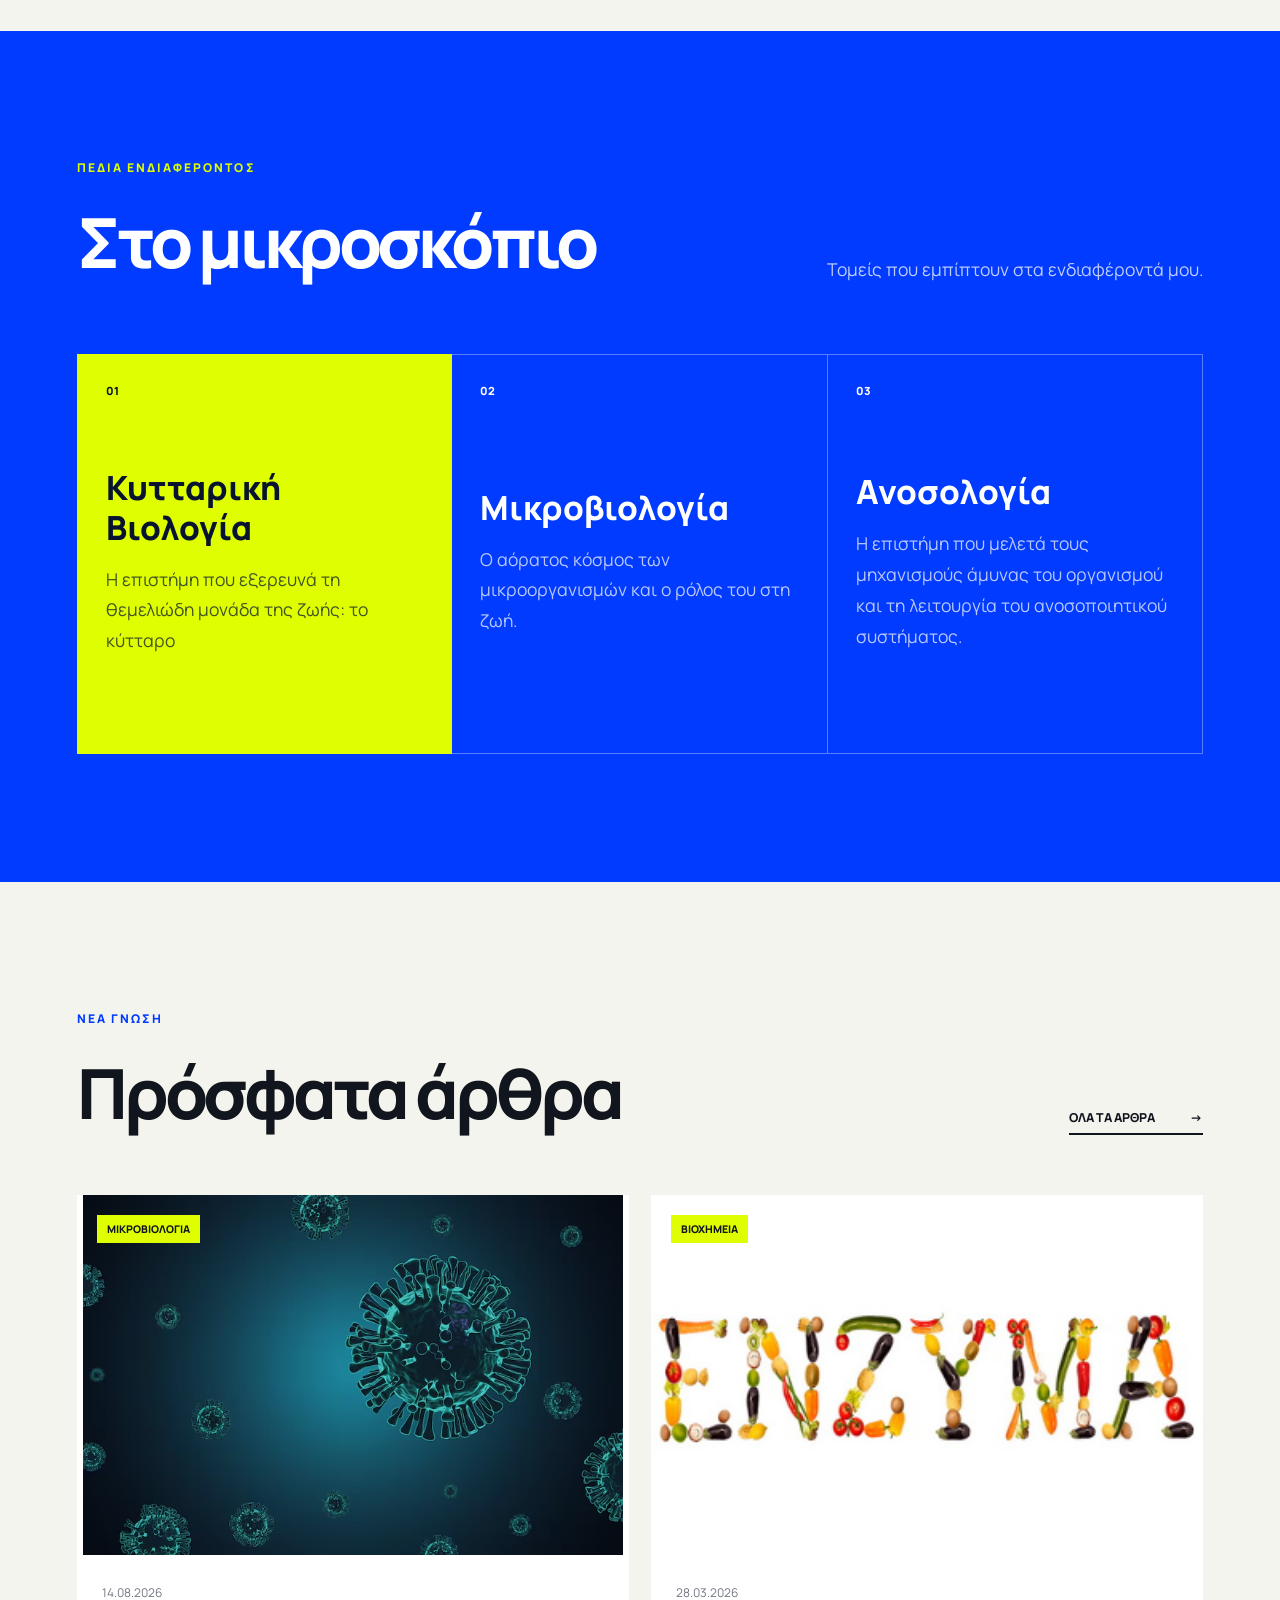
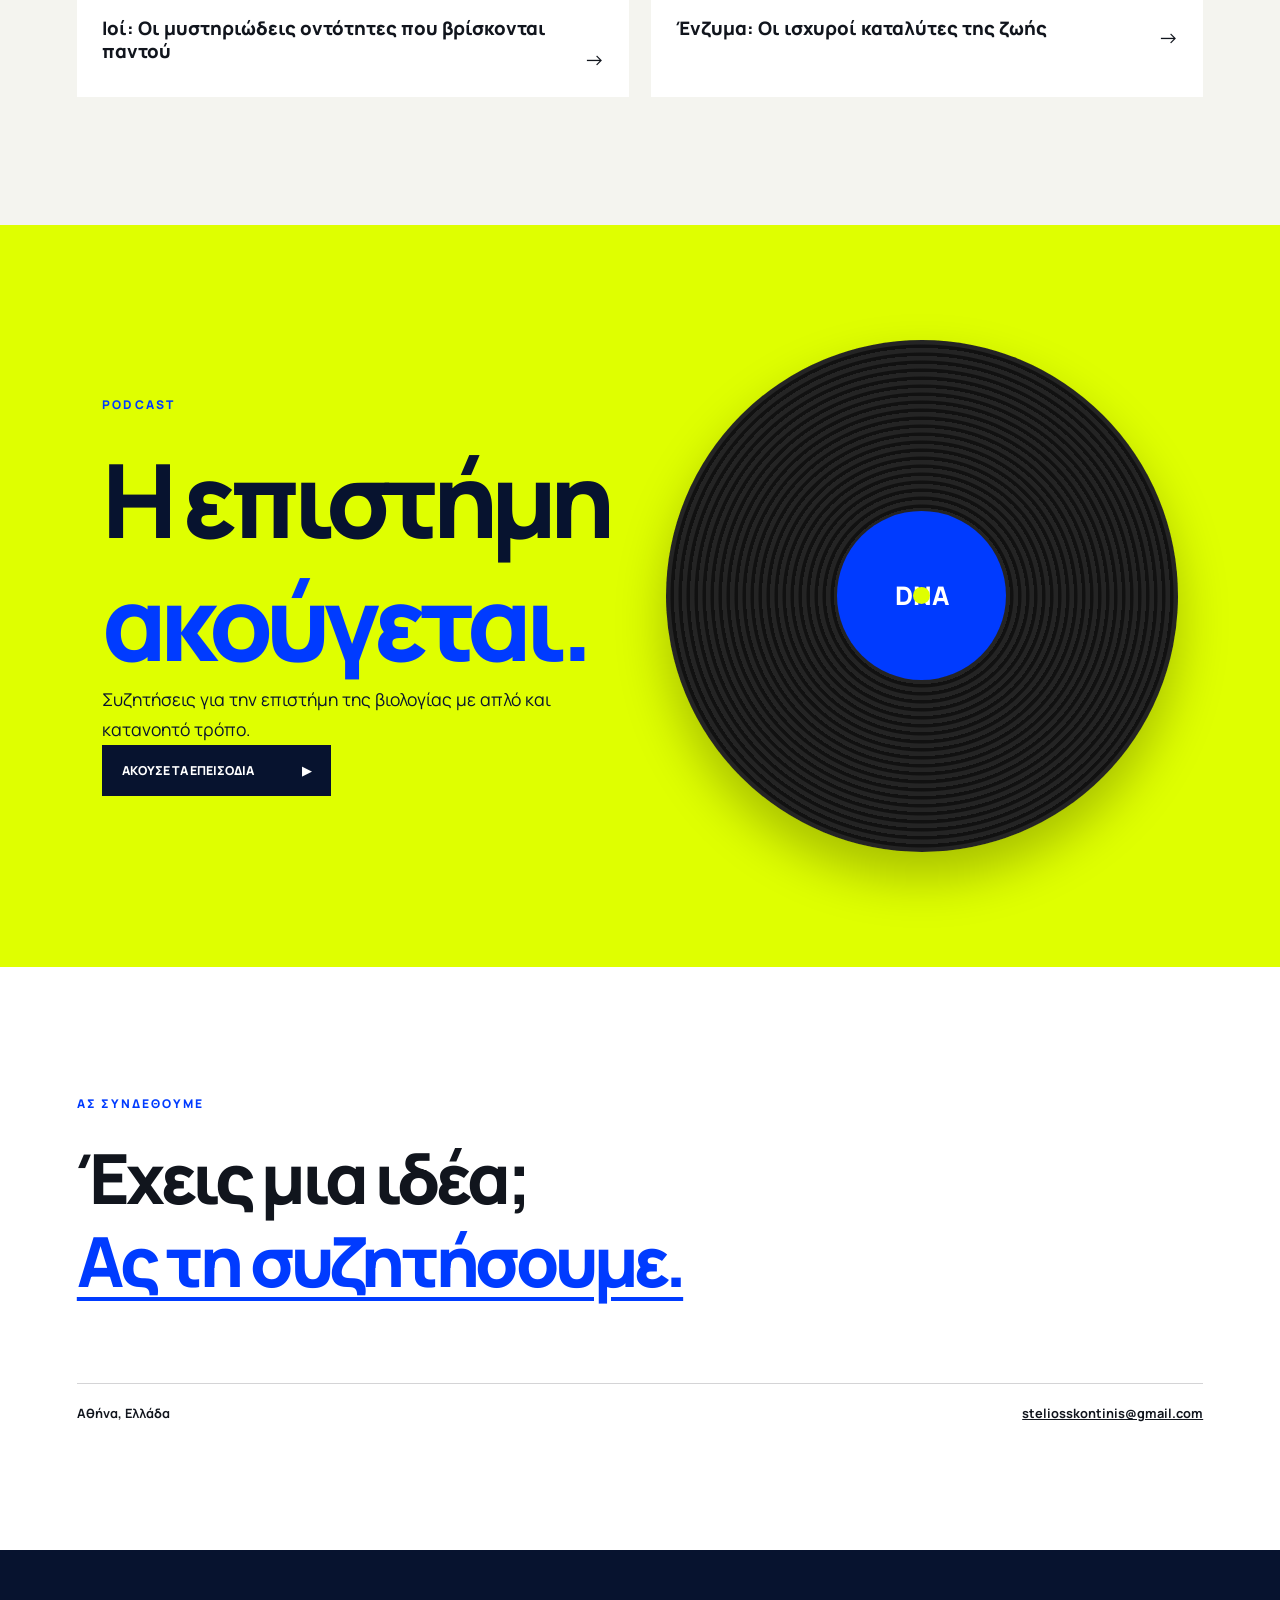
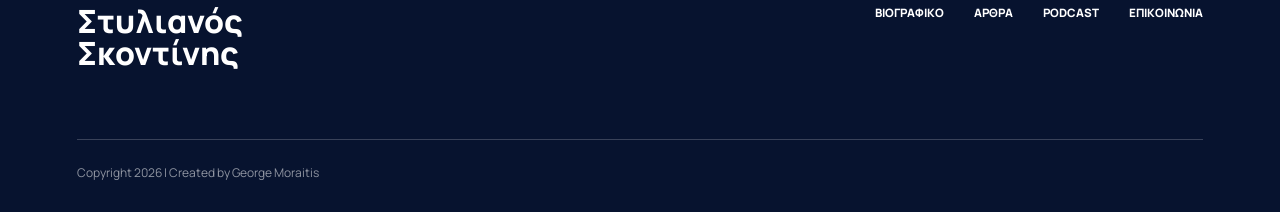
==== commit 650e706f: "Update Site Logo" ====
--- a/index.html
+++ b/index.html
@@ -31,7 +31,7 @@
 
     <header class="header">
         <a class="brand" href="#top" aria-label="Αρχική">
-            <img src="img/logo.jpeg" alt="Στυλιανός Σκοντίνης">
+            <img src="img/logo.png" alt="Στυλιανός Σκοντίνης">
         </a>
 
         <button class="nav-toggle" type="button" aria-expanded="false" aria-controls="main-navigation">
--- a/site-theme/theme.css
+++ b/site-theme/theme.css
@@ -544,6 +544,10 @@
 }
 }
 
+.p-sec{
+    text-indent: 30px;
+    margin: 0 !important;
+}
 
 .article-grid .article-card {
     width: min(680px, 100%);
@@ -955,6 +959,7 @@
 .type-body:not(.kicker) {
     font-size: var(--body-text);
     line-height: var(--body-leading);
+    margin:0 !important;
 }
 
 .type-heading {
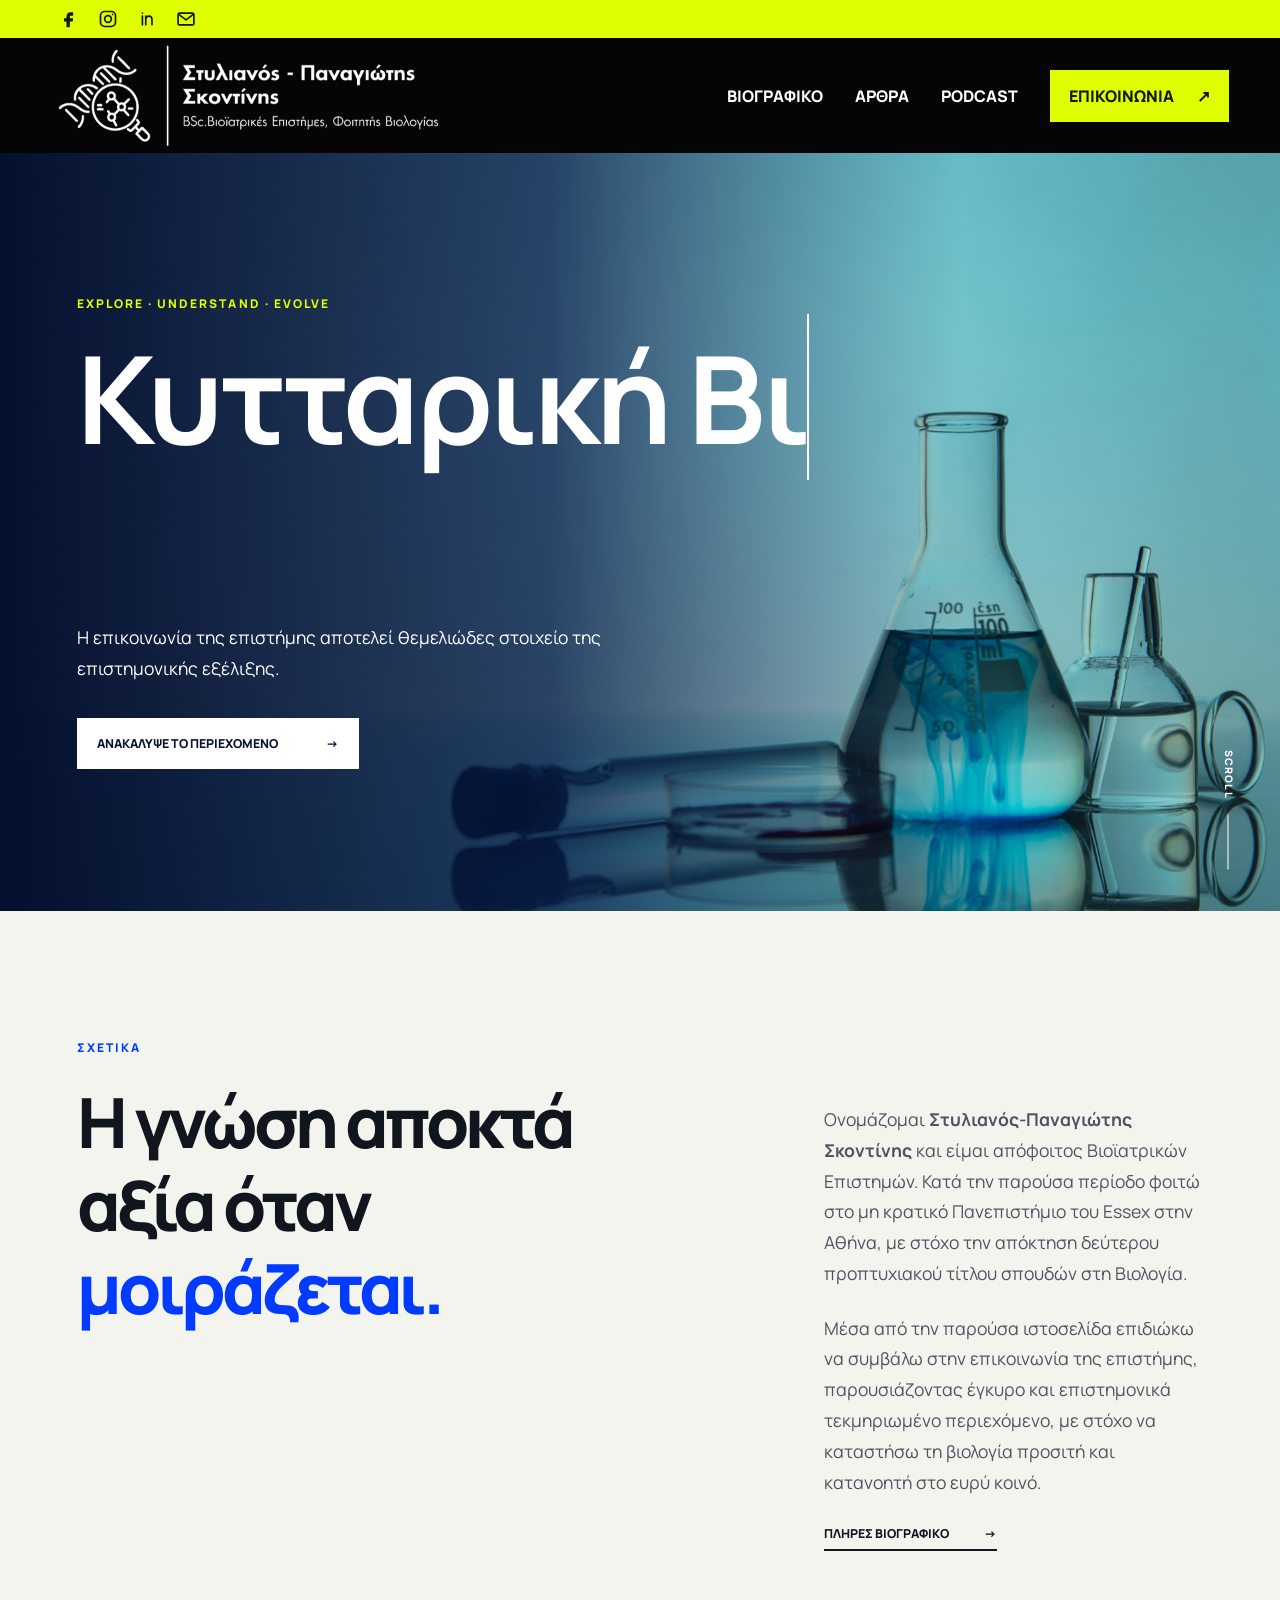
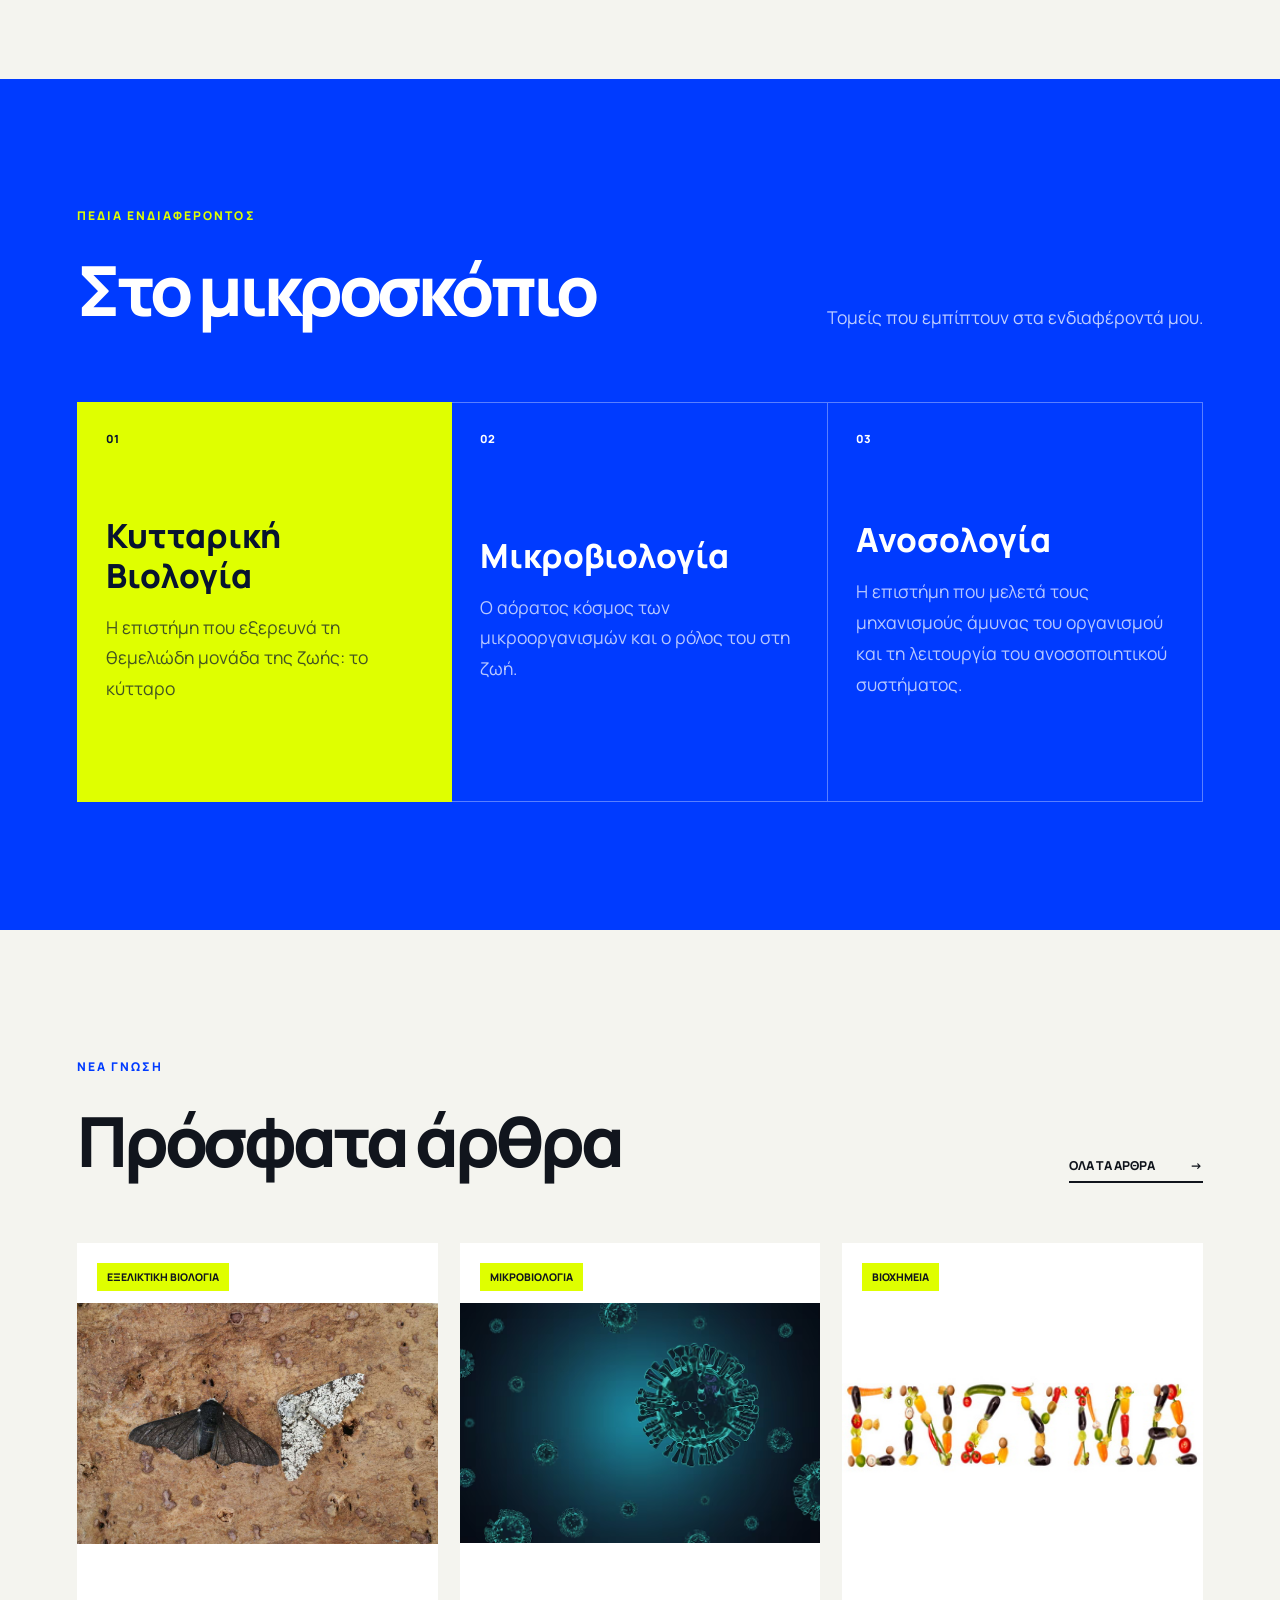
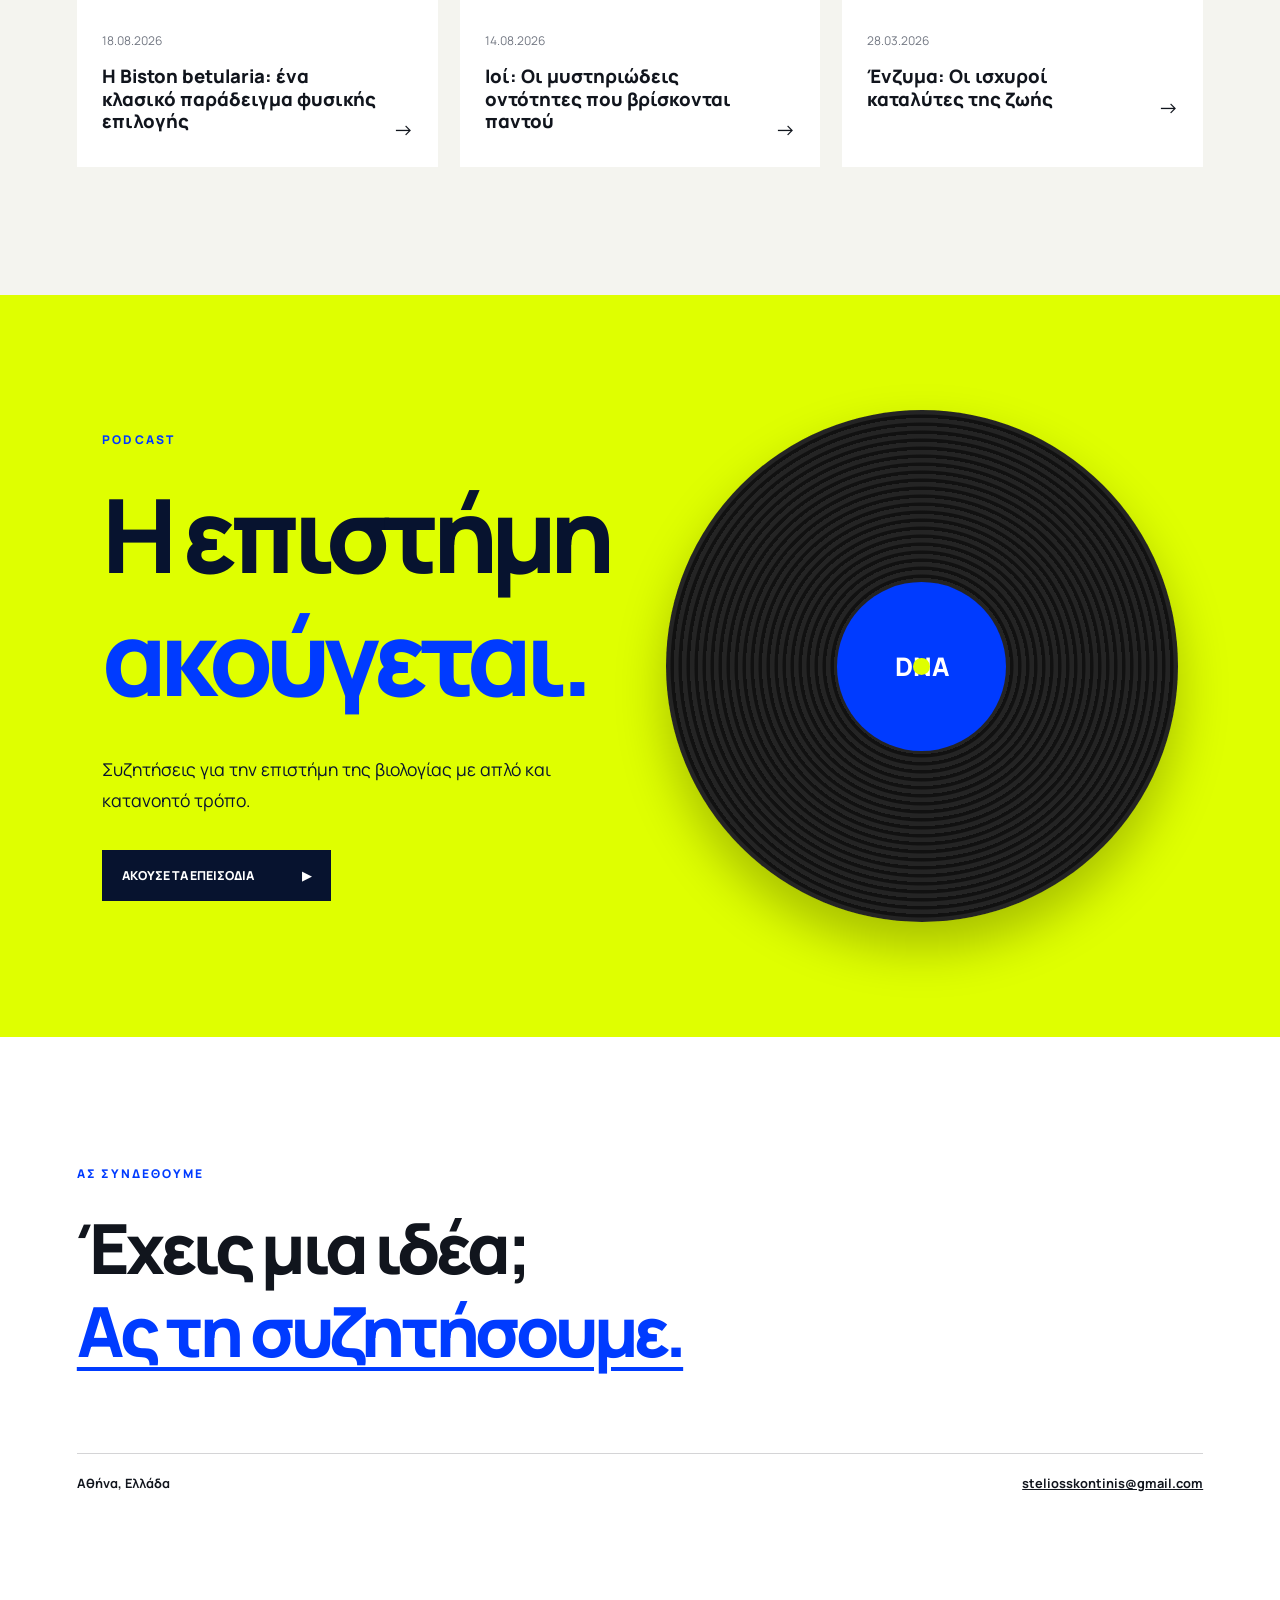
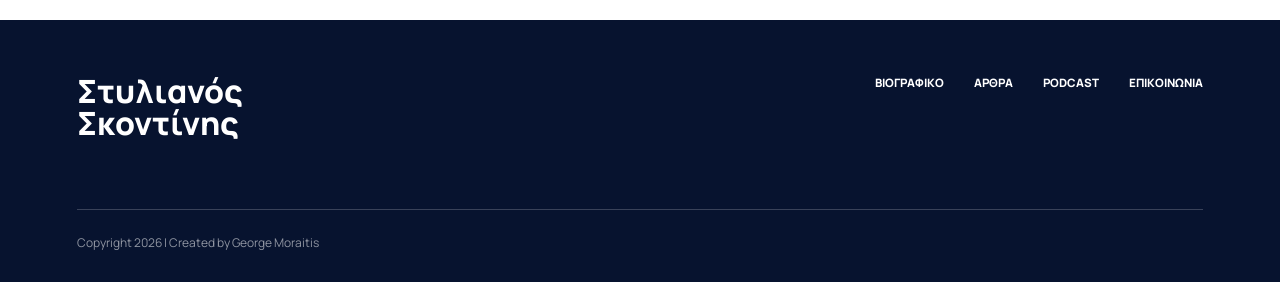
==== commit 9b2691c4: "Article: Biston Betularia" ====
--- a/index.html
+++ b/index.html
@@ -113,6 +113,12 @@
                 <a class="text-link" href="articles.html">Όλα τα άρθρα <span>→</span></a>
             </div>
             <div class="article-grid">
+                
+                     <article class="article-card article-card-main">
+                    <a class="article-image article-image-photo" href="article-biston-betularia.html"><img src="/img/biston.JPG" alt="Biston betularia"><span>Εξελικτική Βιολογία</span></a>
+                    <div class="article-body"><time datetime="2026-08-18">18.08.2026</time><h3 class="type-heading">Η Biston betularia: ένα κλασικό παράδειγμα φυσικής επιλογής</h3><a href="article-biston-betularia.html" aria-label="Διάβασε το άρθρο">→</a></div>
+                </article>
+                
                 <article class="article-card article-card-main">
                     <a class="article-image article-image-photo" href="article-viruses.html"><img src="/img/covid19.avif" alt="Ένζυμα σχηματισμένα από τρόφιμα"><span>Μικροβιολογία</span></a>
                     <div class="article-body"><time datetime="2026-08-14">14.08.2026</time><h3 class="type-heading">Ιοί: Οι μυστηριώδεις οντότητες που βρίσκονται παντού</h3><a href="article-viruses.html" aria-label="Διάβασε το άρθρο για τους ιούς">→</a></div>
--- a/site-theme/theme.css
+++ b/site-theme/theme.css
@@ -959,6 +959,9 @@
 .type-body:not(.kicker) {
     font-size: var(--body-text);
     line-height: var(--body-leading);
+}
+
+.no-space{
     margin:0 !important;
 }
 
